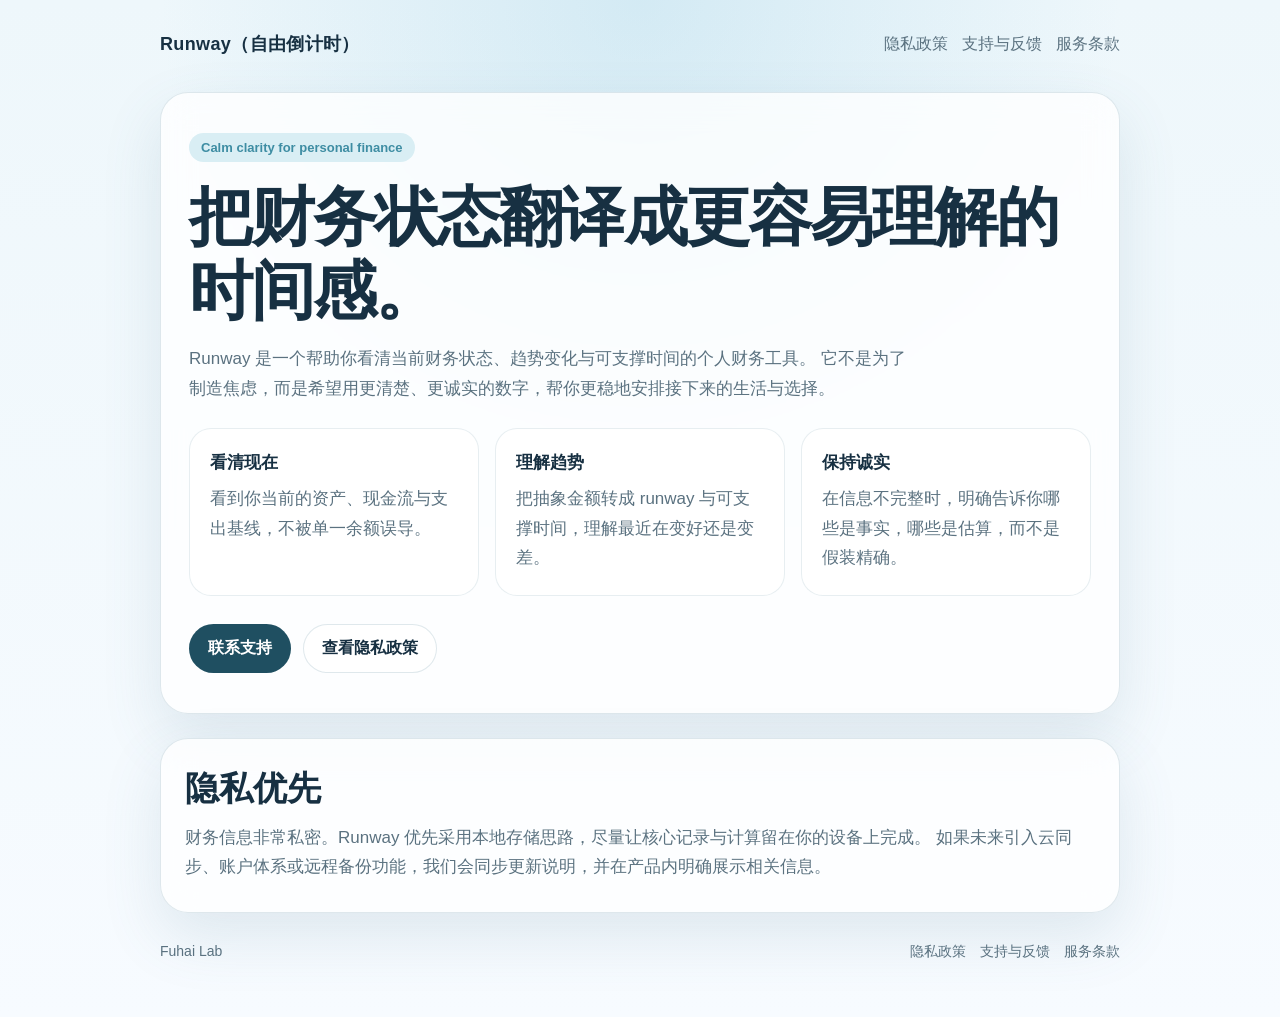
==== index.html @ 2dcd7703 "Add initial site pages" ====
<!DOCTYPE html>
<html lang="zh-CN">
<head>
  <meta charset="UTF-8">
  <meta name="viewport" content="width=device-width, initial-scale=1.0">
  <title>Runway（自由倒计时）</title>
  <meta
    name="description"
    content="Runway（自由倒计时）是一个帮助你看清财务状态、趋势变化与可支撑时间的个人财务工具。"
  >
  <style>
    :root {
      color-scheme: light;
      --bg-top: #eef7fb;
      --bg-bottom: #f7fbff;
      --surface: rgba(255, 255, 255, 0.78);
      --surface-strong: rgba(255, 255, 255, 0.9);
      --text: #173042;
      --muted: #5b7280;
      --accent: #3e8da3;
      --accent-soft: #d9eef4;
      --border: rgba(108, 150, 169, 0.22);
      --shadow: 0 24px 60px rgba(78, 120, 141, 0.14);
    }

    * {
      box-sizing: border-box;
    }

    body {
      margin: 0;
      font-family: -apple-system, BlinkMacSystemFont, "SF Pro Text", "PingFang SC", "Helvetica Neue", sans-serif;
      color: var(--text);
      background:
        radial-gradient(circle at top, rgba(132, 196, 223, 0.25), transparent 40%),
        linear-gradient(180deg, var(--bg-top), var(--bg-bottom));
      min-height: 100vh;
    }

    .wrap {
      width: min(960px, calc(100% - 32px));
      margin: 0 auto;
      padding: 32px 0 56px;
    }

    .nav {
      display: flex;
      justify-content: space-between;
      align-items: center;
      gap: 16px;
      margin-bottom: 36px;
    }

    .brand {
      font-size: 18px;
      font-weight: 700;
      letter-spacing: 0.02em;
    }

    .links {
      display: flex;
      flex-wrap: wrap;
      gap: 14px;
    }

    .links a,
    .footer a {
      color: var(--muted);
      text-decoration: none;
    }

    .hero,
    .section {
      background: var(--surface);
      border: 1px solid var(--border);
      border-radius: 28px;
      box-shadow: var(--shadow);
      backdrop-filter: blur(16px);
    }

    .hero {
      padding: 40px 28px;
      margin-bottom: 24px;
    }

    .eyebrow {
      display: inline-block;
      padding: 7px 12px;
      border-radius: 999px;
      background: var(--accent-soft);
      color: var(--accent);
      font-size: 13px;
      font-weight: 600;
      margin-bottom: 18px;
    }

    h1,
    h2 {
      margin: 0;
      line-height: 1.16;
    }

    h1 {
      font-size: clamp(34px, 6vw, 64px);
      letter-spacing: -0.03em;
      margin-bottom: 16px;
    }

    h2 {
      font-size: clamp(24px, 4vw, 34px);
      margin-bottom: 14px;
    }

    p {
      margin: 0;
      color: var(--muted);
      font-size: 17px;
      line-height: 1.75;
    }

    .hero p {
      max-width: 720px;
    }

    .grid {
      display: grid;
      grid-template-columns: repeat(auto-fit, minmax(220px, 1fr));
      gap: 16px;
      margin: 24px 0 28px;
    }

    .card {
      padding: 22px 20px;
      border-radius: 22px;
      background: var(--surface-strong);
      border: 1px solid rgba(108, 150, 169, 0.16);
    }

    .card strong {
      display: block;
      margin-bottom: 10px;
      font-size: 17px;
    }

    .cta {
      display: flex;
      flex-wrap: wrap;
      gap: 12px;
      margin-top: 28px;
    }

    .button {
      display: inline-flex;
      align-items: center;
      justify-content: center;
      padding: 13px 18px;
      border-radius: 999px;
      font-weight: 600;
      text-decoration: none;
      border: 1px solid transparent;
    }

    .button.primary {
      background: #1f4f61;
      color: #fff;
    }

    .button.secondary {
      background: rgba(255, 255, 255, 0.78);
      color: var(--text);
      border-color: var(--border);
    }

    .section {
      padding: 30px 24px;
      margin-bottom: 18px;
    }

    .footer {
      display: flex;
      flex-wrap: wrap;
      justify-content: space-between;
      gap: 12px;
      padding-top: 12px;
      font-size: 14px;
      color: var(--muted);
    }

    @media (max-width: 640px) {
      .wrap {
        width: min(100% - 24px, 960px);
        padding-top: 20px;
      }

      .nav {
        align-items: flex-start;
        flex-direction: column;
      }

      .hero,
      .section {
        border-radius: 24px;
      }
    }
  </style>
</head>
<body>
  <div class="wrap">
    <header class="nav">
      <div class="brand">Runway（自由倒计时）</div>
      <nav class="links" aria-label="主导航">
        <a href="/privacy/">隐私政策</a>
        <a href="/support/">支持与反馈</a>
        <a href="/terms/">服务条款</a>
      </nav>
    </header>

    <main>
      <section class="hero">
        <div class="eyebrow">Calm clarity for personal finance</div>
        <h1>把财务状态翻译成更容易理解的时间感。</h1>
        <p>
          Runway 是一个帮助你看清当前财务状态、趋势变化与可支撑时间的个人财务工具。
          它不是为了制造焦虑，而是希望用更清楚、更诚实的数字，帮你更稳地安排接下来的生活与选择。
        </p>

        <div class="grid">
          <article class="card">
            <strong>看清现在</strong>
            <p>看到你当前的资产、现金流与支出基线，不被单一余额误导。</p>
          </article>
          <article class="card">
            <strong>理解趋势</strong>
            <p>把抽象金额转成 runway 与可支撑时间，理解最近在变好还是变差。</p>
          </article>
          <article class="card">
            <strong>保持诚实</strong>
            <p>在信息不完整时，明确告诉你哪些是事实，哪些是估算，而不是假装精确。</p>
          </article>
        </div>

        <div class="cta">
          <a class="button primary" href="/support/">联系支持</a>
          <a class="button secondary" href="/privacy/">查看隐私政策</a>
        </div>
      </section>

      <section class="section">
        <h2>隐私优先</h2>
        <p>
          财务信息非常私密。Runway 优先采用本地存储思路，尽量让核心记录与计算留在你的设备上完成。
          如果未来引入云同步、账户体系或远程备份功能，我们会同步更新说明，并在产品内明确展示相关信息。
        </p>
      </section>
    </main>

    <footer class="footer">
      <span>Fuhai Lab</span>
      <div class="links">
        <a href="/privacy/">隐私政策</a>
        <a href="/support/">支持与反馈</a>
        <a href="/terms/">服务条款</a>
      </div>
    </footer>
  </div>
</body>
</html>
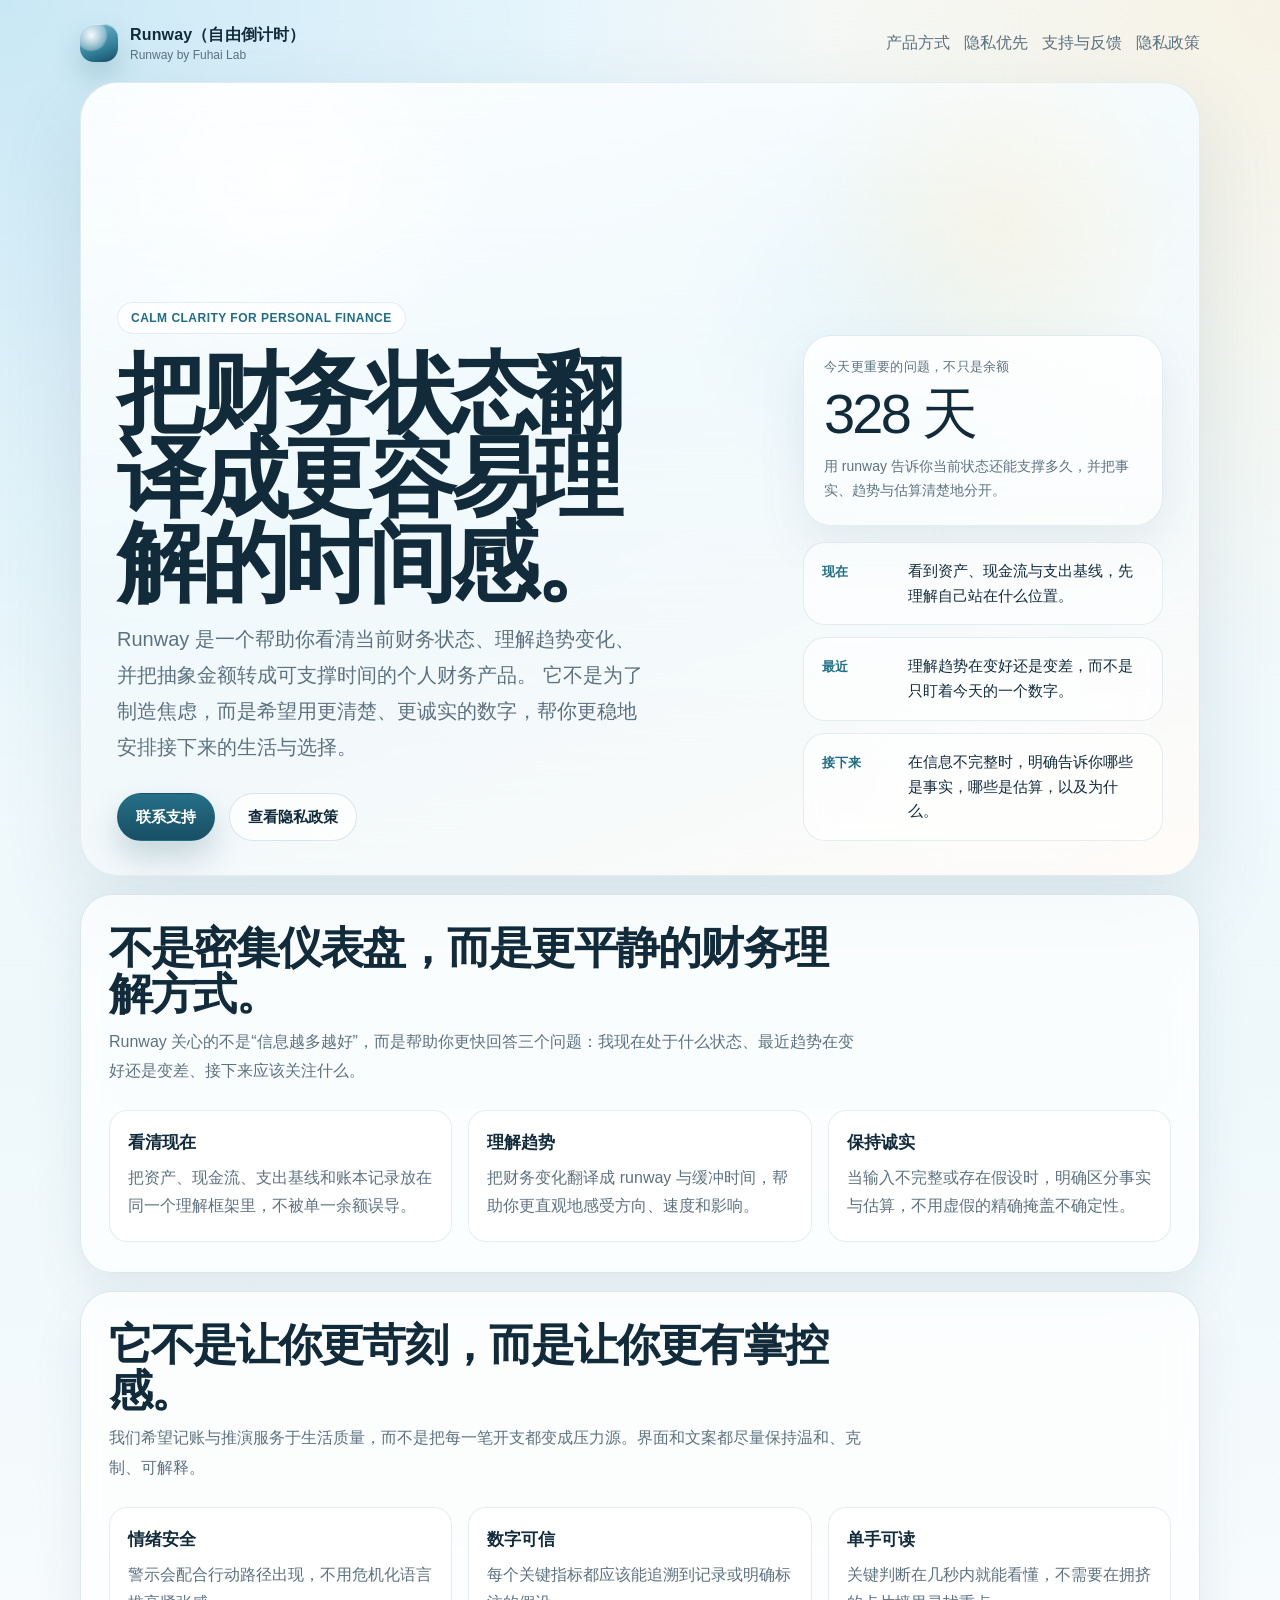
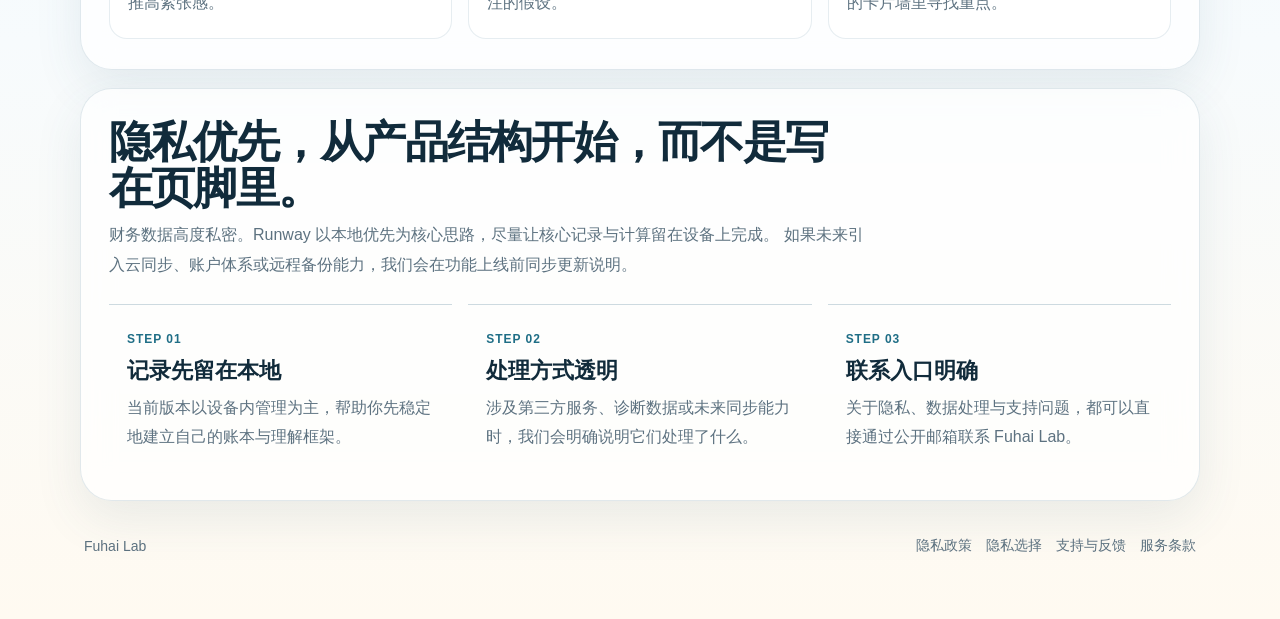
==== commit 2891d049: "Refine Runway marketing and legal pages" ====
--- a/index.html
+++ b/index.html
@@ -6,258 +6,150 @@
   <title>Runway（自由倒计时）</title>
   <meta
     name="description"
-    content="Runway（自由倒计时）是一个帮助你看清财务状态、趋势变化与可支撑时间的个人财务工具。"
+    content="Runway（自由倒计时）是一个把财务状态翻译成时间感的个人财务产品，帮助你看清现在、理解趋势，并更稳地安排接下来的生活。"
   >
-  <style>
-    :root {
-      color-scheme: light;
-      --bg-top: #eef7fb;
-      --bg-bottom: #f7fbff;
-      --surface: rgba(255, 255, 255, 0.78);
-      --surface-strong: rgba(255, 255, 255, 0.9);
-      --text: #173042;
-      --muted: #5b7280;
-      --accent: #3e8da3;
-      --accent-soft: #d9eef4;
-      --border: rgba(108, 150, 169, 0.22);
-      --shadow: 0 24px 60px rgba(78, 120, 141, 0.14);
-    }
-
-    * {
-      box-sizing: border-box;
-    }
-
-    body {
-      margin: 0;
-      font-family: -apple-system, BlinkMacSystemFont, "SF Pro Text", "PingFang SC", "Helvetica Neue", sans-serif;
-      color: var(--text);
-      background:
-        radial-gradient(circle at top, rgba(132, 196, 223, 0.25), transparent 40%),
-        linear-gradient(180deg, var(--bg-top), var(--bg-bottom));
-      min-height: 100vh;
-    }
-
-    .wrap {
-      width: min(960px, calc(100% - 32px));
-      margin: 0 auto;
-      padding: 32px 0 56px;
-    }
-
-    .nav {
-      display: flex;
-      justify-content: space-between;
-      align-items: center;
-      gap: 16px;
-      margin-bottom: 36px;
-    }
-
-    .brand {
-      font-size: 18px;
-      font-weight: 700;
-      letter-spacing: 0.02em;
-    }
-
-    .links {
-      display: flex;
-      flex-wrap: wrap;
-      gap: 14px;
-    }
-
-    .links a,
-    .footer a {
-      color: var(--muted);
-      text-decoration: none;
-    }
-
-    .hero,
-    .section {
-      background: var(--surface);
-      border: 1px solid var(--border);
-      border-radius: 28px;
-      box-shadow: var(--shadow);
-      backdrop-filter: blur(16px);
-    }
-
-    .hero {
-      padding: 40px 28px;
-      margin-bottom: 24px;
-    }
-
-    .eyebrow {
-      display: inline-block;
-      padding: 7px 12px;
-      border-radius: 999px;
-      background: var(--accent-soft);
-      color: var(--accent);
-      font-size: 13px;
-      font-weight: 600;
-      margin-bottom: 18px;
-    }
-
-    h1,
-    h2 {
-      margin: 0;
-      line-height: 1.16;
-    }
-
-    h1 {
-      font-size: clamp(34px, 6vw, 64px);
-      letter-spacing: -0.03em;
-      margin-bottom: 16px;
-    }
-
-    h2 {
-      font-size: clamp(24px, 4vw, 34px);
-      margin-bottom: 14px;
-    }
-
-    p {
-      margin: 0;
-      color: var(--muted);
-      font-size: 17px;
-      line-height: 1.75;
-    }
-
-    .hero p {
-      max-width: 720px;
-    }
-
-    .grid {
-      display: grid;
-      grid-template-columns: repeat(auto-fit, minmax(220px, 1fr));
-      gap: 16px;
-      margin: 24px 0 28px;
-    }
-
-    .card {
-      padding: 22px 20px;
-      border-radius: 22px;
-      background: var(--surface-strong);
-      border: 1px solid rgba(108, 150, 169, 0.16);
-    }
-
-    .card strong {
-      display: block;
-      margin-bottom: 10px;
-      font-size: 17px;
-    }
-
-    .cta {
-      display: flex;
-      flex-wrap: wrap;
-      gap: 12px;
-      margin-top: 28px;
-    }
-
-    .button {
-      display: inline-flex;
-      align-items: center;
-      justify-content: center;
-      padding: 13px 18px;
-      border-radius: 999px;
-      font-weight: 600;
-      text-decoration: none;
-      border: 1px solid transparent;
-    }
-
-    .button.primary {
-      background: #1f4f61;
-      color: #fff;
-    }
-
-    .button.secondary {
-      background: rgba(255, 255, 255, 0.78);
-      color: var(--text);
-      border-color: var(--border);
-    }
-
-    .section {
-      padding: 30px 24px;
-      margin-bottom: 18px;
-    }
-
-    .footer {
-      display: flex;
-      flex-wrap: wrap;
-      justify-content: space-between;
-      gap: 12px;
-      padding-top: 12px;
-      font-size: 14px;
-      color: var(--muted);
-    }
-
-    @media (max-width: 640px) {
-      .wrap {
-        width: min(100% - 24px, 960px);
-        padding-top: 20px;
-      }
-
-      .nav {
-        align-items: flex-start;
-        flex-direction: column;
-      }
-
-      .hero,
-      .section {
-        border-radius: 24px;
-      }
-    }
-  </style>
+  <link rel="stylesheet" href="/styles.css">
 </head>
 <body>
-  <div class="wrap">
-    <header class="nav">
-      <div class="brand">Runway（自由倒计时）</div>
-      <nav class="links" aria-label="主导航">
+  <div class="page-shell">
+    <header class="site-nav">
+      <a class="brand-block" href="/">
+        <span class="brand-mark" aria-hidden="true"></span>
+        <span class="brand-copy">
+          <span class="brand-title">Runway（自由倒计时）</span>
+          <span class="brand-subtitle">Runway by Fuhai Lab</span>
+        </span>
+      </a>
+      <nav class="nav-links" aria-label="主导航">
+        <a href="#product">产品方式</a>
+        <a href="#privacy">隐私优先</a>
+        <a href="/support/">支持与反馈</a>
         <a href="/privacy/">隐私政策</a>
-        <a href="/support/">支持与反馈</a>
-        <a href="/terms/">服务条款</a>
       </nav>
     </header>
 
     <main>
       <section class="hero">
-        <div class="eyebrow">Calm clarity for personal finance</div>
-        <h1>把财务状态翻译成更容易理解的时间感。</h1>
-        <p>
-          Runway 是一个帮助你看清当前财务状态、趋势变化与可支撑时间的个人财务工具。
-          它不是为了制造焦虑，而是希望用更清楚、更诚实的数字，帮你更稳地安排接下来的生活与选择。
-        </p>
+        <div class="hero-grid">
+          <div class="hero-copy">
+            <div class="eyebrow">Calm clarity for personal finance</div>
+            <h1>把财务状态翻译成更容易理解的时间感。</h1>
+            <p>
+              Runway 是一个帮助你看清当前财务状态、理解趋势变化、并把抽象金额转成可支撑时间的个人财务产品。
+              它不是为了制造焦虑，而是希望用更清楚、更诚实的数字，帮你更稳地安排接下来的生活与选择。
+            </p>
+            <div class="hero-actions">
+              <a class="button primary" href="/support/">联系支持</a>
+              <a class="button secondary" href="/privacy/">查看隐私政策</a>
+            </div>
+          </div>
 
-        <div class="grid">
-          <article class="card">
+          <div class="hero-side" aria-label="产品预览">
+            <div class="glass-panel">
+              <p class="panel-label">今天更重要的问题，不只是余额</p>
+              <p class="panel-value">328 天</p>
+              <p class="panel-hint">
+                用 runway 告诉你当前状态还能支撑多久，并把事实、趋势与估算清楚地分开。
+              </p>
+            </div>
+
+            <div class="timeline">
+              <div class="timeline-item">
+                <div class="timeline-time">现在</div>
+                <p class="timeline-text">看到资产、现金流与支出基线，先理解自己站在什么位置。</p>
+              </div>
+              <div class="timeline-item">
+                <div class="timeline-time">最近</div>
+                <p class="timeline-text">理解趋势在变好还是变差，而不是只盯着今天的一个数字。</p>
+              </div>
+              <div class="timeline-item">
+                <div class="timeline-time">接下来</div>
+                <p class="timeline-text">在信息不完整时，明确告诉你哪些是事实，哪些是估算，以及为什么。</p>
+              </div>
+            </div>
+          </div>
+        </div>
+      </section>
+
+      <section class="section" id="product">
+        <div class="section-heading">
+          <h2>不是密集仪表盘，而是更平静的财务理解方式。</h2>
+          <p>
+            Runway 关心的不是“信息越多越好”，而是帮助你更快回答三个问题：我现在处于什么状态、最近趋势在变好还是变差、接下来应该关注什么。
+          </p>
+        </div>
+        <div class="feature-grid">
+          <article class="feature">
             <strong>看清现在</strong>
-            <p>看到你当前的资产、现金流与支出基线，不被单一余额误导。</p>
+            <p>把资产、现金流、支出基线和账本记录放在同一个理解框架里，不被单一余额误导。</p>
           </article>
-          <article class="card">
+          <article class="feature">
             <strong>理解趋势</strong>
-            <p>把抽象金额转成 runway 与可支撑时间，理解最近在变好还是变差。</p>
+            <p>把财务变化翻译成 runway 与缓冲时间，帮助你更直观地感受方向、速度和影响。</p>
           </article>
-          <article class="card">
+          <article class="feature">
             <strong>保持诚实</strong>
-            <p>在信息不完整时，明确告诉你哪些是事实，哪些是估算，而不是假装精确。</p>
+            <p>当输入不完整或存在假设时，明确区分事实与估算，不用虚假的精确掩盖不确定性。</p>
           </article>
-        </div>
-
-        <div class="cta">
-          <a class="button primary" href="/support/">联系支持</a>
-          <a class="button secondary" href="/privacy/">查看隐私政策</a>
         </div>
       </section>
 
       <section class="section">
-        <h2>隐私优先</h2>
-        <p>
-          财务信息非常私密。Runway 优先采用本地存储思路，尽量让核心记录与计算留在你的设备上完成。
-          如果未来引入云同步、账户体系或远程备份功能，我们会同步更新说明，并在产品内明确展示相关信息。
-        </p>
+        <div class="section-heading">
+          <h2>它不是让你更苛刻，而是让你更有掌控感。</h2>
+          <p>
+            我们希望记账与推演服务于生活质量，而不是把每一笔开支都变成压力源。界面和文案都尽量保持温和、克制、可解释。
+          </p>
+        </div>
+        <div class="signal-grid">
+          <article class="signal">
+            <strong>情绪安全</strong>
+            <p>警示会配合行动路径出现，不用危机化语言推高紧张感。</p>
+          </article>
+          <article class="signal">
+            <strong>数字可信</strong>
+            <p>每个关键指标都应该能追溯到记录或明确标注的假设。</p>
+          </article>
+          <article class="signal">
+            <strong>单手可读</strong>
+            <p>关键判断在几秒内就能看懂，不需要在拥挤的卡片墙里寻找重点。</p>
+          </article>
+        </div>
+      </section>
+
+      <section class="section" id="privacy">
+        <div class="section-heading">
+          <h2>隐私优先，从产品结构开始，而不是写在页脚里。</h2>
+          <p>
+            财务数据高度私密。Runway 以本地优先为核心思路，尽量让核心记录与计算留在设备上完成。
+            如果未来引入云同步、账户体系或远程备份能力，我们会在功能上线前同步更新说明。
+          </p>
+        </div>
+        <div class="process">
+          <div class="process-step">
+            <span>STEP 01</span>
+            <h3>记录先留在本地</h3>
+            <p>当前版本以设备内管理为主，帮助你先稳定地建立自己的账本与理解框架。</p>
+          </div>
+          <div class="process-step">
+            <span>STEP 02</span>
+            <h3>处理方式透明</h3>
+            <p>涉及第三方服务、诊断数据或未来同步能力时，我们会明确说明它们处理了什么。</p>
+          </div>
+          <div class="process-step">
+            <span>STEP 03</span>
+            <h3>联系入口明确</h3>
+            <p>关于隐私、数据处理与支持问题，都可以直接通过公开邮箱联系 Fuhai Lab。</p>
+          </div>
+        </div>
       </section>
     </main>
 
     <footer class="footer">
       <span>Fuhai Lab</span>
-      <div class="links">
+      <div class="inline-links">
         <a href="/privacy/">隐私政策</a>
+        <a href="/privacy-choices/">隐私选择</a>
         <a href="/support/">支持与反馈</a>
         <a href="/terms/">服务条款</a>
       </div>
--- a/styles.css
+++ b/styles.css
@@ -0,0 +1,563 @@
+:root {
+  color-scheme: light;
+  --bg-1: #f4fbff;
+  --bg-2: #eef8fb;
+  --bg-3: #fffaf1;
+  --surface: rgba(255, 255, 255, 0.72);
+  --surface-strong: rgba(255, 255, 255, 0.9);
+  --surface-soft: rgba(255, 255, 255, 0.52);
+  --text: #112b3b;
+  --muted: #5d7280;
+  --line: rgba(92, 136, 156, 0.18);
+  --line-strong: rgba(92, 136, 156, 0.3);
+  --accent: #1f6e86;
+  --accent-soft: #dbf0f6;
+  --accent-warm: #f2d8a4;
+  --shadow: 0 30px 80px rgba(62, 100, 122, 0.14);
+  --shadow-soft: 0 18px 48px rgba(62, 100, 122, 0.1);
+  --radius-xl: 32px;
+  --radius-lg: 24px;
+  --radius-md: 18px;
+  --content: min(1120px, calc(100% - 32px));
+  --body-font: -apple-system, BlinkMacSystemFont, "SF Pro Display", "SF Pro Text", "PingFang SC", "Helvetica Neue", sans-serif;
+}
+
+* {
+  box-sizing: border-box;
+}
+
+html {
+  scroll-behavior: smooth;
+}
+
+body {
+  margin: 0;
+  color: var(--text);
+  font-family: var(--body-font);
+  background:
+    radial-gradient(circle at top left, rgba(120, 195, 226, 0.35), transparent 32%),
+    radial-gradient(circle at top right, rgba(253, 216, 150, 0.25), transparent 28%),
+    linear-gradient(180deg, var(--bg-1), var(--bg-2) 48%, #f7fbfd 74%, var(--bg-3));
+  min-height: 100vh;
+}
+
+a {
+  color: inherit;
+}
+
+.page-shell {
+  width: var(--content);
+  margin: 0 auto;
+  padding: 24px 0 64px;
+}
+
+.site-nav {
+  display: flex;
+  align-items: center;
+  justify-content: space-between;
+  gap: 18px;
+  margin-bottom: 20px;
+}
+
+.brand-block {
+  display: inline-flex;
+  align-items: center;
+  gap: 12px;
+  text-decoration: none;
+}
+
+.brand-mark {
+  width: 38px;
+  height: 38px;
+  border-radius: 14px;
+  background:
+    radial-gradient(circle at 30% 30%, rgba(255, 255, 255, 0.95), rgba(255, 255, 255, 0.32) 38%, transparent 44%),
+    linear-gradient(160deg, #78bbd6, #2f7c95 68%, #194b63);
+  box-shadow: inset 0 1px 0 rgba(255, 255, 255, 0.55), 0 14px 28px rgba(52, 103, 129, 0.24);
+}
+
+.brand-copy {
+  display: flex;
+  flex-direction: column;
+  gap: 2px;
+}
+
+.brand-title {
+  font-size: 16px;
+  font-weight: 700;
+  letter-spacing: 0.01em;
+}
+
+.brand-subtitle {
+  font-size: 12px;
+  color: var(--muted);
+}
+
+.nav-links,
+.inline-links {
+  display: flex;
+  flex-wrap: wrap;
+  gap: 14px;
+}
+
+.nav-links a,
+.inline-links a,
+.muted-link {
+  color: var(--muted);
+  text-decoration: none;
+  transition: color 180ms ease;
+}
+
+.nav-links a:hover,
+.inline-links a:hover,
+.muted-link:hover {
+  color: var(--text);
+}
+
+.hero {
+  position: relative;
+  overflow: hidden;
+  min-height: min(88svh, 860px);
+  padding: 44px 36px 34px;
+  border: 1px solid rgba(113, 156, 176, 0.16);
+  border-radius: 38px;
+  background:
+    linear-gradient(180deg, rgba(255, 255, 255, 0.68), rgba(255, 255, 255, 0.5)),
+    radial-gradient(circle at 82% 18%, rgba(255, 210, 128, 0.45), transparent 18%),
+    radial-gradient(circle at 74% 28%, rgba(173, 223, 245, 0.6), transparent 22%),
+    linear-gradient(160deg, #f2fbff 0%, #daf1f8 42%, #e8f3f6 68%, #fff8f1 100%);
+  box-shadow: var(--shadow);
+}
+
+.hero::before {
+  content: "";
+  position: absolute;
+  inset: 0;
+  background:
+    radial-gradient(circle at 18% 12%, rgba(255, 255, 255, 0.85), transparent 18%),
+    radial-gradient(circle at 82% 86%, rgba(255, 255, 255, 0.36), transparent 16%);
+  pointer-events: none;
+}
+
+.hero-grid {
+  position: relative;
+  display: grid;
+  grid-template-columns: minmax(0, 1.05fr) minmax(300px, 0.95fr);
+  gap: 28px;
+  align-items: end;
+  min-height: calc(min(88svh, 860px) - 78px);
+}
+
+.eyebrow {
+  display: inline-flex;
+  align-items: center;
+  gap: 8px;
+  padding: 8px 13px;
+  border-radius: 999px;
+  background: rgba(255, 255, 255, 0.72);
+  border: 1px solid rgba(95, 145, 167, 0.16);
+  backdrop-filter: blur(12px);
+  color: var(--accent);
+  font-size: 12px;
+  font-weight: 700;
+  letter-spacing: 0.04em;
+  text-transform: uppercase;
+}
+
+.hero-copy {
+  max-width: 620px;
+  padding-top: 10px;
+}
+
+.hero-copy h1 {
+  margin: 18px 0 16px;
+  font-size: clamp(40px, 7vw, 88px);
+  line-height: 0.96;
+  letter-spacing: -0.05em;
+}
+
+.hero-copy p {
+  max-width: 560px;
+  margin: 0;
+  color: var(--muted);
+  font-size: clamp(17px, 2vw, 20px);
+  line-height: 1.8;
+}
+
+.hero-actions {
+  display: flex;
+  flex-wrap: wrap;
+  gap: 14px;
+  margin-top: 28px;
+}
+
+.button {
+  display: inline-flex;
+  align-items: center;
+  justify-content: center;
+  min-height: 48px;
+  padding: 0 18px;
+  border-radius: 999px;
+  border: 1px solid transparent;
+  text-decoration: none;
+  font-size: 15px;
+  font-weight: 700;
+  transition:
+    transform 180ms ease,
+    box-shadow 180ms ease,
+    border-color 180ms ease,
+    background-color 180ms ease;
+}
+
+.button:hover {
+  transform: translateY(-1px);
+}
+
+.button.primary {
+  color: #fff;
+  background: linear-gradient(180deg, #266f87, #184f65);
+  box-shadow: 0 16px 32px rgba(31, 90, 115, 0.22);
+}
+
+.button.secondary {
+  border-color: rgba(100, 145, 167, 0.22);
+  background: rgba(255, 255, 255, 0.74);
+  backdrop-filter: blur(12px);
+}
+
+.hero-side {
+  display: grid;
+  gap: 16px;
+  justify-items: end;
+}
+
+.glass-panel {
+  width: min(100%, 360px);
+  padding: 22px 20px;
+  border-radius: 28px;
+  border: 1px solid rgba(93, 141, 163, 0.16);
+  background: linear-gradient(180deg, rgba(255, 255, 255, 0.84), rgba(255, 255, 255, 0.56));
+  box-shadow: var(--shadow-soft);
+  backdrop-filter: blur(20px);
+}
+
+.panel-label {
+  margin: 0 0 10px;
+  color: var(--muted);
+  font-size: 13px;
+  letter-spacing: 0.02em;
+}
+
+.panel-value {
+  margin: 0;
+  font-size: clamp(34px, 5vw, 56px);
+  line-height: 1;
+  letter-spacing: -0.05em;
+  font-variant-numeric: tabular-nums;
+}
+
+.panel-hint {
+  margin: 12px 0 0;
+  color: var(--muted);
+  font-size: 14px;
+  line-height: 1.75;
+}
+
+.timeline {
+  display: grid;
+  gap: 12px;
+  width: min(100%, 360px);
+}
+
+.timeline-item {
+  display: grid;
+  grid-template-columns: 72px 1fr;
+  gap: 14px;
+  align-items: baseline;
+  padding: 16px 18px;
+  border-radius: 22px;
+  border: 1px solid rgba(100, 145, 167, 0.16);
+  background: rgba(255, 255, 255, 0.62);
+  backdrop-filter: blur(12px);
+}
+
+.timeline-time {
+  color: var(--accent);
+  font-size: 13px;
+  font-weight: 700;
+}
+
+.timeline-text {
+  margin: 0;
+  color: var(--text);
+  font-size: 15px;
+  line-height: 1.65;
+}
+
+.section {
+  margin-top: 18px;
+  padding: 30px 28px;
+  border: 1px solid var(--line);
+  border-radius: var(--radius-xl);
+  background: var(--surface);
+  box-shadow: var(--shadow-soft);
+  backdrop-filter: blur(16px);
+}
+
+.section-heading {
+  max-width: 760px;
+  margin-bottom: 24px;
+}
+
+.section-heading h2,
+.legal-header h1 {
+  margin: 0 0 10px;
+  font-size: clamp(28px, 4vw, 44px);
+  line-height: 1.04;
+  letter-spacing: -0.04em;
+}
+
+.section-heading p,
+.legal-header p,
+.support-lead,
+.legal-block p,
+.legal-block li {
+  margin: 0;
+  color: var(--muted);
+  font-size: 16px;
+  line-height: 1.86;
+}
+
+.feature-grid,
+.signal-grid {
+  display: grid;
+  grid-template-columns: repeat(3, minmax(0, 1fr));
+  gap: 16px;
+}
+
+.feature,
+.signal {
+  padding: 20px 18px;
+  border-radius: var(--radius-md);
+  background: var(--surface-strong);
+  border: 1px solid rgba(100, 145, 167, 0.16);
+}
+
+.feature strong,
+.signal strong {
+  display: block;
+  margin-bottom: 10px;
+  font-size: 17px;
+}
+
+.feature p,
+.signal p {
+  margin: 0;
+  color: var(--muted);
+  line-height: 1.78;
+}
+
+.process {
+  display: grid;
+  grid-template-columns: repeat(3, minmax(0, 1fr));
+  gap: 16px;
+}
+
+.process-step {
+  position: relative;
+  padding: 24px 18px 18px;
+  border-top: 1px solid var(--line-strong);
+}
+
+.process-step span {
+  display: inline-block;
+  margin-bottom: 12px;
+  color: var(--accent);
+  font-size: 12px;
+  font-weight: 700;
+  letter-spacing: 0.08em;
+}
+
+.process-step h3,
+.support-card h2,
+.legal-block h2 {
+  margin: 0 0 10px;
+  font-size: 22px;
+  line-height: 1.2;
+}
+
+.process-step p {
+  margin: 0;
+  color: var(--muted);
+  line-height: 1.8;
+}
+
+.legal-page .page-shell {
+  width: min(920px, calc(100% - 32px));
+}
+
+.legal-card {
+  padding: 26px 24px 34px;
+  border: 1px solid var(--line);
+  border-radius: 30px;
+  background: rgba(255, 255, 255, 0.84);
+  box-shadow: var(--shadow);
+  backdrop-filter: blur(18px);
+}
+
+.legal-top {
+  display: flex;
+  justify-content: space-between;
+  align-items: center;
+  gap: 16px;
+  margin-bottom: 18px;
+  color: var(--muted);
+  font-size: 14px;
+}
+
+.back-link {
+  text-decoration: none;
+}
+
+.legal-header {
+  max-width: 760px;
+  margin-bottom: 24px;
+}
+
+.legal-stack {
+  display: grid;
+  gap: 22px;
+}
+
+.legal-block {
+  padding-top: 22px;
+  border-top: 1px solid rgba(100, 145, 167, 0.14);
+}
+
+.legal-block:first-child {
+  padding-top: 0;
+  border-top: 0;
+}
+
+.legal-block ul {
+  margin: 10px 0 0 18px;
+  padding: 0;
+}
+
+.support-grid {
+  display: grid;
+  grid-template-columns: 1.05fr 0.95fr;
+  gap: 18px;
+}
+
+.support-card {
+  padding: 24px 22px;
+  border-radius: 24px;
+  border: 1px solid rgba(100, 145, 167, 0.16);
+  background: rgba(255, 255, 255, 0.86);
+}
+
+.support-card p,
+.support-card li {
+  color: var(--muted);
+  font-size: 16px;
+  line-height: 1.82;
+}
+
+.support-card ul {
+  margin: 10px 0 0 18px;
+  padding: 0;
+}
+
+.email-link {
+  color: var(--accent);
+  font-weight: 700;
+  text-decoration: none;
+}
+
+.meta-list {
+  display: grid;
+  gap: 12px;
+}
+
+.meta-item {
+  padding: 14px 0;
+  border-top: 1px solid rgba(100, 145, 167, 0.14);
+}
+
+.meta-item:first-child {
+  border-top: 0;
+  padding-top: 0;
+}
+
+.meta-item strong {
+  display: block;
+  margin-bottom: 6px;
+  font-size: 14px;
+}
+
+.footer {
+  display: flex;
+  justify-content: space-between;
+  align-items: center;
+  flex-wrap: wrap;
+  gap: 12px;
+  margin-top: 18px;
+  padding: 18px 4px 0;
+  color: var(--muted);
+  font-size: 14px;
+}
+
+@media (max-width: 920px) {
+  .hero-grid,
+  .support-grid,
+  .feature-grid,
+  .signal-grid,
+  .process {
+    grid-template-columns: 1fr;
+  }
+
+  .hero-side {
+    justify-items: stretch;
+  }
+
+  .glass-panel,
+  .timeline {
+    width: 100%;
+  }
+}
+
+@media (max-width: 680px) {
+  .page-shell {
+    width: min(100% - 24px, 1120px);
+    padding-top: 18px;
+  }
+
+  .site-nav,
+  .legal-top,
+  .footer {
+    align-items: flex-start;
+    flex-direction: column;
+  }
+
+  .hero {
+    min-height: auto;
+    padding: 26px 20px 22px;
+    border-radius: 28px;
+  }
+
+  .hero-grid {
+    min-height: auto;
+  }
+
+  .section,
+  .legal-card {
+    padding: 22px 18px;
+    border-radius: 24px;
+  }
+
+  .timeline-item {
+    grid-template-columns: 1fr;
+    gap: 8px;
+  }
+}
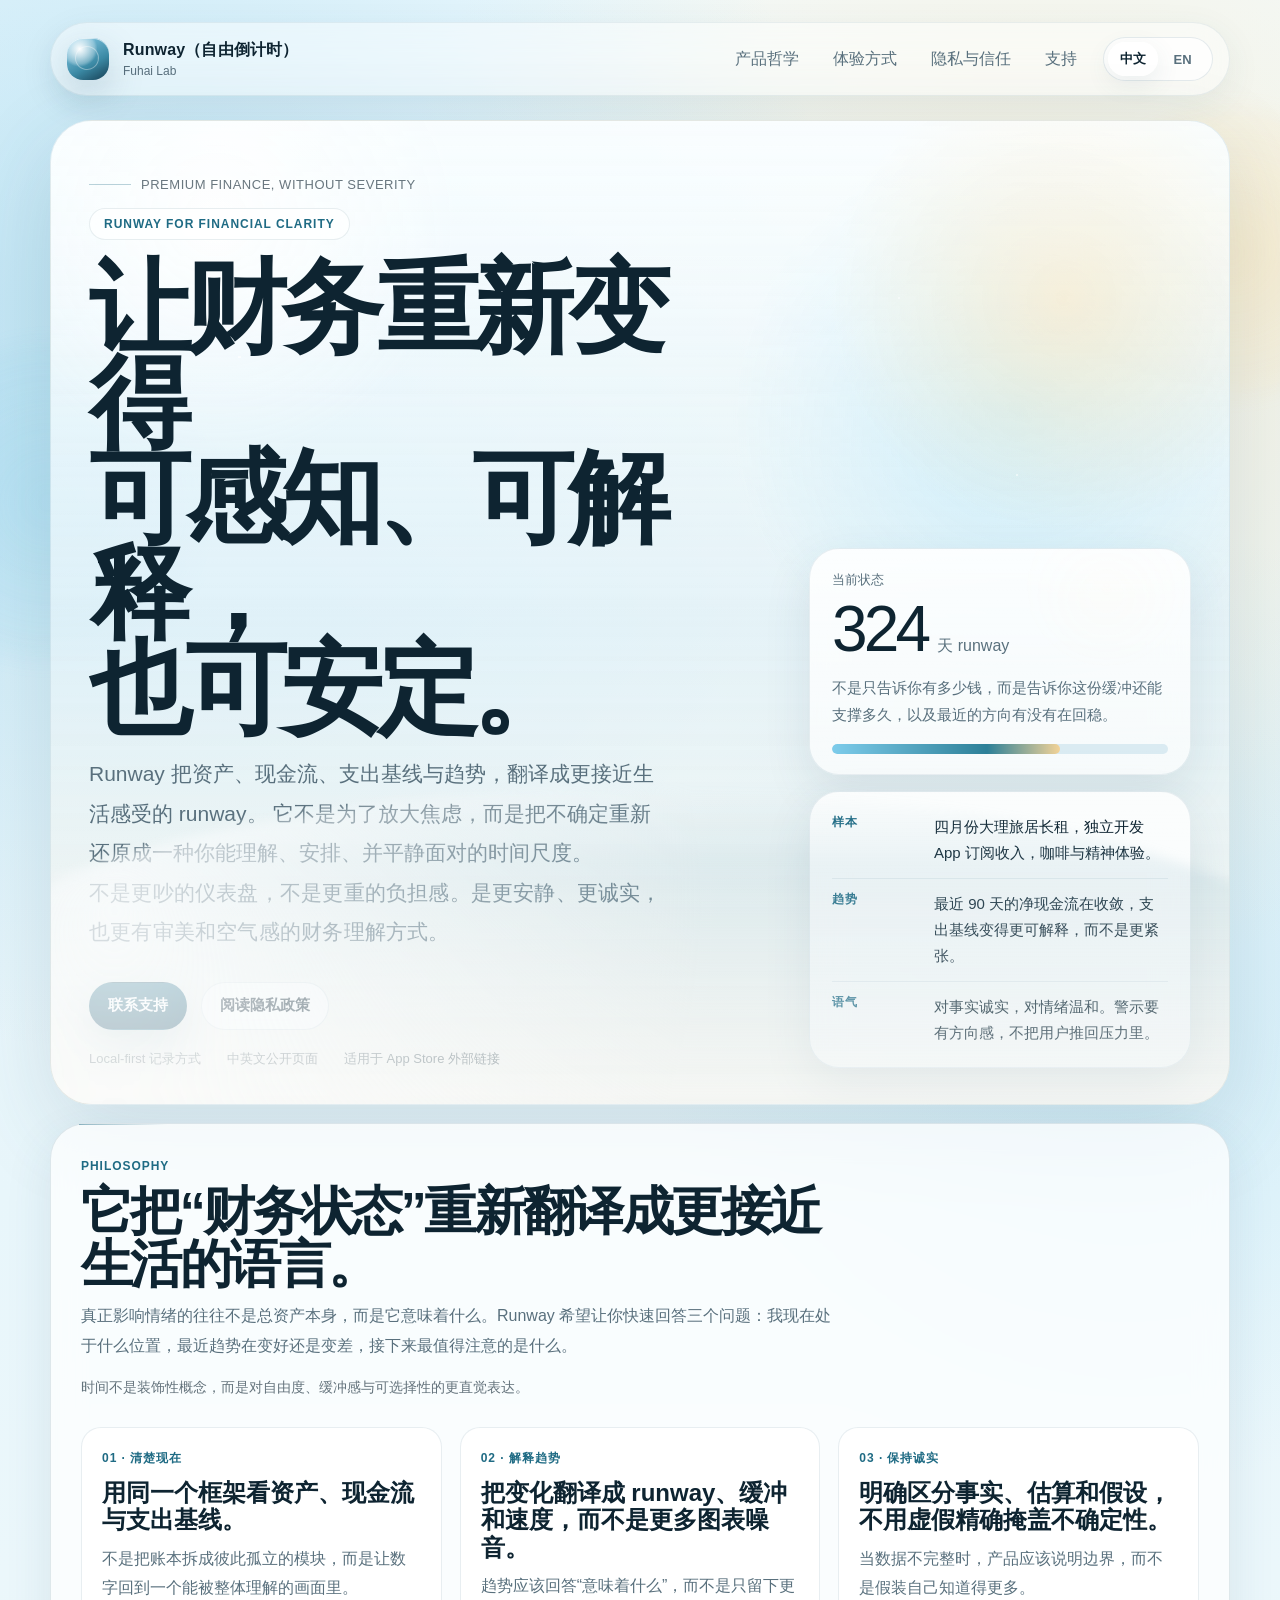
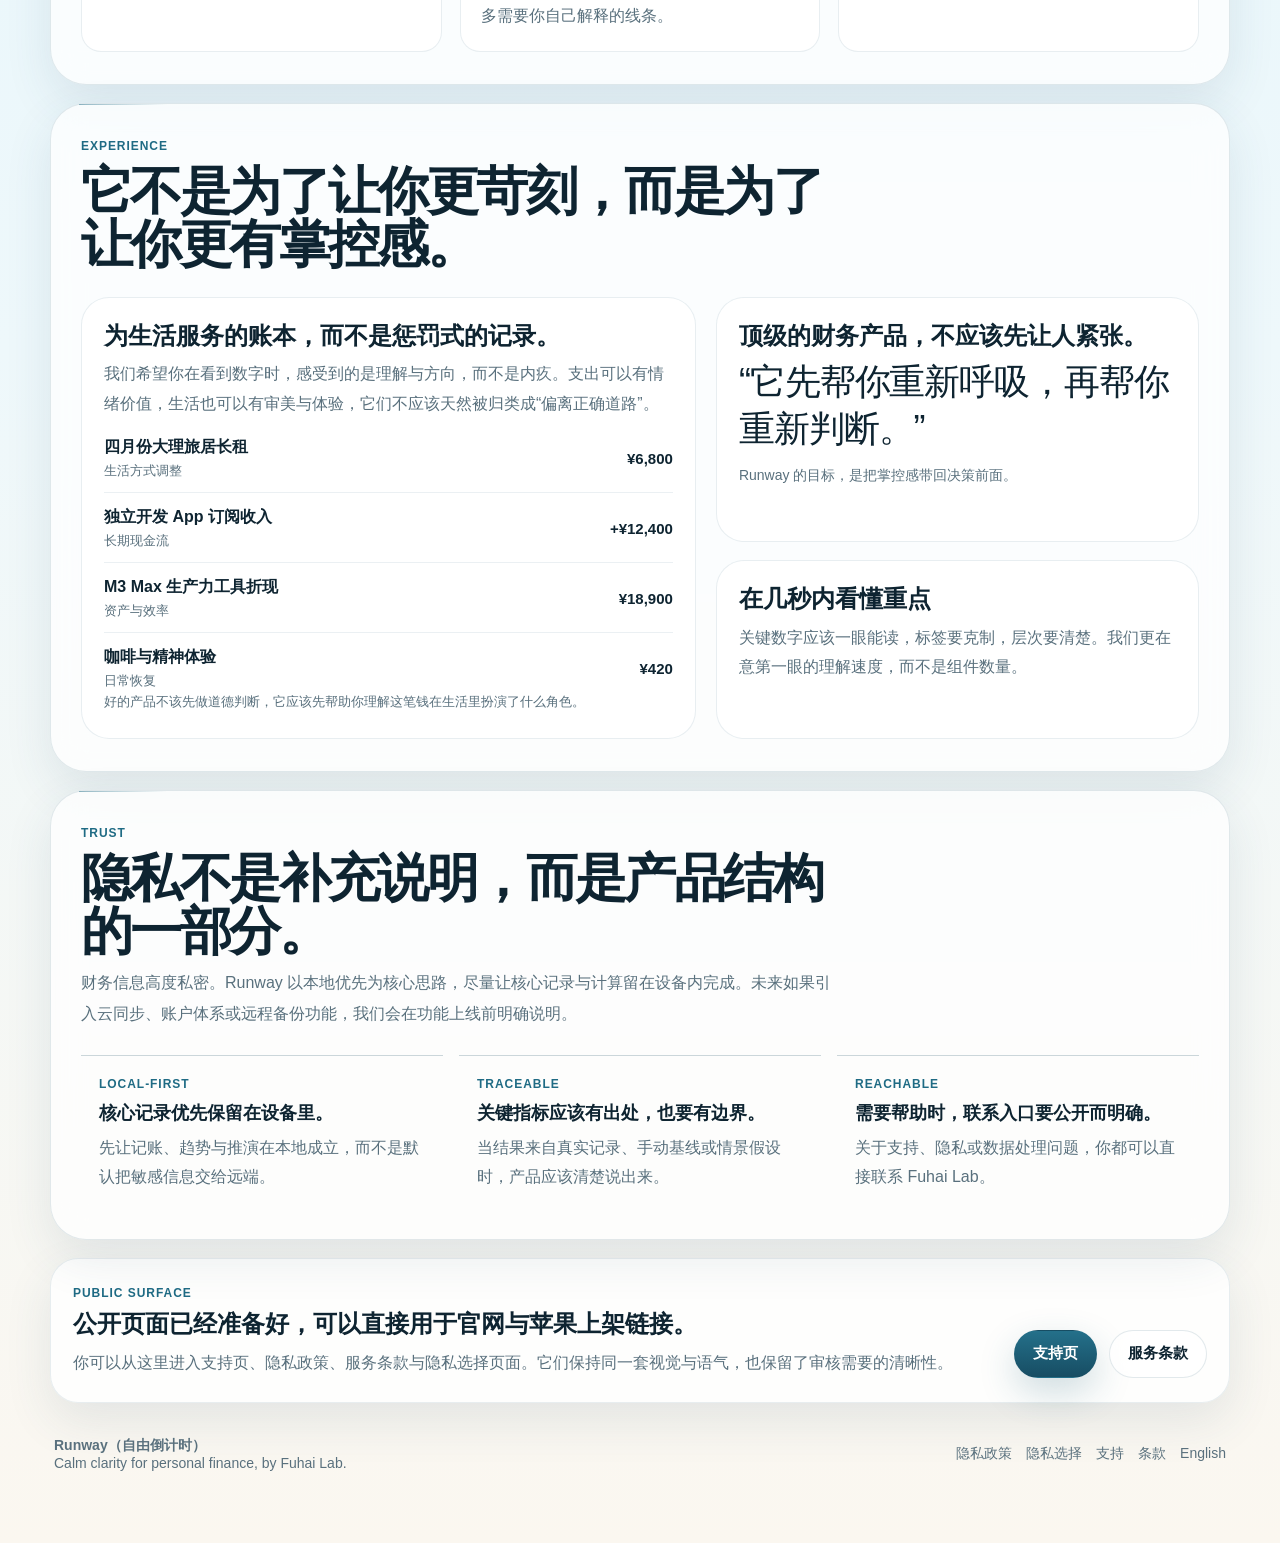
==== commit f637c3c7: "Polish Runway bilingual site art direction" ====
--- a/index.html
+++ b/index.html
@@ -6,7 +6,7 @@
   <title>Runway（自由倒计时）</title>
   <meta
     name="description"
-    content="Runway（自由倒计时）是一个把财务状态翻译成时间感的个人财务产品，帮助你看清现在、理解趋势，并更稳地安排接下来的生活。"
+    content="Runway（自由倒计时）是一个把资产、现金流与支出基线翻译成时间感的个人财务产品，用更克制、更清楚的方式帮助你理解现在与接下来。"
   >
   <link rel="stylesheet" href="/styles.css">
 </head>
@@ -17,141 +17,230 @@
         <span class="brand-mark" aria-hidden="true"></span>
         <span class="brand-copy">
           <span class="brand-title">Runway（自由倒计时）</span>
-          <span class="brand-subtitle">Runway by Fuhai Lab</span>
+          <span class="brand-subtitle">Fuhai Lab</span>
         </span>
       </a>
-      <nav class="nav-links" aria-label="主导航">
-        <a href="#product">产品方式</a>
-        <a href="#privacy">隐私优先</a>
-        <a href="/support/">支持与反馈</a>
-        <a href="/privacy/">隐私政策</a>
-      </nav>
+
+      <div class="nav-cluster">
+        <nav class="nav-links" aria-label="主导航">
+          <a href="#philosophy">产品哲学</a>
+          <a href="#experience">体验方式</a>
+          <a href="#privacy">隐私与信任</a>
+          <a href="/support/">支持</a>
+        </nav>
+        <div class="locale-switch" aria-label="语言切换">
+          <a class="active" href="/">中文</a>
+          <a href="/en/">EN</a>
+        </div>
+      </div>
     </header>
 
     <main>
-      <section class="hero">
-        <div class="hero-grid">
-          <div class="hero-copy">
-            <div class="eyebrow">Calm clarity for personal finance</div>
-            <h1>把财务状态翻译成更容易理解的时间感。</h1>
+      <section class="poster">
+        <div class="starfield" aria-hidden="true"></div>
+        <div class="poster-grid">
+          <div class="poster-copy">
+            <div class="poster-preface">Premium finance, without severity</div>
+            <div class="eyebrow">Runway for Financial Clarity</div>
+            <h1>让财务重新变得<br>可感知、可解释，<br>也可安定。</h1>
             <p>
-              Runway 是一个帮助你看清当前财务状态、理解趋势变化、并把抽象金额转成可支撑时间的个人财务产品。
-              它不是为了制造焦虑，而是希望用更清楚、更诚实的数字，帮你更稳地安排接下来的生活与选择。
+              Runway 把资产、现金流、支出基线与趋势，翻译成更接近生活感受的 runway。
+              它不是为了放大焦虑，而是把不确定重新还原成一种你能理解、安排、并平静面对的时间尺度。
+            </p>
+            <p class="hero-note">
+              不是更吵的仪表盘，不是更重的负担感。是更安静、更诚实，也更有审美和空气感的财务理解方式。
             </p>
             <div class="hero-actions">
               <a class="button primary" href="/support/">联系支持</a>
-              <a class="button secondary" href="/privacy/">查看隐私政策</a>
+              <a class="button secondary" href="/privacy/">阅读隐私政策</a>
+            </div>
+            <div class="hero-after">
+              <span>Local-first 记录方式</span>
+              <span>中英文公开页面</span>
+              <span>适用于 App Store 外部链接</span>
             </div>
           </div>
 
-          <div class="hero-side" aria-label="产品预览">
-            <div class="glass-panel">
-              <p class="panel-label">今天更重要的问题，不只是余额</p>
-              <p class="panel-value">328 天</p>
-              <p class="panel-hint">
-                用 runway 告诉你当前状态还能支撑多久，并把事实、趋势与估算清楚地分开。
+          <div class="poster-scene" aria-label="Runway product atmosphere">
+            <section class="scene-card highlight">
+              <p class="scene-kicker">当前状态</p>
+              <p class="scene-metric">
+                <span class="scene-number">324</span>
+                <span class="scene-unit">天 runway</span>
               </p>
+              <p class="scene-copy">
+                不是只告诉你有多少钱，而是告诉你这份缓冲还能支撑多久，以及最近的方向有没有在回稳。
+              </p>
+              <div class="meter" aria-hidden="true"></div>
+            </section>
+
+            <section class="scene-card secondary">
+              <div class="scene-list">
+                <div class="scene-row">
+                  <span class="label">样本</span>
+                  <p>四月份大理旅居长租，独立开发 App 订阅收入，咖啡与精神体验。</p>
+                </div>
+                <div class="scene-row">
+                  <span class="label">趋势</span>
+                  <p>最近 90 天的净现金流在收敛，支出基线变得更可解释，而不是更紧张。</p>
+                </div>
+                <div class="scene-row">
+                  <span class="label">语气</span>
+                  <p>对事实诚实，对情绪温和。警示要有方向感，不把用户推回压力里。</p>
+                </div>
+              </div>
+            </section>
+          </div>
+        </div>
+      </section>
+
+      <section class="section-panel" id="philosophy">
+        <div class="section-heading">
+          <span class="section-kicker">Philosophy</span>
+          <h2 class="section-title">它把“财务状态”重新翻译成更接近生活的语言。</h2>
+          <p class="section-body">
+            真正影响情绪的往往不是总资产本身，而是它意味着什么。Runway 希望让你快速回答三个问题：我现在处于什么位置，最近趋势在变好还是变差，接下来最值得注意的是什么。
+          </p>
+          <p class="section-tagline">时间不是装饰性概念，而是对自由度、缓冲感与可选择性的更直觉表达。</p>
+        </div>
+
+        <div class="pillar-grid">
+          <article class="pillar">
+            <div class="pillar-index">01 · 清楚现在</div>
+            <h3>用同一个框架看资产、现金流与支出基线。</h3>
+            <p>不是把账本拆成彼此孤立的模块，而是让数字回到一个能被整体理解的画面里。</p>
+          </article>
+          <article class="pillar">
+            <div class="pillar-index">02 · 解释趋势</div>
+            <h3>把变化翻译成 runway、缓冲和速度，而不是更多图表噪音。</h3>
+            <p>趋势应该回答“意味着什么”，而不是只留下更多需要你自己解释的线条。</p>
+          </article>
+          <article class="pillar">
+            <div class="pillar-index">03 · 保持诚实</div>
+            <h3>明确区分事实、估算和假设，不用虚假精确掩盖不确定性。</h3>
+            <p>当数据不完整时，产品应该说明边界，而不是假装自己知道得更多。</p>
+          </article>
+        </div>
+      </section>
+
+      <section class="section-panel" id="experience">
+        <div class="section-heading">
+          <span class="section-kicker">Experience</span>
+          <h2 class="section-title">它不是为了让你更苛刻，而是为了让你更有掌控感。</h2>
+        </div>
+
+        <div class="editorial-grid">
+          <section class="ledger-panel">
+            <h3>为生活服务的账本，而不是惩罚式的记录。</h3>
+            <p>
+              我们希望你在看到数字时，感受到的是理解与方向，而不是内疚。支出可以有情绪价值，生活也可以有审美与体验，它们不应该天然被归类成“偏离正确道路”。
+            </p>
+
+            <div class="ledger-samples">
+              <div class="sample-row">
+                <div class="sample-meta">
+                  <span class="sample-title">四月份大理旅居长租</span>
+                  <span class="sample-note">生活方式调整</span>
+                </div>
+                <span class="sample-value">¥6,800</span>
+              </div>
+              <div class="sample-row">
+                <div class="sample-meta">
+                  <span class="sample-title">独立开发 App 订阅收入</span>
+                  <span class="sample-note">长期现金流</span>
+                </div>
+                <span class="sample-value">+¥12,400</span>
+              </div>
+              <div class="sample-row">
+                <div class="sample-meta">
+                  <span class="sample-title">M3 Max 生产力工具折现</span>
+                  <span class="sample-note">资产与效率</span>
+                </div>
+                <span class="sample-value">¥18,900</span>
+              </div>
+              <div class="sample-row">
+                <div class="sample-meta">
+                  <span class="sample-title">咖啡与精神体验</span>
+                  <span class="sample-note">日常恢复</span>
+                </div>
+                <span class="sample-value">¥420</span>
+              </div>
             </div>
-
-            <div class="timeline">
-              <div class="timeline-item">
-                <div class="timeline-time">现在</div>
-                <p class="timeline-text">看到资产、现金流与支出基线，先理解自己站在什么位置。</p>
-              </div>
-              <div class="timeline-item">
-                <div class="timeline-time">最近</div>
-                <p class="timeline-text">理解趋势在变好还是变差，而不是只盯着今天的一个数字。</p>
-              </div>
-              <div class="timeline-item">
-                <div class="timeline-time">接下来</div>
-                <p class="timeline-text">在信息不完整时，明确告诉你哪些是事实，哪些是估算，以及为什么。</p>
-              </div>
-            </div>
-          </div>
-        </div>
-      </section>
-
-      <section class="section" id="product">
+            <p class="ledger-note">好的产品不该先做道德判断，它应该先帮助你理解这笔钱在生活里扮演了什么角色。</p>
+          </section>
+
+          <aside class="editorial-copy">
+            <section class="editorial-quote">
+              <h3>顶级的财务产品，不应该先让人紧张。</h3>
+              <blockquote>
+                “它先帮你重新呼吸，再帮你重新判断。”
+              </blockquote>
+              <footer>Runway 的目标，是把掌控感带回决策前面。</footer>
+            </section>
+            <section class="editorial-quote">
+              <h3>在几秒内看懂重点</h3>
+              <p>
+                关键数字应该一眼能读，标签要克制，层次要清楚。我们更在意第一眼的理解速度，而不是组件数量。
+              </p>
+            </section>
+          </aside>
+        </div>
+      </section>
+
+      <section class="section-panel" id="privacy">
         <div class="section-heading">
-          <h2>不是密集仪表盘，而是更平静的财务理解方式。</h2>
+          <span class="section-kicker">Trust</span>
+          <h2 class="section-title">隐私不是补充说明，而是产品结构的一部分。</h2>
+          <p class="section-body">
+            财务信息高度私密。Runway 以本地优先为核心思路，尽量让核心记录与计算留在设备内完成。未来如果引入云同步、账户体系或远程备份功能，我们会在功能上线前明确说明。
+          </p>
+        </div>
+
+        <div class="assurance-grid">
+          <article class="assurance">
+            <span>Local-first</span>
+            <strong>核心记录优先保留在设备里。</strong>
+            <p>先让记账、趋势与推演在本地成立，而不是默认把敏感信息交给远端。</p>
+          </article>
+          <article class="assurance">
+            <span>Traceable</span>
+            <strong>关键指标应该有出处，也要有边界。</strong>
+            <p>当结果来自真实记录、手动基线或情景假设时，产品应该清楚说出来。</p>
+          </article>
+          <article class="assurance">
+            <span>Reachable</span>
+            <strong>需要帮助时，联系入口要公开而明确。</strong>
+            <p>关于支持、隐私或数据处理问题，你都可以直接联系 Fuhai Lab。</p>
+          </article>
+        </div>
+      </section>
+
+      <section class="cta-banner">
+        <div>
+          <span class="section-kicker">Public Surface</span>
+          <h2>公开页面已经准备好，可以直接用于官网与苹果上架链接。</h2>
           <p>
-            Runway 关心的不是“信息越多越好”，而是帮助你更快回答三个问题：我现在处于什么状态、最近趋势在变好还是变差、接下来应该关注什么。
+            你可以从这里进入支持页、隐私政策、服务条款与隐私选择页面。它们保持同一套视觉与语气，也保留了审核需要的清晰性。
           </p>
         </div>
-        <div class="feature-grid">
-          <article class="feature">
-            <strong>看清现在</strong>
-            <p>把资产、现金流、支出基线和账本记录放在同一个理解框架里，不被单一余额误导。</p>
-          </article>
-          <article class="feature">
-            <strong>理解趋势</strong>
-            <p>把财务变化翻译成 runway 与缓冲时间，帮助你更直观地感受方向、速度和影响。</p>
-          </article>
-          <article class="feature">
-            <strong>保持诚实</strong>
-            <p>当输入不完整或存在假设时，明确区分事实与估算，不用虚假的精确掩盖不确定性。</p>
-          </article>
-        </div>
-      </section>
-
-      <section class="section">
-        <div class="section-heading">
-          <h2>它不是让你更苛刻，而是让你更有掌控感。</h2>
-          <p>
-            我们希望记账与推演服务于生活质量，而不是把每一笔开支都变成压力源。界面和文案都尽量保持温和、克制、可解释。
-          </p>
-        </div>
-        <div class="signal-grid">
-          <article class="signal">
-            <strong>情绪安全</strong>
-            <p>警示会配合行动路径出现，不用危机化语言推高紧张感。</p>
-          </article>
-          <article class="signal">
-            <strong>数字可信</strong>
-            <p>每个关键指标都应该能追溯到记录或明确标注的假设。</p>
-          </article>
-          <article class="signal">
-            <strong>单手可读</strong>
-            <p>关键判断在几秒内就能看懂，不需要在拥挤的卡片墙里寻找重点。</p>
-          </article>
-        </div>
-      </section>
-
-      <section class="section" id="privacy">
-        <div class="section-heading">
-          <h2>隐私优先，从产品结构开始，而不是写在页脚里。</h2>
-          <p>
-            财务数据高度私密。Runway 以本地优先为核心思路，尽量让核心记录与计算留在设备上完成。
-            如果未来引入云同步、账户体系或远程备份能力，我们会在功能上线前同步更新说明。
-          </p>
-        </div>
-        <div class="process">
-          <div class="process-step">
-            <span>STEP 01</span>
-            <h3>记录先留在本地</h3>
-            <p>当前版本以设备内管理为主，帮助你先稳定地建立自己的账本与理解框架。</p>
-          </div>
-          <div class="process-step">
-            <span>STEP 02</span>
-            <h3>处理方式透明</h3>
-            <p>涉及第三方服务、诊断数据或未来同步能力时，我们会明确说明它们处理了什么。</p>
-          </div>
-          <div class="process-step">
-            <span>STEP 03</span>
-            <h3>联系入口明确</h3>
-            <p>关于隐私、数据处理与支持问题，都可以直接通过公开邮箱联系 Fuhai Lab。</p>
-          </div>
+        <div class="cta-actions">
+          <a class="button primary" href="/support/">支持页</a>
+          <a class="button secondary" href="/terms/">服务条款</a>
         </div>
       </section>
     </main>
 
     <footer class="footer">
-      <span>Fuhai Lab</span>
+      <div class="footer-note">
+        <strong>Runway（自由倒计时）</strong>
+        <div>Calm clarity for personal finance, by Fuhai Lab.</div>
+      </div>
       <div class="inline-links">
         <a href="/privacy/">隐私政策</a>
         <a href="/privacy-choices/">隐私选择</a>
-        <a href="/support/">支持与反馈</a>
-        <a href="/terms/">服务条款</a>
+        <a href="/support/">支持</a>
+        <a href="/terms/">条款</a>
+        <a href="/en/">English</a>
       </div>
     </footer>
   </div>
--- a/styles.css
+++ b/styles.css
@@ -1,24 +1,23 @@
 :root {
   color-scheme: light;
-  --bg-1: #f4fbff;
-  --bg-2: #eef8fb;
-  --bg-3: #fffaf1;
-  --surface: rgba(255, 255, 255, 0.72);
-  --surface-strong: rgba(255, 255, 255, 0.9);
-  --surface-soft: rgba(255, 255, 255, 0.52);
-  --text: #112b3b;
-  --muted: #5d7280;
-  --line: rgba(92, 136, 156, 0.18);
-  --line-strong: rgba(92, 136, 156, 0.3);
-  --accent: #1f6e86;
-  --accent-soft: #dbf0f6;
-  --accent-warm: #f2d8a4;
-  --shadow: 0 30px 80px rgba(62, 100, 122, 0.14);
-  --shadow-soft: 0 18px 48px rgba(62, 100, 122, 0.1);
-  --radius-xl: 32px;
-  --radius-lg: 24px;
-  --radius-md: 18px;
-  --content: min(1120px, calc(100% - 32px));
+  --bg: #edf7fb;
+  --bg-deep: #dceef5;
+  --paper: rgba(255, 255, 255, 0.74);
+  --paper-strong: rgba(255, 255, 255, 0.9);
+  --paper-soft: rgba(255, 255, 255, 0.58);
+  --text: #0e2431;
+  --muted: #59707d;
+  --line: rgba(86, 123, 141, 0.17);
+  --line-strong: rgba(86, 123, 141, 0.3);
+  --sky: #6bc0e5;
+  --sea: #1f6b84;
+  --gold: #efc98b;
+  --shadow: 0 28px 90px rgba(44, 85, 105, 0.15);
+  --shadow-soft: 0 18px 48px rgba(44, 85, 105, 0.11);
+  --radius-xl: 36px;
+  --radius-lg: 26px;
+  --radius-md: 20px;
+  --content: min(1180px, calc(100% - 40px));
   --body-font: -apple-system, BlinkMacSystemFont, "SF Pro Display", "SF Pro Text", "PingFang SC", "Helvetica Neue", sans-serif;
 }
 
@@ -31,14 +30,51 @@
 }
 
 body {
+  position: relative;
   margin: 0;
+  min-height: 100vh;
   color: var(--text);
   font-family: var(--body-font);
   background:
-    radial-gradient(circle at top left, rgba(120, 195, 226, 0.35), transparent 32%),
-    radial-gradient(circle at top right, rgba(253, 216, 150, 0.25), transparent 28%),
-    linear-gradient(180deg, var(--bg-1), var(--bg-2) 48%, #f7fbfd 74%, var(--bg-3));
-  min-height: 100vh;
+    radial-gradient(circle at 8% 10%, rgba(122, 198, 229, 0.42), transparent 24%),
+    radial-gradient(circle at 82% 10%, rgba(255, 221, 161, 0.34), transparent 22%),
+    radial-gradient(circle at 88% 32%, rgba(155, 217, 243, 0.28), transparent 20%),
+    linear-gradient(180deg, #f2fbff 0%, #e8f6fb 38%, #eef8fb 62%, #fbf7f0 100%);
+  overflow-x: hidden;
+}
+
+body > * {
+  position: relative;
+  z-index: 1;
+}
+
+body::before,
+body::after {
+  content: "";
+  position: fixed;
+  inset: auto;
+  border-radius: 999px;
+  pointer-events: none;
+  filter: blur(10px);
+  opacity: 0.58;
+}
+
+body::before {
+  top: 12vh;
+  right: -6rem;
+  width: 18rem;
+  height: 18rem;
+  background: radial-gradient(circle, rgba(255, 220, 152, 0.55), rgba(255, 220, 152, 0));
+  animation: drift 14s ease-in-out infinite;
+}
+
+body::after {
+  top: 38vh;
+  left: -7rem;
+  width: 20rem;
+  height: 20rem;
+  background: radial-gradient(circle, rgba(120, 203, 236, 0.44), rgba(120, 203, 236, 0));
+  animation: drift 18s ease-in-out infinite reverse;
 }
 
 a {
@@ -48,38 +84,56 @@
 .page-shell {
   width: var(--content);
   margin: 0 auto;
-  padding: 24px 0 64px;
+  padding: 22px 0 72px;
 }
 
 .site-nav {
   display: flex;
   align-items: center;
   justify-content: space-between;
-  gap: 18px;
-  margin-bottom: 20px;
+  gap: 24px;
+  margin-bottom: 24px;
+  padding: 14px 16px;
+  border: 1px solid rgba(98, 137, 156, 0.12);
+  border-radius: 999px;
+  background: rgba(255, 255, 255, 0.46);
+  box-shadow: 0 10px 34px rgba(45, 85, 104, 0.08);
+  backdrop-filter: blur(18px);
 }
 
 .brand-block {
   display: inline-flex;
   align-items: center;
-  gap: 12px;
+  gap: 14px;
   text-decoration: none;
 }
 
 .brand-mark {
-  width: 38px;
-  height: 38px;
-  border-radius: 14px;
+  position: relative;
+  width: 42px;
+  height: 42px;
+  border-radius: 16px;
   background:
-    radial-gradient(circle at 30% 30%, rgba(255, 255, 255, 0.95), rgba(255, 255, 255, 0.32) 38%, transparent 44%),
-    linear-gradient(160deg, #78bbd6, #2f7c95 68%, #194b63);
-  box-shadow: inset 0 1px 0 rgba(255, 255, 255, 0.55), 0 14px 28px rgba(52, 103, 129, 0.24);
+    radial-gradient(circle at 30% 26%, rgba(255, 255, 255, 0.98), rgba(255, 255, 255, 0.28) 35%, transparent 42%),
+    linear-gradient(150deg, #8fd2ef 0%, #3b89a4 62%, #173f54 100%);
+  box-shadow:
+    inset 0 1px 0 rgba(255, 255, 255, 0.62),
+    0 14px 36px rgba(46, 93, 117, 0.22);
+}
+
+.brand-mark::after {
+  content: "";
+  position: absolute;
+  inset: 8px 10px 10px 8px;
+  border-radius: 12px;
+  border: 1px solid rgba(255, 255, 255, 0.36);
+  transform: rotate(12deg);
 }
 
 .brand-copy {
   display: flex;
   flex-direction: column;
-  gap: 2px;
+  gap: 3px;
 }
 
 .brand-title {
@@ -89,8 +143,16 @@
 }
 
 .brand-subtitle {
+  color: var(--muted);
   font-size: 12px;
-  color: var(--muted);
+}
+
+.nav-cluster {
+  display: flex;
+  flex-wrap: wrap;
+  align-items: center;
+  justify-content: flex-end;
+  gap: 12px 16px;
 }
 
 .nav-links,
@@ -102,93 +164,192 @@
 
 .nav-links a,
 .inline-links a,
-.muted-link {
+.back-link {
   color: var(--muted);
   text-decoration: none;
-  transition: color 180ms ease;
+  transition: color 180ms ease, transform 180ms ease;
+}
+
+.nav-links a {
+  position: relative;
+  padding: 8px 10px;
+  border-radius: 999px;
+}
+
+.nav-links a:hover {
+  background: rgba(255, 255, 255, 0.52);
 }
 
 .nav-links a:hover,
 .inline-links a:hover,
-.muted-link:hover {
+.back-link:hover {
   color: var(--text);
 }
 
-.hero {
+.locale-switch {
+  display: inline-flex;
+  align-items: center;
+  padding: 4px;
+  border: 1px solid rgba(94, 132, 150, 0.16);
+  border-radius: 999px;
+  background: rgba(255, 255, 255, 0.66);
+  backdrop-filter: blur(12px);
+}
+
+.locale-switch a {
+  min-width: 50px;
+  padding: 8px 12px;
+  border-radius: 999px;
+  color: var(--muted);
+  text-decoration: none;
+  font-size: 13px;
+  font-weight: 700;
+  text-align: center;
+}
+
+.locale-switch a.active {
+  color: var(--text);
+  background: rgba(255, 255, 255, 0.86);
+  box-shadow: 0 8px 24px rgba(69, 104, 121, 0.1);
+}
+
+.poster {
   position: relative;
   overflow: hidden;
-  min-height: min(88svh, 860px);
-  padding: 44px 36px 34px;
-  border: 1px solid rgba(113, 156, 176, 0.16);
-  border-radius: 38px;
+  padding: 44px 38px 36px;
+  min-height: min(90svh, 920px);
+  border: 1px solid rgba(103, 145, 164, 0.14);
+  border-radius: 42px;
   background:
-    linear-gradient(180deg, rgba(255, 255, 255, 0.68), rgba(255, 255, 255, 0.5)),
-    radial-gradient(circle at 82% 18%, rgba(255, 210, 128, 0.45), transparent 18%),
-    radial-gradient(circle at 74% 28%, rgba(173, 223, 245, 0.6), transparent 22%),
-    linear-gradient(160deg, #f2fbff 0%, #daf1f8 42%, #e8f3f6 68%, #fff8f1 100%);
+    linear-gradient(180deg, rgba(255, 255, 255, 0.46), rgba(255, 255, 255, 0.14)),
+    radial-gradient(circle at 86% 18%, rgba(255, 216, 146, 0.62), transparent 18%),
+    radial-gradient(circle at 82% 30%, rgba(145, 220, 251, 0.54), transparent 24%),
+    linear-gradient(180deg, rgba(240, 251, 255, 0.92) 0%, rgba(210, 234, 244, 0.72) 52%, rgba(251, 245, 234, 0.84) 100%);
   box-shadow: var(--shadow);
 }
 
-.hero::before {
+.poster::before,
+.poster::after {
   content: "";
   position: absolute;
+  pointer-events: none;
+}
+
+.poster .starfield {
+  position: absolute;
+  inset: 0;
+  pointer-events: none;
+  background-image:
+    radial-gradient(circle at 16% 24%, rgba(255, 255, 255, 0.9) 0 1.2px, transparent 1.4px),
+    radial-gradient(circle at 72% 18%, rgba(255, 255, 255, 0.62) 0 1px, transparent 1.2px),
+    radial-gradient(circle at 82% 36%, rgba(255, 255, 255, 0.72) 0 1.2px, transparent 1.4px),
+    radial-gradient(circle at 58% 10%, rgba(255, 255, 255, 0.5) 0 0.8px, transparent 1px);
+  opacity: 0.68;
+}
+
+.poster::before {
   inset: 0;
   background:
-    radial-gradient(circle at 18% 12%, rgba(255, 255, 255, 0.85), transparent 18%),
-    radial-gradient(circle at 82% 86%, rgba(255, 255, 255, 0.36), transparent 16%);
-  pointer-events: none;
-}
-
-.hero-grid {
+    linear-gradient(180deg, rgba(255, 255, 255, 0.26), transparent 30%),
+    radial-gradient(circle at 14% 10%, rgba(255, 255, 255, 0.9), transparent 18%);
+}
+
+.poster::after {
+  left: -12%;
+  right: -12%;
+  bottom: -14%;
+  height: 46%;
+  background:
+    radial-gradient(circle at 14% 26%, rgba(255, 255, 255, 0.75), rgba(255, 255, 255, 0) 45%),
+    linear-gradient(180deg, rgba(141, 184, 201, 0), rgba(141, 184, 201, 0.16) 18%, rgba(255, 255, 255, 0.66));
+  border-radius: 50%;
+  filter: blur(6px);
+}
+
+.poster-grid {
   position: relative;
   display: grid;
-  grid-template-columns: minmax(0, 1.05fr) minmax(300px, 0.95fr);
-  gap: 28px;
+  grid-template-columns: minmax(0, 1.08fr) minmax(360px, 0.92fr);
+  gap: 34px;
   align-items: end;
-  min-height: calc(min(88svh, 860px) - 78px);
+  min-height: calc(min(90svh, 920px) - 88px);
+}
+
+.poster-copy {
+  max-width: 650px;
+  padding-top: 6px;
+}
+
+.poster-preface {
+  display: inline-flex;
+  align-items: center;
+  gap: 10px;
+  margin-bottom: 16px;
+  color: rgba(14, 36, 49, 0.62);
+  font-size: 13px;
+  letter-spacing: 0.04em;
+  text-transform: uppercase;
+}
+
+.poster-preface::before {
+  content: "";
+  width: 42px;
+  height: 1px;
+  background: rgba(31, 107, 132, 0.3);
 }
 
 .eyebrow {
   display: inline-flex;
   align-items: center;
   gap: 8px;
-  padding: 8px 13px;
+  padding: 8px 14px;
   border-radius: 999px;
-  background: rgba(255, 255, 255, 0.72);
-  border: 1px solid rgba(95, 145, 167, 0.16);
-  backdrop-filter: blur(12px);
-  color: var(--accent);
+  border: 1px solid rgba(94, 132, 150, 0.14);
+  background: rgba(255, 255, 255, 0.7);
+  color: var(--sea);
   font-size: 12px;
   font-weight: 700;
-  letter-spacing: 0.04em;
+  letter-spacing: 0.08em;
   text-transform: uppercase;
-}
-
-.hero-copy {
-  max-width: 620px;
-  padding-top: 10px;
-}
-
-.hero-copy h1 {
-  margin: 18px 0 16px;
-  font-size: clamp(40px, 7vw, 88px);
-  line-height: 0.96;
-  letter-spacing: -0.05em;
-}
-
-.hero-copy p {
-  max-width: 560px;
+  backdrop-filter: blur(12px);
+}
+
+.poster-copy h1 {
+  margin: 20px 0 18px;
+  font-size: clamp(46px, 8vw, 106px);
+  line-height: 0.93;
+  letter-spacing: -0.06em;
+}
+
+.poster-copy p {
+  max-width: 590px;
   margin: 0;
   color: var(--muted);
-  font-size: clamp(17px, 2vw, 20px);
-  line-height: 1.8;
+  font-size: clamp(17px, 2vw, 21px);
+  line-height: 1.88;
+}
+
+.hero-note {
+  margin-top: 20px;
+  color: rgba(14, 36, 49, 0.7);
+  font-size: 14px;
+  letter-spacing: 0.01em;
 }
 
 .hero-actions {
   display: flex;
   flex-wrap: wrap;
   gap: 14px;
-  margin-top: 28px;
+  margin-top: 30px;
+}
+
+.hero-after {
+  display: flex;
+  flex-wrap: wrap;
+  gap: 18px 26px;
+  margin-top: 20px;
+  color: rgba(14, 36, 49, 0.58);
+  font-size: 13px;
 }
 
 .button {
@@ -197,16 +358,16 @@
   justify-content: center;
   min-height: 48px;
   padding: 0 18px;
+  border: 1px solid transparent;
   border-radius: 999px;
-  border: 1px solid transparent;
   text-decoration: none;
   font-size: 15px;
   font-weight: 700;
   transition:
     transform 180ms ease,
     box-shadow 180ms ease,
-    border-color 180ms ease,
-    background-color 180ms ease;
+    background-color 180ms ease,
+    border-color 180ms ease;
 }
 
 .button:hover {
@@ -215,194 +376,423 @@
 
 .button.primary {
   color: #fff;
-  background: linear-gradient(180deg, #266f87, #184f65);
-  box-shadow: 0 16px 32px rgba(31, 90, 115, 0.22);
+  background: linear-gradient(180deg, #24708a, #174d63);
+  box-shadow: 0 14px 36px rgba(35, 99, 123, 0.22);
 }
 
 .button.secondary {
-  border-color: rgba(100, 145, 167, 0.22);
-  background: rgba(255, 255, 255, 0.74);
+  border-color: rgba(94, 132, 150, 0.18);
+  background: rgba(255, 255, 255, 0.72);
   backdrop-filter: blur(12px);
 }
 
-.hero-side {
+.poster-scene {
   display: grid;
   gap: 16px;
   justify-items: end;
 }
 
-.glass-panel {
-  width: min(100%, 360px);
-  padding: 22px 20px;
-  border-radius: 28px;
-  border: 1px solid rgba(93, 141, 163, 0.16);
-  background: linear-gradient(180deg, rgba(255, 255, 255, 0.84), rgba(255, 255, 255, 0.56));
+.scene-card {
+  width: min(100%, 382px);
+  padding: 22px 22px 20px;
+  border: 1px solid rgba(103, 145, 164, 0.14);
+  border-radius: 30px;
+  background:
+    linear-gradient(180deg, rgba(255, 255, 255, 0.86), rgba(255, 255, 255, 0.56));
   box-shadow: var(--shadow-soft);
-  backdrop-filter: blur(20px);
-}
-
-.panel-label {
+  backdrop-filter: blur(18px);
+  animation: lift 8s ease-in-out infinite;
+}
+
+.scene-card.highlight {
+  background:
+    linear-gradient(180deg, rgba(255, 255, 255, 0.9), rgba(255, 255, 255, 0.64)),
+    radial-gradient(circle at 78% 16%, rgba(255, 216, 146, 0.22), transparent 24%);
+}
+
+.scene-card.secondary {
+  animation-delay: -2s;
+}
+
+.scene-kicker {
   margin: 0 0 10px;
   color: var(--muted);
   font-size: 13px;
-  letter-spacing: 0.02em;
-}
-
-.panel-value {
+}
+
+.scene-metric {
+  display: flex;
+  align-items: baseline;
+  gap: 10px;
   margin: 0;
-  font-size: clamp(34px, 5vw, 56px);
-  line-height: 1;
-  letter-spacing: -0.05em;
+}
+
+.scene-number {
+  font-size: clamp(42px, 5vw, 64px);
+  line-height: 0.95;
+  letter-spacing: -0.06em;
   font-variant-numeric: tabular-nums;
 }
 
-.panel-hint {
-  margin: 12px 0 0;
-  color: var(--muted);
-  font-size: 14px;
-  line-height: 1.75;
-}
-
-.timeline {
+.scene-unit {
+  color: var(--muted);
+  font-size: 16px;
+}
+
+.scene-copy {
+  margin: 14px 0 0;
+  color: var(--muted);
+  font-size: 15px;
+  line-height: 1.8;
+}
+
+.meter {
+  position: relative;
+  height: 10px;
+  margin-top: 16px;
+  overflow: hidden;
+  border-radius: 999px;
+  background: rgba(156, 200, 220, 0.32);
+}
+
+.meter::after {
+  content: "";
+  position: absolute;
+  inset: 0 auto 0 0;
+  width: 68%;
+  border-radius: inherit;
+  background: linear-gradient(90deg, #7dcceb, #2d8098 68%, #f3d397);
+}
+
+.scene-list {
   display: grid;
   gap: 12px;
-  width: min(100%, 360px);
-}
-
-.timeline-item {
-  display: grid;
-  grid-template-columns: 72px 1fr;
+}
+
+.scene-row {
+  display: grid;
+  grid-template-columns: 88px 1fr;
   gap: 14px;
-  align-items: baseline;
-  padding: 16px 18px;
-  border-radius: 22px;
-  border: 1px solid rgba(100, 145, 167, 0.16);
-  background: rgba(255, 255, 255, 0.62);
-  backdrop-filter: blur(12px);
-}
-
-.timeline-time {
-  color: var(--accent);
-  font-size: 13px;
+  align-items: start;
+  padding-top: 12px;
+  border-top: 1px solid rgba(95, 134, 153, 0.12);
+}
+
+.scene-row:first-child {
+  padding-top: 0;
+  border-top: 0;
+}
+
+.scene-row .label {
+  color: var(--sea);
+  font-size: 12px;
   font-weight: 700;
-}
-
-.timeline-text {
+  letter-spacing: 0.06em;
+  text-transform: uppercase;
+}
+
+.scene-row p {
   margin: 0;
   color: var(--text);
   font-size: 15px;
-  line-height: 1.65;
-}
-
-.section {
+  line-height: 1.74;
+}
+
+.section-panel {
+  position: relative;
   margin-top: 18px;
-  padding: 30px 28px;
+  padding: 32px 30px;
   border: 1px solid var(--line);
   border-radius: var(--radius-xl);
-  background: var(--surface);
+  background: var(--paper);
   box-shadow: var(--shadow-soft);
   backdrop-filter: blur(16px);
 }
 
+.section-panel::before {
+  content: "";
+  position: absolute;
+  top: 0;
+  left: 28px;
+  width: 88px;
+  height: 1px;
+  background: linear-gradient(90deg, rgba(31, 107, 132, 0.48), rgba(31, 107, 132, 0));
+}
+
 .section-heading {
   max-width: 760px;
-  margin-bottom: 24px;
-}
-
-.section-heading h2,
-.legal-header h1 {
-  margin: 0 0 10px;
-  font-size: clamp(28px, 4vw, 44px);
-  line-height: 1.04;
-  letter-spacing: -0.04em;
-}
-
-.section-heading p,
-.legal-header p,
-.support-lead,
-.legal-block p,
-.legal-block li {
-  margin: 0;
-  color: var(--muted);
-  font-size: 16px;
-  line-height: 1.86;
-}
-
-.feature-grid,
-.signal-grid {
-  display: grid;
-  grid-template-columns: repeat(3, minmax(0, 1fr));
-  gap: 16px;
-}
-
-.feature,
-.signal {
-  padding: 20px 18px;
-  border-radius: var(--radius-md);
-  background: var(--surface-strong);
-  border: 1px solid rgba(100, 145, 167, 0.16);
-}
-
-.feature strong,
-.signal strong {
-  display: block;
-  margin-bottom: 10px;
-  font-size: 17px;
-}
-
-.feature p,
-.signal p {
-  margin: 0;
-  color: var(--muted);
-  line-height: 1.78;
-}
-
-.process {
-  display: grid;
-  grid-template-columns: repeat(3, minmax(0, 1fr));
-  gap: 16px;
-}
-
-.process-step {
-  position: relative;
-  padding: 24px 18px 18px;
-  border-top: 1px solid var(--line-strong);
-}
-
-.process-step span {
+  margin-bottom: 26px;
+}
+
+.section-tagline {
+  max-width: 540px;
+  margin-top: 14px;
+  color: rgba(14, 36, 49, 0.64);
+  font-size: 14px;
+  line-height: 1.8;
+}
+
+.section-kicker {
   display: inline-block;
   margin-bottom: 12px;
-  color: var(--accent);
+  color: var(--sea);
   font-size: 12px;
   font-weight: 700;
   letter-spacing: 0.08em;
-}
-
-.process-step h3,
+  text-transform: uppercase;
+}
+
+.section-title,
+.legal-hero h1 {
+  margin: 0 0 10px;
+  font-size: clamp(30px, 4.6vw, 52px);
+  line-height: 1.02;
+  letter-spacing: -0.05em;
+}
+
+.section-body,
+.legal-hero p,
+.legal-section p,
+.legal-section li,
+.support-card p,
+.support-card li {
+  margin: 0;
+  color: var(--muted);
+  font-size: 16px;
+  line-height: 1.9;
+}
+
+.pillar-grid {
+  display: grid;
+  grid-template-columns: repeat(3, minmax(0, 1fr));
+  gap: 18px;
+}
+
+.pillar {
+  padding: 22px 20px 20px;
+  border-radius: var(--radius-md);
+  background: var(--paper-strong);
+  border: 1px solid rgba(95, 134, 153, 0.14);
+}
+
+.pillar-index {
+  margin-bottom: 12px;
+  color: var(--sea);
+  font-size: 12px;
+  font-weight: 700;
+  letter-spacing: 0.08em;
+  text-transform: uppercase;
+}
+
+.pillar h3,
+.ledger-panel h3,
+.editorial-quote h3,
 .support-card h2,
-.legal-block h2 {
+.legal-section h2,
+.cta-banner h2 {
   margin: 0 0 10px;
-  font-size: 22px;
-  line-height: 1.2;
-}
-
-.process-step p {
+  font-size: 24px;
+  line-height: 1.15;
+}
+
+.pillar p,
+.ledger-panel p,
+.editorial-copy p,
+.editorial-quote p,
+.cta-banner p {
   margin: 0;
   color: var(--muted);
+  line-height: 1.86;
+}
+
+.editorial-grid {
+  display: grid;
+  grid-template-columns: minmax(0, 1.12fr) minmax(300px, 0.88fr);
+  gap: 20px;
+  align-items: stretch;
+}
+
+.editorial-copy {
+  display: grid;
+  gap: 20px;
+}
+
+.ledger-panel,
+.editorial-quote,
+.support-card,
+.legal-section,
+.cta-banner {
+  padding: 24px 22px;
+  border-radius: 28px;
+  border: 1px solid rgba(95, 134, 153, 0.14);
+  background: rgba(255, 255, 255, 0.82);
+}
+
+.ledger-samples {
+  display: grid;
+  gap: 14px;
+  margin-top: 18px;
+}
+
+.ledger-note {
+  margin-top: 16px;
+  color: rgba(14, 36, 49, 0.58);
+  font-size: 13px;
   line-height: 1.8;
 }
 
+.sample-row {
+  display: grid;
+  grid-template-columns: 1fr auto;
+  gap: 14px;
+  padding-bottom: 12px;
+  border-bottom: 1px solid rgba(95, 134, 153, 0.12);
+}
+
+.sample-row:last-child {
+  padding-bottom: 0;
+  border-bottom: 0;
+}
+
+.sample-meta {
+  display: flex;
+  flex-direction: column;
+  gap: 4px;
+}
+
+.sample-title {
+  font-size: 16px;
+  font-weight: 600;
+}
+
+.sample-note {
+  color: var(--muted);
+  font-size: 13px;
+}
+
+.sample-value {
+  align-self: center;
+  font-variant-numeric: tabular-nums;
+  font-size: 15px;
+  font-weight: 700;
+}
+
+.editorial-copy {
+  display: grid;
+  gap: 18px;
+}
+
+.editorial-quote blockquote {
+  margin: 0;
+  font-size: clamp(24px, 3vw, 36px);
+  line-height: 1.3;
+  letter-spacing: -0.03em;
+}
+
+.editorial-quote footer {
+  margin-top: 14px;
+  color: var(--muted);
+  font-size: 14px;
+}
+
+.assurance-grid {
+  display: grid;
+  grid-template-columns: repeat(3, minmax(0, 1fr));
+  gap: 16px;
+}
+
+.assurance {
+  padding: 18px 18px 16px;
+  border-top: 1px solid var(--line-strong);
+}
+
+.assurance span {
+  display: inline-block;
+  margin-bottom: 10px;
+  color: var(--sea);
+  font-size: 12px;
+  font-weight: 700;
+  letter-spacing: 0.08em;
+  text-transform: uppercase;
+}
+
+.assurance strong {
+  display: block;
+  margin-bottom: 8px;
+  font-size: 18px;
+}
+
+.assurance p {
+  margin: 0;
+  color: var(--muted);
+  line-height: 1.82;
+}
+
+.cta-banner {
+  display: grid;
+  grid-template-columns: minmax(0, 1fr) auto;
+  gap: 24px;
+  align-items: end;
+  margin-top: 18px;
+  box-shadow: var(--shadow-soft);
+}
+
+.cta-banner .section-kicker {
+  margin-bottom: 10px;
+}
+
+.cta-actions {
+  display: flex;
+  flex-wrap: wrap;
+  gap: 12px;
+  justify-content: flex-end;
+}
+
+.footer {
+  display: flex;
+  justify-content: space-between;
+  align-items: center;
+  flex-wrap: wrap;
+  gap: 14px;
+  margin-top: 20px;
+  padding: 14px 4px 0;
+  color: var(--muted);
+  font-size: 14px;
+}
+
+.footer-note {
+  max-width: 460px;
+}
+
 .legal-page .page-shell {
-  width: min(920px, calc(100% - 32px));
-}
-
-.legal-card {
-  padding: 26px 24px 34px;
-  border: 1px solid var(--line);
-  border-radius: 30px;
+  width: min(980px, calc(100% - 32px));
+}
+
+.legal-frame {
+  padding: 28px 26px 34px;
+  border: 1px solid rgba(95, 134, 153, 0.15);
+  border-radius: 34px;
   background: rgba(255, 255, 255, 0.84);
   box-shadow: var(--shadow);
   backdrop-filter: blur(18px);
+}
+
+.legal-summary {
+  display: flex;
+  flex-wrap: wrap;
+  gap: 10px;
+  margin-top: 18px;
+}
+
+.summary-pill {
+  display: inline-flex;
+  align-items: center;
+  padding: 9px 12px;
+  border: 1px solid rgba(95, 134, 153, 0.14);
+  border-radius: 999px;
+  background: rgba(255, 255, 255, 0.62);
+  color: rgba(14, 36, 49, 0.66);
+  font-size: 13px;
 }
 
 .legal-top {
@@ -415,79 +805,46 @@
   font-size: 14px;
 }
 
-.back-link {
-  text-decoration: none;
-}
-
-.legal-header {
-  max-width: 760px;
+.legal-hero {
+  max-width: 780px;
   margin-bottom: 24px;
 }
 
-.legal-stack {
-  display: grid;
-  gap: 22px;
-}
-
-.legal-block {
-  padding-top: 22px;
-  border-top: 1px solid rgba(100, 145, 167, 0.14);
-}
-
-.legal-block:first-child {
-  padding-top: 0;
-  border-top: 0;
-}
-
-.legal-block ul {
-  margin: 10px 0 0 18px;
-  padding: 0;
-}
-
+.legal-stack,
 .support-grid {
   display: grid;
-  grid-template-columns: 1.05fr 0.95fr;
   gap: 18px;
 }
 
-.support-card {
-  padding: 24px 22px;
-  border-radius: 24px;
-  border: 1px solid rgba(100, 145, 167, 0.16);
-  background: rgba(255, 255, 255, 0.86);
-}
-
-.support-card p,
-.support-card li {
-  color: var(--muted);
-  font-size: 16px;
-  line-height: 1.82;
-}
-
+.support-grid {
+  grid-template-columns: minmax(0, 1.04fr) minmax(280px, 0.96fr);
+}
+
+.legal-section ul,
 .support-card ul {
   margin: 10px 0 0 18px;
   padding: 0;
 }
 
 .email-link {
-  color: var(--accent);
+  color: var(--sea);
   font-weight: 700;
   text-decoration: none;
 }
 
 .meta-list {
   display: grid;
-  gap: 12px;
+  gap: 14px;
 }
 
 .meta-item {
-  padding: 14px 0;
-  border-top: 1px solid rgba(100, 145, 167, 0.14);
+  padding-top: 14px;
+  border-top: 1px solid rgba(95, 134, 153, 0.12);
 }
 
 .meta-item:first-child {
+  padding-top: 0;
   border-top: 0;
-  padding-top: 0;
 }
 
 .meta-item strong {
@@ -496,68 +853,95 @@
   font-size: 14px;
 }
 
-.footer {
-  display: flex;
-  justify-content: space-between;
-  align-items: center;
-  flex-wrap: wrap;
-  gap: 12px;
-  margin-top: 18px;
-  padding: 18px 4px 0;
-  color: var(--muted);
-  font-size: 14px;
-}
-
-@media (max-width: 920px) {
-  .hero-grid,
-  .support-grid,
-  .feature-grid,
-  .signal-grid,
-  .process {
+@keyframes drift {
+  0%,
+  100% {
+    transform: translate3d(0, 0, 0);
+  }
+
+  50% {
+    transform: translate3d(0, 18px, 0);
+  }
+}
+
+@keyframes lift {
+  0%,
+  100% {
+    transform: translate3d(0, 0, 0);
+  }
+
+  50% {
+    transform: translate3d(0, -5px, 0);
+  }
+}
+
+@media (max-width: 980px) {
+  .poster-grid,
+  .pillar-grid,
+  .editorial-grid,
+  .assurance-grid,
+  .cta-banner,
+  .support-grid {
     grid-template-columns: 1fr;
   }
 
-  .hero-side {
+  .poster-scene {
     justify-items: stretch;
   }
 
-  .glass-panel,
-  .timeline {
+  .scene-card {
     width: 100%;
   }
-}
-
-@media (max-width: 680px) {
+
+  .cta-actions {
+    justify-content: flex-start;
+  }
+}
+
+@media (max-width: 720px) {
   .page-shell {
-    width: min(100% - 24px, 1120px);
+    width: min(100% - 24px, 1180px);
     padding-top: 18px;
   }
 
   .site-nav,
+  .nav-cluster,
   .legal-top,
   .footer {
     align-items: flex-start;
     flex-direction: column;
   }
 
-  .hero {
+  .site-nav {
+    border-radius: 28px;
+  }
+
+  .poster,
+  .section-panel,
+  .legal-frame {
+    padding: 24px 18px;
+    border-radius: 28px;
+  }
+
+  .poster {
     min-height: auto;
-    padding: 26px 20px 22px;
-    border-radius: 28px;
-  }
-
-  .hero-grid {
+  }
+
+  .poster-grid {
     min-height: auto;
   }
 
-  .section,
-  .legal-card {
-    padding: 22px 18px;
-    border-radius: 24px;
-  }
-
-  .timeline-item {
+  .scene-row,
+  .sample-row {
     grid-template-columns: 1fr;
-    gap: 8px;
-  }
-}
+  }
+
+  .button {
+    width: 100%;
+  }
+
+  .hero-after {
+    flex-direction: column;
+    gap: 10px;
+  }
+}
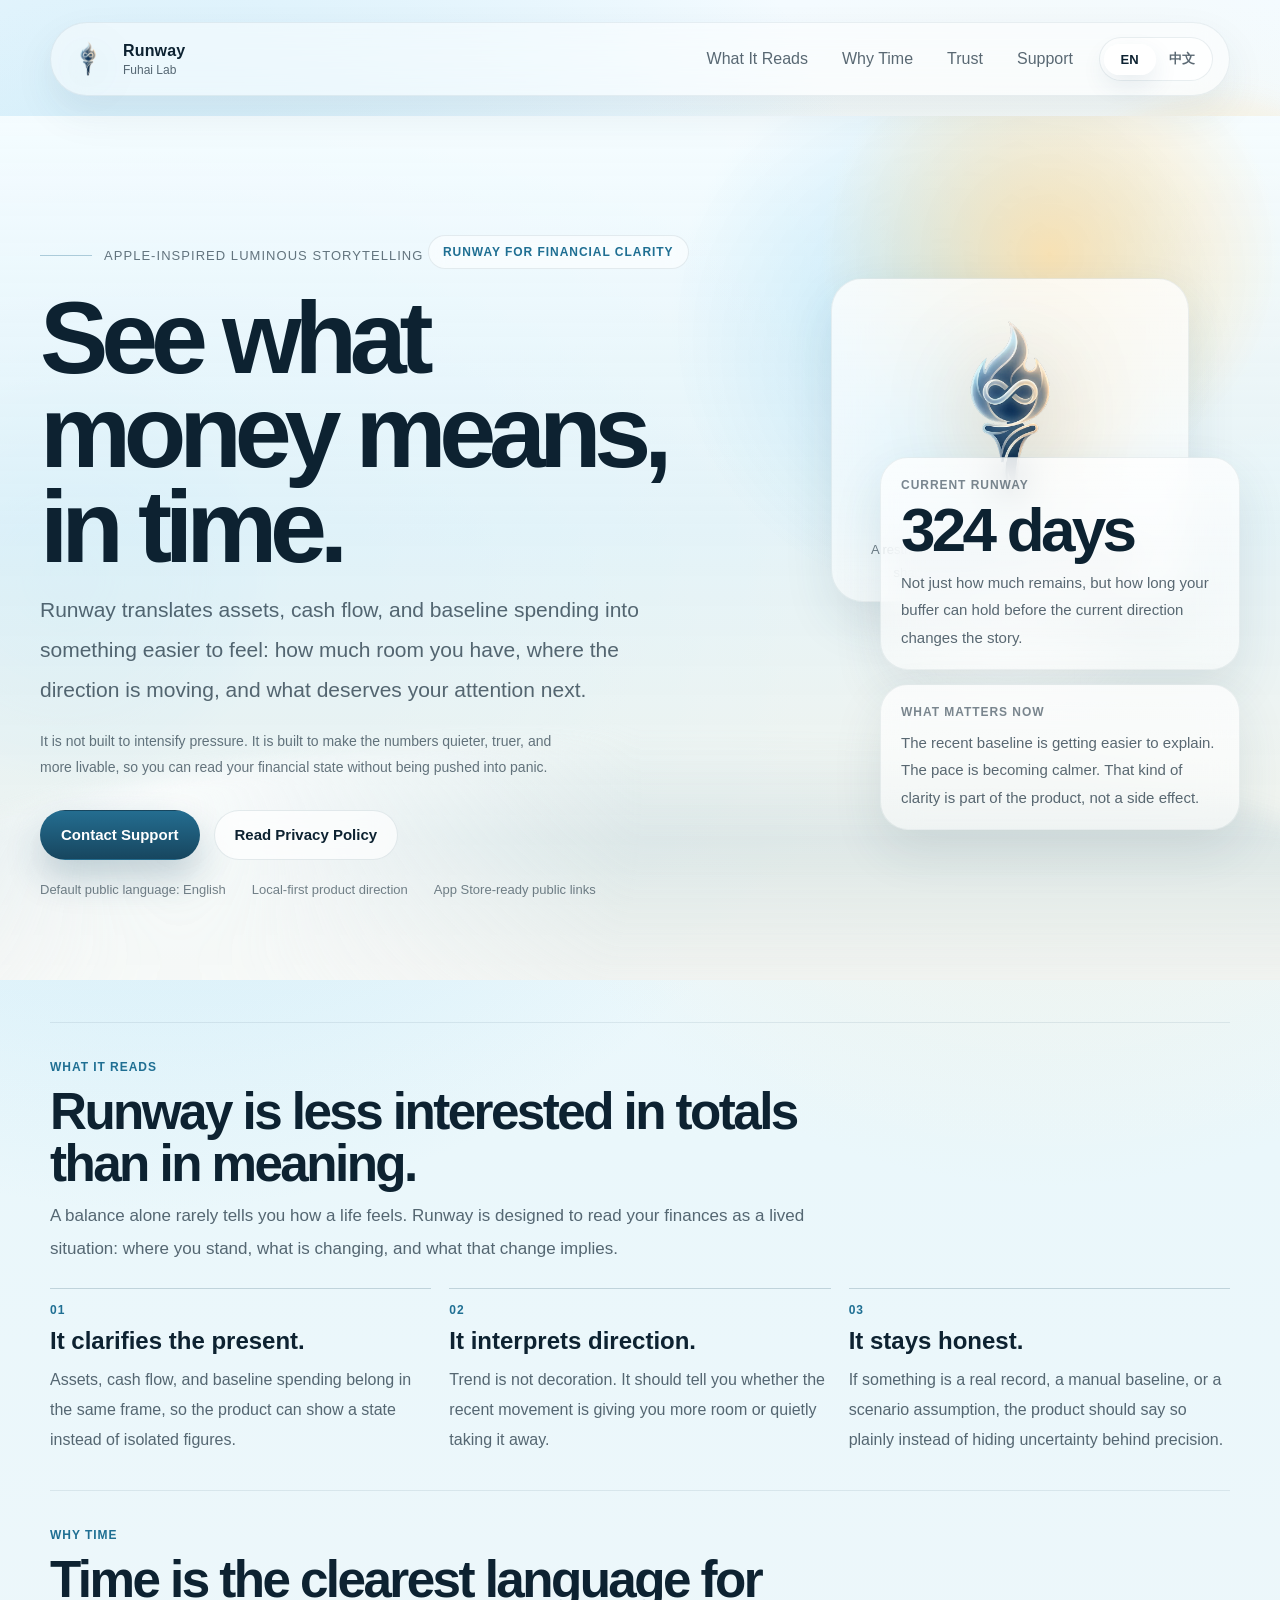
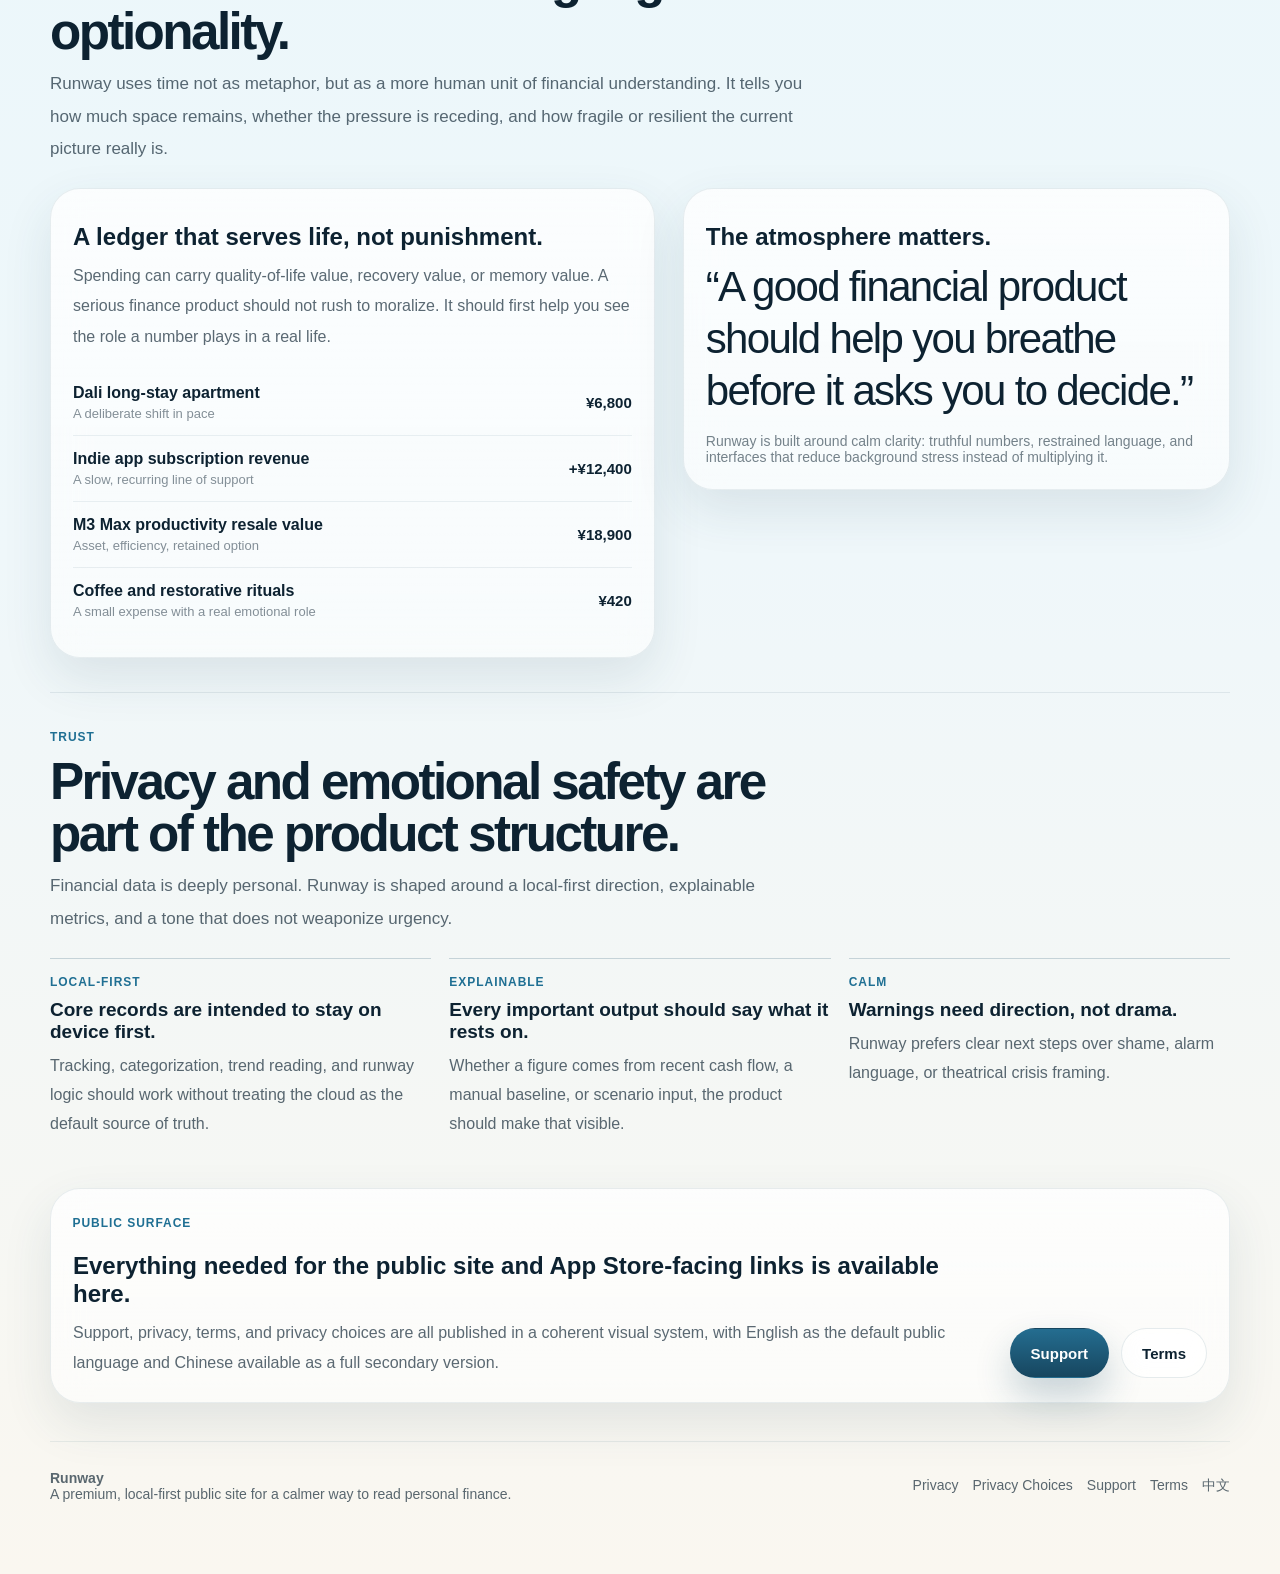
==== commit c6e29f94: "Redesign site with English root and Chinese secondary locale" ====
--- a/index.html
+++ b/index.html
@@ -1,246 +1,235 @@
 <!DOCTYPE html>
-<html lang="zh-CN">
+<html lang="en">
 <head>
   <meta charset="UTF-8">
   <meta name="viewport" content="width=device-width, initial-scale=1.0">
-  <title>Runway（自由倒计时）</title>
+  <title>Runway</title>
   <meta
     name="description"
-    content="Runway（自由倒计时）是一个把资产、现金流与支出基线翻译成时间感的个人财务产品，用更克制、更清楚的方式帮助你理解现在与接下来。"
+    content="Runway is a luminous, local-first personal finance product that turns assets, cash flow, and baseline spending into a clearer sense of time."
   >
   <link rel="stylesheet" href="/styles.css">
 </head>
 <body>
-  <div class="page-shell">
+  <div class="site-shell">
     <header class="site-nav">
-      <a class="brand-block" href="/">
-        <span class="brand-mark" aria-hidden="true"></span>
+      <a class="brand-link" href="/">
+        <img class="brand-logo" src="/assets/logo77.png" alt="Runway logo">
         <span class="brand-copy">
-          <span class="brand-title">Runway（自由倒计时）</span>
-          <span class="brand-subtitle">Fuhai Lab</span>
+          <span class="brand-name">Runway</span>
+          <span class="brand-meta">Fuhai Lab</span>
         </span>
       </a>
 
       <div class="nav-cluster">
-        <nav class="nav-links" aria-label="主导航">
-          <a href="#philosophy">产品哲学</a>
-          <a href="#experience">体验方式</a>
-          <a href="#privacy">隐私与信任</a>
-          <a href="/support/">支持</a>
+        <nav class="nav-links" aria-label="Main navigation">
+          <a href="#what-it-reads">What It Reads</a>
+          <a href="#why-time">Why Time</a>
+          <a href="#trust">Trust</a>
+          <a href="/support/">Support</a>
         </nav>
-        <div class="locale-switch" aria-label="语言切换">
-          <a class="active" href="/">中文</a>
-          <a href="/en/">EN</a>
+        <div class="locale-switch" aria-label="Language switch">
+          <a class="active" href="/">EN</a>
+          <a href="/zh/">中文</a>
         </div>
       </div>
     </header>
 
     <main>
-      <section class="poster">
-        <div class="starfield" aria-hidden="true"></div>
-        <div class="poster-grid">
-          <div class="poster-copy">
-            <div class="poster-preface">Premium finance, without severity</div>
-            <div class="eyebrow">Runway for Financial Clarity</div>
-            <h1>让财务重新变得<br>可感知、可解释，<br>也可安定。</h1>
-            <p>
-              Runway 把资产、现金流、支出基线与趋势，翻译成更接近生活感受的 runway。
-              它不是为了放大焦虑，而是把不确定重新还原成一种你能理解、安排、并平静面对的时间尺度。
+      <section class="hero">
+        <div class="hero-inner">
+          <div class="hero-copy">
+            <div class="hero-preface">Apple-inspired luminous storytelling</div>
+            <div class="eyebrow">Runway for financial clarity</div>
+            <h1 class="hero-title">See what money means,<br>in time.</h1>
+            <p class="hero-lead">
+              Runway translates assets, cash flow, and baseline spending into something easier to feel:
+              how much room you have, where the direction is moving, and what deserves your attention next.
             </p>
             <p class="hero-note">
-              不是更吵的仪表盘，不是更重的负担感。是更安静、更诚实，也更有审美和空气感的财务理解方式。
+              It is not built to intensify pressure. It is built to make the numbers quieter, truer, and more livable,
+              so you can read your financial state without being pushed into panic.
             </p>
             <div class="hero-actions">
-              <a class="button primary" href="/support/">联系支持</a>
-              <a class="button secondary" href="/privacy/">阅读隐私政策</a>
+              <a class="button primary" href="/support/">Contact Support</a>
+              <a class="button secondary" href="/privacy/">Read Privacy Policy</a>
             </div>
-            <div class="hero-after">
-              <span>Local-first 记录方式</span>
-              <span>中英文公开页面</span>
-              <span>适用于 App Store 外部链接</span>
+            <div class="hero-foot">
+              <span>Default public language: English</span>
+              <span>Local-first product direction</span>
+              <span>App Store-ready public links</span>
             </div>
           </div>
 
-          <div class="poster-scene" aria-label="Runway product atmosphere">
-            <section class="scene-card highlight">
-              <p class="scene-kicker">当前状态</p>
-              <p class="scene-metric">
-                <span class="scene-number">324</span>
-                <span class="scene-unit">天 runway</span>
+          <div class="hero-stage" aria-label="Runway atmosphere">
+            <div class="hero-glow"></div>
+
+            <section class="logo-anchor">
+              <img src="/assets/logo77.png" alt="Runway logo mark">
+              <p class="logo-caption">
+                A restrained symbol for room, continuity, and the shape of time you still have to work with.
               </p>
-              <p class="scene-copy">
-                不是只告诉你有多少钱，而是告诉你这份缓冲还能支撑多久，以及最近的方向有没有在回稳。
+            </section>
+
+            <div class="hero-aside">
+              <section class="aside-metric">
+                <div class="aside-kicker">Current runway</div>
+                <strong>324 days</strong>
+                <p>Not just how much remains, but how long your buffer can hold before the current direction changes the story.</p>
+              </section>
+              <section class="aside-note">
+                <div class="aside-kicker">What matters now</div>
+                <p>The recent baseline is getting easier to explain. The pace is becoming calmer. That kind of clarity is part of the product, not a side effect.</p>
+              </section>
+            </div>
+          </div>
+        </div>
+      </section>
+
+      <div class="content">
+        <section class="section" id="what-it-reads">
+          <div class="section-head">
+            <span class="section-overline">What it reads</span>
+            <h2 class="section-title">Runway is less interested in totals than in meaning.</h2>
+            <p class="section-copy">
+              A balance alone rarely tells you how a life feels. Runway is designed to read your finances as a lived situation:
+              where you stand, what is changing, and what that change implies.
+            </p>
+          </div>
+
+          <div class="three-up">
+            <article class="feature">
+              <div class="feature-index">01</div>
+              <h3>It clarifies the present.</h3>
+              <p>Assets, cash flow, and baseline spending belong in the same frame, so the product can show a state instead of isolated figures.</p>
+            </article>
+            <article class="feature">
+              <div class="feature-index">02</div>
+              <h3>It interprets direction.</h3>
+              <p>Trend is not decoration. It should tell you whether the recent movement is giving you more room or quietly taking it away.</p>
+            </article>
+            <article class="feature">
+              <div class="feature-index">03</div>
+              <h3>It stays honest.</h3>
+              <p>If something is a real record, a manual baseline, or a scenario assumption, the product should say so plainly instead of hiding uncertainty behind precision.</p>
+            </article>
+          </div>
+        </section>
+
+        <section class="section" id="why-time">
+          <div class="section-head">
+            <span class="section-overline">Why time</span>
+            <h2 class="section-title">Time is the clearest language for optionality.</h2>
+            <p class="section-copy">
+              Runway uses time not as metaphor, but as a more human unit of financial understanding. It tells you how much space remains, whether the pressure is receding, and how fragile or resilient the current picture really is.
+            </p>
+          </div>
+
+          <div class="story-grid">
+            <section class="story-panel">
+              <h3>A ledger that serves life, not punishment.</h3>
+              <p>
+                Spending can carry quality-of-life value, recovery value, or memory value. A serious finance product should not rush to moralize. It should first help you see the role a number plays in a real life.
               </p>
-              <div class="meter" aria-hidden="true"></div>
-            </section>
-
-            <section class="scene-card secondary">
-              <div class="scene-list">
-                <div class="scene-row">
-                  <span class="label">样本</span>
-                  <p>四月份大理旅居长租，独立开发 App 订阅收入，咖啡与精神体验。</p>
-                </div>
-                <div class="scene-row">
-                  <span class="label">趋势</span>
-                  <p>最近 90 天的净现金流在收敛，支出基线变得更可解释，而不是更紧张。</p>
-                </div>
-                <div class="scene-row">
-                  <span class="label">语气</span>
-                  <p>对事实诚实，对情绪温和。警示要有方向感，不把用户推回压力里。</p>
+              <div class="ledger-lines">
+                <div class="ledger-row">
+                  <div>
+                    <span class="ledger-title">Dali long-stay apartment</span>
+                    <span class="ledger-note">A deliberate shift in pace</span>
+                  </div>
+                  <span class="ledger-value">¥6,800</span>
+                </div>
+                <div class="ledger-row">
+                  <div>
+                    <span class="ledger-title">Indie app subscription revenue</span>
+                    <span class="ledger-note">A slow, recurring line of support</span>
+                  </div>
+                  <span class="ledger-value">+¥12,400</span>
+                </div>
+                <div class="ledger-row">
+                  <div>
+                    <span class="ledger-title">M3 Max productivity resale value</span>
+                    <span class="ledger-note">Asset, efficiency, retained option</span>
+                  </div>
+                  <span class="ledger-value">¥18,900</span>
+                </div>
+                <div class="ledger-row">
+                  <div>
+                    <span class="ledger-title">Coffee and restorative rituals</span>
+                    <span class="ledger-note">A small expense with a real emotional role</span>
+                  </div>
+                  <span class="ledger-value">¥420</span>
                 </div>
               </div>
             </section>
-          </div>
-        </div>
-      </section>
-
-      <section class="section-panel" id="philosophy">
-        <div class="section-heading">
-          <span class="section-kicker">Philosophy</span>
-          <h2 class="section-title">它把“财务状态”重新翻译成更接近生活的语言。</h2>
-          <p class="section-body">
-            真正影响情绪的往往不是总资产本身，而是它意味着什么。Runway 希望让你快速回答三个问题：我现在处于什么位置，最近趋势在变好还是变差，接下来最值得注意的是什么。
-          </p>
-          <p class="section-tagline">时间不是装饰性概念，而是对自由度、缓冲感与可选择性的更直觉表达。</p>
-        </div>
-
-        <div class="pillar-grid">
-          <article class="pillar">
-            <div class="pillar-index">01 · 清楚现在</div>
-            <h3>用同一个框架看资产、现金流与支出基线。</h3>
-            <p>不是把账本拆成彼此孤立的模块，而是让数字回到一个能被整体理解的画面里。</p>
-          </article>
-          <article class="pillar">
-            <div class="pillar-index">02 · 解释趋势</div>
-            <h3>把变化翻译成 runway、缓冲和速度，而不是更多图表噪音。</h3>
-            <p>趋势应该回答“意味着什么”，而不是只留下更多需要你自己解释的线条。</p>
-          </article>
-          <article class="pillar">
-            <div class="pillar-index">03 · 保持诚实</div>
-            <h3>明确区分事实、估算和假设，不用虚假精确掩盖不确定性。</h3>
-            <p>当数据不完整时，产品应该说明边界，而不是假装自己知道得更多。</p>
-          </article>
-        </div>
-      </section>
-
-      <section class="section-panel" id="experience">
-        <div class="section-heading">
-          <span class="section-kicker">Experience</span>
-          <h2 class="section-title">它不是为了让你更苛刻，而是为了让你更有掌控感。</h2>
-        </div>
-
-        <div class="editorial-grid">
-          <section class="ledger-panel">
-            <h3>为生活服务的账本，而不是惩罚式的记录。</h3>
+
+            <aside class="quote-panel">
+              <h3>The atmosphere matters.</h3>
+              <blockquote>
+                “A good financial product should help you breathe before it asks you to decide.”
+              </blockquote>
+              <footer>
+                Runway is built around calm clarity: truthful numbers, restrained language, and interfaces that reduce background stress instead of multiplying it.
+              </footer>
+            </aside>
+          </div>
+        </section>
+
+        <section class="section" id="trust">
+          <div class="section-head">
+            <span class="section-overline">Trust</span>
+            <h2 class="section-title">Privacy and emotional safety are part of the product structure.</h2>
+            <p class="section-copy">
+              Financial data is deeply personal. Runway is shaped around a local-first direction, explainable metrics, and a tone that does not weaponize urgency.
+            </p>
+          </div>
+
+          <div class="trust-grid">
+            <article class="trust-item">
+              <div class="feature-index">Local-first</div>
+              <strong>Core records are intended to stay on device first.</strong>
+              <p>Tracking, categorization, trend reading, and runway logic should work without treating the cloud as the default source of truth.</p>
+            </article>
+            <article class="trust-item">
+              <div class="feature-index">Explainable</div>
+              <strong>Every important output should say what it rests on.</strong>
+              <p>Whether a figure comes from recent cash flow, a manual baseline, or scenario input, the product should make that visible.</p>
+            </article>
+            <article class="trust-item">
+              <div class="feature-index">Calm</div>
+              <strong>Warnings need direction, not drama.</strong>
+              <p>Runway prefers clear next steps over shame, alarm language, or theatrical crisis framing.</p>
+            </article>
+          </div>
+        </section>
+
+        <section class="cta-panel">
+          <div>
+            <span class="section-overline">Public surface</span>
+            <h2>Everything needed for the public site and App Store-facing links is available here.</h2>
             <p>
-              我们希望你在看到数字时，感受到的是理解与方向，而不是内疚。支出可以有情绪价值，生活也可以有审美与体验，它们不应该天然被归类成“偏离正确道路”。
-            </p>
-
-            <div class="ledger-samples">
-              <div class="sample-row">
-                <div class="sample-meta">
-                  <span class="sample-title">四月份大理旅居长租</span>
-                  <span class="sample-note">生活方式调整</span>
-                </div>
-                <span class="sample-value">¥6,800</span>
-              </div>
-              <div class="sample-row">
-                <div class="sample-meta">
-                  <span class="sample-title">独立开发 App 订阅收入</span>
-                  <span class="sample-note">长期现金流</span>
-                </div>
-                <span class="sample-value">+¥12,400</span>
-              </div>
-              <div class="sample-row">
-                <div class="sample-meta">
-                  <span class="sample-title">M3 Max 生产力工具折现</span>
-                  <span class="sample-note">资产与效率</span>
-                </div>
-                <span class="sample-value">¥18,900</span>
-              </div>
-              <div class="sample-row">
-                <div class="sample-meta">
-                  <span class="sample-title">咖啡与精神体验</span>
-                  <span class="sample-note">日常恢复</span>
-                </div>
-                <span class="sample-value">¥420</span>
-              </div>
-            </div>
-            <p class="ledger-note">好的产品不该先做道德判断，它应该先帮助你理解这笔钱在生活里扮演了什么角色。</p>
-          </section>
-
-          <aside class="editorial-copy">
-            <section class="editorial-quote">
-              <h3>顶级的财务产品，不应该先让人紧张。</h3>
-              <blockquote>
-                “它先帮你重新呼吸，再帮你重新判断。”
-              </blockquote>
-              <footer>Runway 的目标，是把掌控感带回决策前面。</footer>
-            </section>
-            <section class="editorial-quote">
-              <h3>在几秒内看懂重点</h3>
-              <p>
-                关键数字应该一眼能读，标签要克制，层次要清楚。我们更在意第一眼的理解速度，而不是组件数量。
-              </p>
-            </section>
-          </aside>
-        </div>
-      </section>
-
-      <section class="section-panel" id="privacy">
-        <div class="section-heading">
-          <span class="section-kicker">Trust</span>
-          <h2 class="section-title">隐私不是补充说明，而是产品结构的一部分。</h2>
-          <p class="section-body">
-            财务信息高度私密。Runway 以本地优先为核心思路，尽量让核心记录与计算留在设备内完成。未来如果引入云同步、账户体系或远程备份功能，我们会在功能上线前明确说明。
-          </p>
-        </div>
-
-        <div class="assurance-grid">
-          <article class="assurance">
-            <span>Local-first</span>
-            <strong>核心记录优先保留在设备里。</strong>
-            <p>先让记账、趋势与推演在本地成立，而不是默认把敏感信息交给远端。</p>
-          </article>
-          <article class="assurance">
-            <span>Traceable</span>
-            <strong>关键指标应该有出处，也要有边界。</strong>
-            <p>当结果来自真实记录、手动基线或情景假设时，产品应该清楚说出来。</p>
-          </article>
-          <article class="assurance">
-            <span>Reachable</span>
-            <strong>需要帮助时，联系入口要公开而明确。</strong>
-            <p>关于支持、隐私或数据处理问题，你都可以直接联系 Fuhai Lab。</p>
-          </article>
-        </div>
-      </section>
-
-      <section class="cta-banner">
-        <div>
-          <span class="section-kicker">Public Surface</span>
-          <h2>公开页面已经准备好，可以直接用于官网与苹果上架链接。</h2>
-          <p>
-            你可以从这里进入支持页、隐私政策、服务条款与隐私选择页面。它们保持同一套视觉与语气，也保留了审核需要的清晰性。
-          </p>
-        </div>
-        <div class="cta-actions">
-          <a class="button primary" href="/support/">支持页</a>
-          <a class="button secondary" href="/terms/">服务条款</a>
-        </div>
-      </section>
+              Support, privacy, terms, and privacy choices are all published in a coherent visual system, with English as the default public language and Chinese available as a full secondary version.
+            </p>
+          </div>
+          <div class="cta-actions">
+            <a class="button primary" href="/support/">Support</a>
+            <a class="button secondary" href="/terms/">Terms</a>
+          </div>
+        </section>
+      </div>
     </main>
 
-    <footer class="footer">
-      <div class="footer-note">
-        <strong>Runway（自由倒计时）</strong>
-        <div>Calm clarity for personal finance, by Fuhai Lab.</div>
-      </div>
-      <div class="inline-links">
-        <a href="/privacy/">隐私政策</a>
-        <a href="/privacy-choices/">隐私选择</a>
-        <a href="/support/">支持</a>
-        <a href="/terms/">条款</a>
-        <a href="/en/">English</a>
+    <footer class="site-footer">
+      <div class="footer-brand">
+        <strong>Runway</strong>
+        <div>A premium, local-first public site for a calmer way to read personal finance.</div>
+      </div>
+      <div class="footer-links">
+        <a href="/privacy/">Privacy</a>
+        <a href="/privacy-choices/">Privacy Choices</a>
+        <a href="/support/">Support</a>
+        <a href="/terms/">Terms</a>
+        <a href="/zh/">中文</a>
       </div>
     </footer>
   </div>
--- a/styles.css
+++ b/styles.css
@@ -1,24 +1,25 @@
 :root {
   color-scheme: light;
-  --bg: #edf7fb;
-  --bg-deep: #dceef5;
-  --paper: rgba(255, 255, 255, 0.74);
-  --paper-strong: rgba(255, 255, 255, 0.9);
-  --paper-soft: rgba(255, 255, 255, 0.58);
-  --text: #0e2431;
-  --muted: #59707d;
-  --line: rgba(86, 123, 141, 0.17);
-  --line-strong: rgba(86, 123, 141, 0.3);
-  --sky: #6bc0e5;
-  --sea: #1f6b84;
-  --gold: #efc98b;
-  --shadow: 0 28px 90px rgba(44, 85, 105, 0.15);
-  --shadow-soft: 0 18px 48px rgba(44, 85, 105, 0.11);
-  --radius-xl: 36px;
-  --radius-lg: 26px;
-  --radius-md: 20px;
+  --bg: #edf7fc;
+  --bg-soft: #f7fbfd;
+  --text: #0d2231;
+  --muted: rgba(13, 34, 49, 0.68);
+  --muted-strong: rgba(13, 34, 49, 0.82);
+  --line: rgba(92, 128, 145, 0.18);
+  --line-strong: rgba(92, 128, 145, 0.3);
+  --glass: rgba(255, 255, 255, 0.58);
+  --glass-strong: rgba(255, 255, 255, 0.76);
+  --white: #ffffff;
+  --blue: #1f6f93;
+  --blue-deep: #123c55;
+  --gold: #e8c892;
+  --shadow: 0 36px 100px rgba(35, 69, 88, 0.16);
+  --shadow-soft: 0 20px 50px rgba(35, 69, 88, 0.11);
+  --radius-xl: 34px;
+  --radius-lg: 24px;
+  --radius-md: 18px;
   --content: min(1180px, calc(100% - 40px));
-  --body-font: -apple-system, BlinkMacSystemFont, "SF Pro Display", "SF Pro Text", "PingFang SC", "Helvetica Neue", sans-serif;
+  --body-font: -apple-system, BlinkMacSystemFont, "SF Pro Display", "SF Pro Text", "Helvetica Neue", "PingFang SC", sans-serif;
 }
 
 * {
@@ -30,22 +31,15 @@
 }
 
 body {
-  position: relative;
   margin: 0;
   min-height: 100vh;
   color: var(--text);
   font-family: var(--body-font);
   background:
-    radial-gradient(circle at 8% 10%, rgba(122, 198, 229, 0.42), transparent 24%),
-    radial-gradient(circle at 82% 10%, rgba(255, 221, 161, 0.34), transparent 22%),
-    radial-gradient(circle at 88% 32%, rgba(155, 217, 243, 0.28), transparent 20%),
-    linear-gradient(180deg, #f2fbff 0%, #e8f6fb 38%, #eef8fb 62%, #fbf7f0 100%);
+    radial-gradient(circle at 12% 14%, rgba(153, 214, 241, 0.54), transparent 26%),
+    radial-gradient(circle at 82% 18%, rgba(255, 224, 172, 0.34), transparent 22%),
+    linear-gradient(180deg, #f4fbff 0%, #eaf7fb 36%, #eff7fa 68%, #faf7f0 100%);
   overflow-x: hidden;
-}
-
-body > * {
-  position: relative;
-  z-index: 1;
 }
 
 body::before,
@@ -53,96 +47,91 @@
   content: "";
   position: fixed;
   inset: auto;
+  pointer-events: none;
   border-radius: 999px;
-  pointer-events: none;
-  filter: blur(10px);
-  opacity: 0.58;
+  filter: blur(12px);
+  opacity: 0.72;
 }
 
 body::before {
-  top: 12vh;
-  right: -6rem;
-  width: 18rem;
-  height: 18rem;
-  background: radial-gradient(circle, rgba(255, 220, 152, 0.55), rgba(255, 220, 152, 0));
-  animation: drift 14s ease-in-out infinite;
+  top: 6rem;
+  right: -7rem;
+  width: 22rem;
+  height: 22rem;
+  background: radial-gradient(circle, rgba(255, 218, 154, 0.7), rgba(255, 218, 154, 0));
 }
 
 body::after {
-  top: 38vh;
-  left: -7rem;
-  width: 20rem;
-  height: 20rem;
-  background: radial-gradient(circle, rgba(120, 203, 236, 0.44), rgba(120, 203, 236, 0));
-  animation: drift 18s ease-in-out infinite reverse;
+  top: 24rem;
+  left: -8rem;
+  width: 24rem;
+  height: 24rem;
+  background: radial-gradient(circle, rgba(126, 202, 236, 0.62), rgba(126, 202, 236, 0));
+}
+
+img {
+  max-width: 100%;
+  display: block;
 }
 
 a {
   color: inherit;
 }
 
-.page-shell {
+.site-shell {
+  position: relative;
+  z-index: 1;
   width: var(--content);
   margin: 0 auto;
   padding: 22px 0 72px;
 }
 
 .site-nav {
+  position: sticky;
+  top: 18px;
+  z-index: 10;
   display: flex;
   align-items: center;
   justify-content: space-between;
-  gap: 24px;
-  margin-bottom: 24px;
+  gap: 20px;
+  margin-bottom: 20px;
   padding: 14px 16px;
-  border: 1px solid rgba(98, 137, 156, 0.12);
+  border: 1px solid rgba(103, 135, 150, 0.12);
   border-radius: 999px;
-  background: rgba(255, 255, 255, 0.46);
-  box-shadow: 0 10px 34px rgba(45, 85, 104, 0.08);
+  background: rgba(255, 255, 255, 0.48);
   backdrop-filter: blur(18px);
-}
-
-.brand-block {
+  box-shadow: 0 18px 40px rgba(41, 74, 93, 0.08);
+}
+
+.brand-link {
   display: inline-flex;
   align-items: center;
   gap: 14px;
+  min-width: 0;
   text-decoration: none;
 }
 
-.brand-mark {
-  position: relative;
+.brand-logo {
   width: 42px;
   height: 42px;
-  border-radius: 16px;
-  background:
-    radial-gradient(circle at 30% 26%, rgba(255, 255, 255, 0.98), rgba(255, 255, 255, 0.28) 35%, transparent 42%),
-    linear-gradient(150deg, #8fd2ef 0%, #3b89a4 62%, #173f54 100%);
-  box-shadow:
-    inset 0 1px 0 rgba(255, 255, 255, 0.62),
-    0 14px 36px rgba(46, 93, 117, 0.22);
-}
-
-.brand-mark::after {
-  content: "";
-  position: absolute;
-  inset: 8px 10px 10px 8px;
-  border-radius: 12px;
-  border: 1px solid rgba(255, 255, 255, 0.36);
-  transform: rotate(12deg);
+  object-fit: contain;
+  filter: drop-shadow(0 10px 22px rgba(24, 72, 101, 0.18));
 }
 
 .brand-copy {
   display: flex;
   flex-direction: column;
   gap: 3px;
-}
-
-.brand-title {
+  min-width: 0;
+}
+
+.brand-name {
   font-size: 16px;
   font-weight: 700;
   letter-spacing: 0.01em;
 }
 
-.brand-subtitle {
+.brand-meta {
   color: var(--muted);
   font-size: 12px;
 }
@@ -156,6 +145,7 @@
 }
 
 .nav-links,
+.footer-links,
 .inline-links {
   display: flex;
   flex-wrap: wrap;
@@ -163,177 +153,155 @@
 }
 
 .nav-links a,
+.footer-links a,
 .inline-links a,
 .back-link {
   color: var(--muted);
   text-decoration: none;
-  transition: color 180ms ease, transform 180ms ease;
+  transition: color 180ms ease, background-color 180ms ease;
 }
 
 .nav-links a {
-  position: relative;
   padding: 8px 10px;
   border-radius: 999px;
 }
 
-.nav-links a:hover {
-  background: rgba(255, 255, 255, 0.52);
-}
-
 .nav-links a:hover,
-.inline-links a:hover,
-.back-link:hover {
+.nav-links a:focus-visible {
   color: var(--text);
+  background: rgba(255, 255, 255, 0.62);
 }
 
 .locale-switch {
   display: inline-flex;
   align-items: center;
   padding: 4px;
-  border: 1px solid rgba(94, 132, 150, 0.16);
+  border: 1px solid rgba(103, 135, 150, 0.14);
   border-radius: 999px;
   background: rgba(255, 255, 255, 0.66);
-  backdrop-filter: blur(12px);
+  backdrop-filter: blur(16px);
 }
 
 .locale-switch a {
-  min-width: 50px;
+  min-width: 52px;
   padding: 8px 12px;
   border-radius: 999px;
   color: var(--muted);
+  text-align: center;
   text-decoration: none;
   font-size: 13px;
   font-weight: 700;
-  text-align: center;
 }
 
 .locale-switch a.active {
   color: var(--text);
-  background: rgba(255, 255, 255, 0.86);
-  box-shadow: 0 8px 24px rgba(69, 104, 121, 0.1);
-}
-
-.poster {
+  background: rgba(255, 255, 255, 0.92);
+  box-shadow: 0 10px 24px rgba(43, 82, 103, 0.1);
+}
+
+.hero {
   position: relative;
+  margin-inline: calc(50% - 50vw);
+  padding: 0 clamp(20px, 4vw, 40px);
   overflow: hidden;
-  padding: 44px 38px 36px;
-  min-height: min(90svh, 920px);
-  border: 1px solid rgba(103, 145, 164, 0.14);
-  border-radius: 42px;
-  background:
-    linear-gradient(180deg, rgba(255, 255, 255, 0.46), rgba(255, 255, 255, 0.14)),
-    radial-gradient(circle at 86% 18%, rgba(255, 216, 146, 0.62), transparent 18%),
-    radial-gradient(circle at 82% 30%, rgba(145, 220, 251, 0.54), transparent 24%),
-    linear-gradient(180deg, rgba(240, 251, 255, 0.92) 0%, rgba(210, 234, 244, 0.72) 52%, rgba(251, 245, 234, 0.84) 100%);
-  box-shadow: var(--shadow);
-}
-
-.poster::before,
-.poster::after {
+}
+
+.hero::before {
   content: "";
   position: absolute;
-  pointer-events: none;
-}
-
-.poster .starfield {
-  position: absolute;
-  inset: 0;
-  pointer-events: none;
-  background-image:
-    radial-gradient(circle at 16% 24%, rgba(255, 255, 255, 0.9) 0 1.2px, transparent 1.4px),
-    radial-gradient(circle at 72% 18%, rgba(255, 255, 255, 0.62) 0 1px, transparent 1.2px),
-    radial-gradient(circle at 82% 36%, rgba(255, 255, 255, 0.72) 0 1.2px, transparent 1.4px),
-    radial-gradient(circle at 58% 10%, rgba(255, 255, 255, 0.5) 0 0.8px, transparent 1px);
-  opacity: 0.68;
-}
-
-.poster::before {
   inset: 0;
   background:
-    linear-gradient(180deg, rgba(255, 255, 255, 0.26), transparent 30%),
-    radial-gradient(circle at 14% 10%, rgba(255, 255, 255, 0.9), transparent 18%);
-}
-
-.poster::after {
-  left: -12%;
-  right: -12%;
+    radial-gradient(circle at 82% 16%, rgba(255, 221, 162, 0.8), rgba(255, 221, 162, 0) 18%),
+    radial-gradient(circle at 74% 24%, rgba(173, 223, 246, 0.72), rgba(173, 223, 246, 0) 24%),
+    linear-gradient(180deg, rgba(245, 252, 255, 0.96) 0%, rgba(227, 243, 249, 0.84) 48%, rgba(249, 244, 233, 0.78) 100%);
+}
+
+.hero::after {
+  content: "";
+  position: absolute;
+  left: -10%;
+  right: -10%;
   bottom: -14%;
-  height: 46%;
+  height: 42%;
+  border-radius: 50%;
   background:
-    radial-gradient(circle at 14% 26%, rgba(255, 255, 255, 0.75), rgba(255, 255, 255, 0) 45%),
-    linear-gradient(180deg, rgba(141, 184, 201, 0), rgba(141, 184, 201, 0.16) 18%, rgba(255, 255, 255, 0.66));
-  border-radius: 50%;
-  filter: blur(6px);
-}
-
-.poster-grid {
+    radial-gradient(circle at 20% 18%, rgba(255, 255, 255, 0.8), rgba(255, 255, 255, 0) 36%),
+    linear-gradient(180deg, rgba(129, 173, 193, 0), rgba(129, 173, 193, 0.18) 28%, rgba(255, 255, 255, 0.7));
+  filter: blur(10px);
+}
+
+.hero-inner {
   position: relative;
+  z-index: 1;
+  width: min(1280px, 100%);
+  min-height: min(96vh, 980px);
+  margin: 0 auto;
+  padding: 92px 0 74px;
   display: grid;
-  grid-template-columns: minmax(0, 1.08fr) minmax(360px, 0.92fr);
-  gap: 34px;
-  align-items: end;
-  min-height: calc(min(90svh, 920px) - 88px);
-}
-
-.poster-copy {
-  max-width: 650px;
-  padding-top: 6px;
-}
-
-.poster-preface {
+  grid-template-columns: minmax(0, 1.12fr) minmax(300px, 0.88fr);
+  gap: 38px;
+  align-items: center;
+}
+
+.hero-copy {
+  max-width: 720px;
+}
+
+.hero-preface {
   display: inline-flex;
   align-items: center;
-  gap: 10px;
-  margin-bottom: 16px;
-  color: rgba(14, 36, 49, 0.62);
+  gap: 12px;
+  color: rgba(13, 34, 49, 0.62);
   font-size: 13px;
-  letter-spacing: 0.04em;
+  letter-spacing: 0.08em;
   text-transform: uppercase;
 }
 
-.poster-preface::before {
+.hero-preface::before {
   content: "";
-  width: 42px;
+  width: 52px;
   height: 1px;
-  background: rgba(31, 107, 132, 0.3);
+  background: rgba(31, 111, 147, 0.32);
 }
 
 .eyebrow {
   display: inline-flex;
   align-items: center;
   gap: 8px;
-  padding: 8px 14px;
+  margin-top: 18px;
+  padding: 9px 14px;
+  border: 1px solid rgba(97, 129, 144, 0.14);
   border-radius: 999px;
-  border: 1px solid rgba(94, 132, 150, 0.14);
-  background: rgba(255, 255, 255, 0.7);
-  color: var(--sea);
+  background: rgba(255, 255, 255, 0.52);
+  color: var(--blue);
+  backdrop-filter: blur(10px);
   font-size: 12px;
   font-weight: 700;
   letter-spacing: 0.08em;
   text-transform: uppercase;
-  backdrop-filter: blur(12px);
-}
-
-.poster-copy h1 {
-  margin: 20px 0 18px;
-  font-size: clamp(46px, 8vw, 106px);
-  line-height: 0.93;
-  letter-spacing: -0.06em;
-}
-
-.poster-copy p {
-  max-width: 590px;
+}
+
+.hero-title {
+  margin: 22px 0 16px;
+  font-size: clamp(48px, 8vw, 108px);
+  line-height: 0.92;
+  letter-spacing: -0.07em;
+}
+
+.hero-lead {
+  max-width: 610px;
   margin: 0;
   color: var(--muted);
-  font-size: clamp(17px, 2vw, 21px);
-  line-height: 1.88;
+  font-size: clamp(18px, 2vw, 21px);
+  line-height: 1.9;
 }
 
 .hero-note {
+  max-width: 520px;
   margin-top: 20px;
-  color: rgba(14, 36, 49, 0.7);
+  color: rgba(13, 34, 49, 0.62);
   font-size: 14px;
-  letter-spacing: 0.01em;
+  line-height: 1.8;
 }
 
 .hero-actions {
@@ -343,21 +311,12 @@
   margin-top: 30px;
 }
 
-.hero-after {
-  display: flex;
-  flex-wrap: wrap;
-  gap: 18px 26px;
-  margin-top: 20px;
-  color: rgba(14, 36, 49, 0.58);
-  font-size: 13px;
-}
-
 .button {
   display: inline-flex;
   align-items: center;
   justify-content: center;
-  min-height: 48px;
-  padding: 0 18px;
+  min-height: 50px;
+  padding: 0 20px;
   border: 1px solid transparent;
   border-radius: 999px;
   text-decoration: none;
@@ -366,415 +325,354 @@
   transition:
     transform 180ms ease,
     box-shadow 180ms ease,
-    background-color 180ms ease,
-    border-color 180ms ease;
-}
-
-.button:hover {
+    border-color 180ms ease,
+    background-color 180ms ease;
+}
+
+.button:hover,
+.button:focus-visible {
   transform: translateY(-1px);
 }
 
 .button.primary {
   color: #fff;
-  background: linear-gradient(180deg, #24708a, #174d63);
-  box-shadow: 0 14px 36px rgba(35, 99, 123, 0.22);
+  background: linear-gradient(180deg, #246d90 0%, #17465f 100%);
+  box-shadow: 0 18px 36px rgba(24, 74, 99, 0.24);
 }
 
 .button.secondary {
-  border-color: rgba(94, 132, 150, 0.18);
-  background: rgba(255, 255, 255, 0.72);
+  color: var(--text);
+  border-color: rgba(95, 129, 144, 0.16);
+  background: rgba(255, 255, 255, 0.68);
   backdrop-filter: blur(12px);
 }
 
-.poster-scene {
-  display: grid;
-  gap: 16px;
-  justify-items: end;
-}
-
-.scene-card {
-  width: min(100%, 382px);
-  padding: 22px 22px 20px;
-  border: 1px solid rgba(103, 145, 164, 0.14);
-  border-radius: 30px;
+.hero-foot {
+  display: flex;
+  flex-wrap: wrap;
+  gap: 16px 26px;
+  margin-top: 22px;
+  color: rgba(13, 34, 49, 0.56);
+  font-size: 13px;
+}
+
+.hero-stage {
+  position: relative;
+  min-height: 620px;
+}
+
+.hero-glow {
+  position: absolute;
+  inset: auto auto 8% 12%;
+  width: min(520px, 82%);
+  aspect-ratio: 1 / 1.2;
+  border-radius: 999px;
   background:
-    linear-gradient(180deg, rgba(255, 255, 255, 0.86), rgba(255, 255, 255, 0.56));
+    radial-gradient(circle at 58% 22%, rgba(255, 222, 171, 0.78), rgba(255, 222, 171, 0) 26%),
+    radial-gradient(circle at 44% 32%, rgba(155, 218, 243, 0.64), rgba(155, 218, 243, 0) 34%),
+    radial-gradient(circle at 52% 56%, rgba(255, 255, 255, 0.8), rgba(255, 255, 255, 0) 44%);
+  filter: blur(3px);
+}
+
+.logo-anchor {
+  position: absolute;
+  top: 5%;
+  right: 10%;
+  width: min(380px, 70%);
+  padding: 24px 22px 16px;
+  border: 1px solid rgba(104, 136, 150, 0.12);
+  border-radius: 32px;
+  background: linear-gradient(180deg, rgba(255, 255, 255, 0.78), rgba(255, 255, 255, 0.44));
   box-shadow: var(--shadow-soft);
   backdrop-filter: blur(18px);
-  animation: lift 8s ease-in-out infinite;
-}
-
-.scene-card.highlight {
-  background:
-    linear-gradient(180deg, rgba(255, 255, 255, 0.9), rgba(255, 255, 255, 0.64)),
-    radial-gradient(circle at 78% 16%, rgba(255, 216, 146, 0.22), transparent 24%);
-}
-
-.scene-card.secondary {
-  animation-delay: -2s;
-}
-
-.scene-kicker {
-  margin: 0 0 10px;
-  color: var(--muted);
+}
+
+.logo-anchor img {
+  width: 100%;
+  max-width: 220px;
+  margin-inline: auto;
+  filter: drop-shadow(0 18px 44px rgba(22, 57, 74, 0.18));
+}
+
+.logo-caption {
+  margin: 16px 0 0;
+  color: rgba(13, 34, 49, 0.58);
   font-size: 13px;
-}
-
-.scene-metric {
-  display: flex;
-  align-items: baseline;
-  gap: 10px;
-  margin: 0;
-}
-
-.scene-number {
-  font-size: clamp(42px, 5vw, 64px);
-  line-height: 0.95;
-  letter-spacing: -0.06em;
-  font-variant-numeric: tabular-nums;
-}
-
-.scene-unit {
-  color: var(--muted);
-  font-size: 16px;
-}
-
-.scene-copy {
-  margin: 14px 0 0;
-  color: var(--muted);
-  font-size: 15px;
-  line-height: 1.8;
-}
-
-.meter {
-  position: relative;
-  height: 10px;
-  margin-top: 16px;
-  overflow: hidden;
-  border-radius: 999px;
-  background: rgba(156, 200, 220, 0.32);
-}
-
-.meter::after {
-  content: "";
+  line-height: 1.75;
+  text-align: center;
+}
+
+.hero-aside {
   position: absolute;
-  inset: 0 auto 0 0;
-  width: 68%;
-  border-radius: inherit;
-  background: linear-gradient(90deg, #7dcceb, #2d8098 68%, #f3d397);
-}
-
-.scene-list {
+  right: 0;
+  bottom: 6%;
   display: grid;
-  gap: 12px;
-}
-
-.scene-row {
-  display: grid;
-  grid-template-columns: 88px 1fr;
   gap: 14px;
-  align-items: start;
-  padding-top: 12px;
-  border-top: 1px solid rgba(95, 134, 153, 0.12);
-}
-
-.scene-row:first-child {
-  padding-top: 0;
-  border-top: 0;
-}
-
-.scene-row .label {
-  color: var(--sea);
-  font-size: 12px;
-  font-weight: 700;
-  letter-spacing: 0.06em;
-  text-transform: uppercase;
-}
-
-.scene-row p {
-  margin: 0;
-  color: var(--text);
-  font-size: 15px;
-  line-height: 1.74;
-}
-
-.section-panel {
-  position: relative;
-  margin-top: 18px;
-  padding: 32px 30px;
-  border: 1px solid var(--line);
-  border-radius: var(--radius-xl);
-  background: var(--paper);
+  width: min(360px, 82%);
+}
+
+.aside-note,
+.aside-metric {
+  padding: 20px 20px 18px;
+  border: 1px solid rgba(104, 136, 150, 0.12);
+  border-radius: 28px;
+  background: linear-gradient(180deg, rgba(255, 255, 255, 0.78), rgba(255, 255, 255, 0.48));
   box-shadow: var(--shadow-soft);
-  backdrop-filter: blur(16px);
-}
-
-.section-panel::before {
-  content: "";
-  position: absolute;
-  top: 0;
-  left: 28px;
-  width: 88px;
-  height: 1px;
-  background: linear-gradient(90deg, rgba(31, 107, 132, 0.48), rgba(31, 107, 132, 0));
-}
-
-.section-heading {
-  max-width: 760px;
-  margin-bottom: 26px;
-}
-
-.section-tagline {
-  max-width: 540px;
-  margin-top: 14px;
-  color: rgba(14, 36, 49, 0.64);
-  font-size: 14px;
-  line-height: 1.8;
-}
-
-.section-kicker {
-  display: inline-block;
-  margin-bottom: 12px;
-  color: var(--sea);
+  backdrop-filter: blur(18px);
+}
+
+.aside-kicker {
+  color: rgba(13, 34, 49, 0.54);
   font-size: 12px;
   font-weight: 700;
   letter-spacing: 0.08em;
   text-transform: uppercase;
 }
 
-.section-title,
-.legal-hero h1 {
+.aside-metric strong {
+  display: block;
+  margin-top: 8px;
+  font-size: clamp(42px, 5vw, 62px);
+  line-height: 0.96;
+  letter-spacing: -0.06em;
+  font-variant-numeric: tabular-nums;
+}
+
+.aside-metric p,
+.aside-note p {
+  margin: 10px 0 0;
+  color: var(--muted);
+  line-height: 1.82;
+  font-size: 15px;
+}
+
+.content {
+  margin-top: 42px;
+}
+
+.section {
+  padding: 34px 0;
+  border-top: 1px solid rgba(99, 131, 146, 0.14);
+}
+
+.section-head {
+  max-width: 760px;
+  margin-bottom: 22px;
+}
+
+.section-overline {
+  display: inline-block;
+  margin-bottom: 12px;
+  color: var(--blue);
+  font-size: 12px;
+  font-weight: 700;
+  letter-spacing: 0.08em;
+  text-transform: uppercase;
+}
+
+.section-title {
   margin: 0 0 10px;
-  font-size: clamp(30px, 4.6vw, 52px);
+  font-size: clamp(30px, 4vw, 54px);
   line-height: 1.02;
   letter-spacing: -0.05em;
 }
 
-.section-body,
-.legal-hero p,
+.section-copy {
+  margin: 0;
+  color: var(--muted);
+  font-size: 17px;
+  line-height: 1.92;
+}
+
+.three-up {
+  display: grid;
+  grid-template-columns: repeat(3, minmax(0, 1fr));
+  gap: 18px;
+}
+
+.feature {
+  padding-top: 14px;
+  border-top: 1px solid var(--line-strong);
+}
+
+.feature-index {
+  color: var(--blue);
+  font-size: 12px;
+  font-weight: 700;
+  letter-spacing: 0.08em;
+  text-transform: uppercase;
+}
+
+.feature h3,
+.story-panel h3,
+.quote-panel h3,
+.cta-panel h2,
+.legal-intro h1,
+.legal-section h2,
+.support-card h2 {
+  margin: 10px 0 10px;
+  font-size: 24px;
+  line-height: 1.16;
+}
+
+.feature p,
+.story-panel p,
+.quote-panel p,
+.cta-panel p,
+.legal-intro p,
 .legal-section p,
 .legal-section li,
 .support-card p,
 .support-card li {
   margin: 0;
   color: var(--muted);
+  line-height: 1.9;
+}
+
+.story-grid {
+  display: grid;
+  grid-template-columns: minmax(0, 1.05fr) minmax(280px, 0.95fr);
+  gap: 28px;
+  align-items: start;
+}
+
+.story-panel,
+.quote-panel,
+.support-card,
+.legal-shell,
+.cta-panel {
+  padding: 24px 22px;
+  border: 1px solid rgba(101, 133, 148, 0.14);
+  border-radius: 30px;
+  background: linear-gradient(180deg, rgba(255, 255, 255, 0.78), rgba(255, 255, 255, 0.56));
+  box-shadow: var(--shadow-soft);
+  backdrop-filter: blur(18px);
+}
+
+.ledger-lines {
+  margin-top: 18px;
+}
+
+.ledger-row {
+  display: grid;
+  grid-template-columns: minmax(0, 1fr) auto;
+  gap: 14px;
+  padding: 14px 0;
+  border-bottom: 1px solid rgba(99, 131, 146, 0.12);
+}
+
+.ledger-row:last-child {
+  border-bottom: 0;
+}
+
+.ledger-title {
+  display: block;
   font-size: 16px;
-  line-height: 1.9;
-}
-
-.pillar-grid {
+  font-weight: 600;
+}
+
+.ledger-note {
+  display: block;
+  margin-top: 4px;
+  color: rgba(13, 34, 49, 0.5);
+  font-size: 13px;
+}
+
+.ledger-value {
+  align-self: center;
+  font-size: 15px;
+  font-weight: 700;
+  font-variant-numeric: tabular-nums;
+}
+
+.quote-panel blockquote {
+  margin: 0;
+  font-size: clamp(28px, 4vw, 42px);
+  line-height: 1.24;
+  letter-spacing: -0.04em;
+}
+
+.quote-panel footer {
+  margin-top: 16px;
+  color: rgba(13, 34, 49, 0.56);
+  font-size: 14px;
+}
+
+.trust-grid {
   display: grid;
   grid-template-columns: repeat(3, minmax(0, 1fr));
   gap: 18px;
 }
 
-.pillar {
-  padding: 22px 20px 20px;
-  border-radius: var(--radius-md);
-  background: var(--paper-strong);
-  border: 1px solid rgba(95, 134, 153, 0.14);
-}
-
-.pillar-index {
-  margin-bottom: 12px;
-  color: var(--sea);
-  font-size: 12px;
-  font-weight: 700;
-  letter-spacing: 0.08em;
-  text-transform: uppercase;
-}
-
-.pillar h3,
-.ledger-panel h3,
-.editorial-quote h3,
-.support-card h2,
-.legal-section h2,
-.cta-banner h2 {
-  margin: 0 0 10px;
-  font-size: 24px;
-  line-height: 1.15;
-}
-
-.pillar p,
-.ledger-panel p,
-.editorial-copy p,
-.editorial-quote p,
-.cta-banner p {
-  margin: 0;
-  color: var(--muted);
-  line-height: 1.86;
-}
-
-.editorial-grid {
-  display: grid;
-  grid-template-columns: minmax(0, 1.12fr) minmax(300px, 0.88fr);
-  gap: 20px;
-  align-items: stretch;
-}
-
-.editorial-copy {
-  display: grid;
-  gap: 20px;
-}
-
-.ledger-panel,
-.editorial-quote,
-.support-card,
-.legal-section,
-.cta-banner {
-  padding: 24px 22px;
-  border-radius: 28px;
-  border: 1px solid rgba(95, 134, 153, 0.14);
-  background: rgba(255, 255, 255, 0.82);
-}
-
-.ledger-samples {
-  display: grid;
-  gap: 14px;
-  margin-top: 18px;
-}
-
-.ledger-note {
-  margin-top: 16px;
-  color: rgba(14, 36, 49, 0.58);
-  font-size: 13px;
-  line-height: 1.8;
-}
-
-.sample-row {
-  display: grid;
-  grid-template-columns: 1fr auto;
-  gap: 14px;
-  padding-bottom: 12px;
-  border-bottom: 1px solid rgba(95, 134, 153, 0.12);
-}
-
-.sample-row:last-child {
-  padding-bottom: 0;
-  border-bottom: 0;
-}
-
-.sample-meta {
-  display: flex;
-  flex-direction: column;
-  gap: 4px;
-}
-
-.sample-title {
-  font-size: 16px;
-  font-weight: 600;
-}
-
-.sample-note {
-  color: var(--muted);
-  font-size: 13px;
-}
-
-.sample-value {
-  align-self: center;
-  font-variant-numeric: tabular-nums;
-  font-size: 15px;
-  font-weight: 700;
-}
-
-.editorial-copy {
-  display: grid;
-  gap: 18px;
-}
-
-.editorial-quote blockquote {
-  margin: 0;
-  font-size: clamp(24px, 3vw, 36px);
-  line-height: 1.3;
-  letter-spacing: -0.03em;
-}
-
-.editorial-quote footer {
-  margin-top: 14px;
-  color: var(--muted);
-  font-size: 14px;
-}
-
-.assurance-grid {
-  display: grid;
-  grid-template-columns: repeat(3, minmax(0, 1fr));
-  gap: 16px;
-}
-
-.assurance {
-  padding: 18px 18px 16px;
+.trust-item {
+  padding-top: 16px;
   border-top: 1px solid var(--line-strong);
 }
 
-.assurance span {
-  display: inline-block;
-  margin-bottom: 10px;
-  color: var(--sea);
-  font-size: 12px;
-  font-weight: 700;
-  letter-spacing: 0.08em;
-  text-transform: uppercase;
-}
-
-.assurance strong {
+.trust-item strong {
   display: block;
-  margin-bottom: 8px;
-  font-size: 18px;
-}
-
-.assurance p {
+  margin: 10px 0 8px;
+  font-size: 19px;
+}
+
+.trust-item p {
   margin: 0;
   color: var(--muted);
   line-height: 1.82;
 }
 
-.cta-banner {
+.cta-panel {
   display: grid;
   grid-template-columns: minmax(0, 1fr) auto;
   gap: 24px;
   align-items: end;
-  margin-top: 18px;
-  box-shadow: var(--shadow-soft);
-}
-
-.cta-banner .section-kicker {
-  margin-bottom: 10px;
+  margin-top: 16px;
 }
 
 .cta-actions {
   display: flex;
   flex-wrap: wrap;
+  justify-content: flex-end;
   gap: 12px;
-  justify-content: flex-end;
-}
-
-.footer {
+}
+
+.site-footer {
   display: flex;
   justify-content: space-between;
   align-items: center;
   flex-wrap: wrap;
-  gap: 14px;
-  margin-top: 20px;
-  padding: 14px 4px 0;
+  gap: 16px;
+  padding-top: 28px;
+  border-top: 1px solid rgba(99, 131, 146, 0.12);
+  margin-top: 38px;
   color: var(--muted);
   font-size: 14px;
 }
 
-.footer-note {
-  max-width: 460px;
-}
-
-.legal-page .page-shell {
+.footer-brand {
+  max-width: 480px;
+}
+
+.legal-page .site-shell {
   width: min(980px, calc(100% - 32px));
 }
 
-.legal-frame {
-  padding: 28px 26px 34px;
-  border: 1px solid rgba(95, 134, 153, 0.15);
-  border-radius: 34px;
-  background: rgba(255, 255, 255, 0.84);
-  box-shadow: var(--shadow);
-  backdrop-filter: blur(18px);
+.legal-shell {
+  padding: 28px 24px 34px;
+}
+
+.legal-top {
+  display: flex;
+  justify-content: space-between;
+  align-items: center;
+  gap: 14px;
+  margin-bottom: 16px;
+  color: rgba(13, 34, 49, 0.54);
+  font-size: 14px;
+}
+
+.legal-intro {
+  max-width: 760px;
 }
 
 .legal-summary {
@@ -784,40 +682,26 @@
   margin-top: 18px;
 }
 
-.summary-pill {
+.summary-chip {
   display: inline-flex;
   align-items: center;
   padding: 9px 12px;
-  border: 1px solid rgba(95, 134, 153, 0.14);
+  border: 1px solid rgba(101, 133, 148, 0.14);
   border-radius: 999px;
-  background: rgba(255, 255, 255, 0.62);
-  color: rgba(14, 36, 49, 0.66);
+  background: rgba(255, 255, 255, 0.58);
+  color: rgba(13, 34, 49, 0.66);
   font-size: 13px;
-}
-
-.legal-top {
-  display: flex;
-  justify-content: space-between;
-  align-items: center;
-  gap: 16px;
-  margin-bottom: 18px;
-  color: var(--muted);
-  font-size: 14px;
-}
-
-.legal-hero {
-  max-width: 780px;
-  margin-bottom: 24px;
 }
 
 .legal-stack,
 .support-grid {
   display: grid;
   gap: 18px;
+  margin-top: 22px;
 }
 
 .support-grid {
-  grid-template-columns: minmax(0, 1.04fr) minmax(280px, 0.96fr);
+  grid-template-columns: minmax(0, 1.02fr) minmax(280px, 0.98fr);
 }
 
 .legal-section ul,
@@ -827,19 +711,19 @@
 }
 
 .email-link {
-  color: var(--sea);
+  color: var(--blue);
   font-weight: 700;
   text-decoration: none;
 }
 
 .meta-list {
   display: grid;
-  gap: 14px;
+  gap: 12px;
 }
 
 .meta-item {
-  padding-top: 14px;
-  border-top: 1px solid rgba(95, 134, 153, 0.12);
+  padding-top: 12px;
+  border-top: 1px solid rgba(99, 131, 146, 0.12);
 }
 
 .meta-item:first-child {
@@ -847,50 +731,18 @@
   border-top: 0;
 }
 
-.meta-item strong {
-  display: block;
-  margin-bottom: 6px;
-  font-size: 14px;
-}
-
-@keyframes drift {
-  0%,
-  100% {
-    transform: translate3d(0, 0, 0);
-  }
-
-  50% {
-    transform: translate3d(0, 18px, 0);
-  }
-}
-
-@keyframes lift {
-  0%,
-  100% {
-    transform: translate3d(0, 0, 0);
-  }
-
-  50% {
-    transform: translate3d(0, -5px, 0);
-  }
-}
-
 @media (max-width: 980px) {
-  .poster-grid,
-  .pillar-grid,
-  .editorial-grid,
-  .assurance-grid,
-  .cta-banner,
+  .hero-inner,
+  .three-up,
+  .story-grid,
+  .trust-grid,
+  .cta-panel,
   .support-grid {
     grid-template-columns: 1fr;
   }
 
-  .poster-scene {
-    justify-items: stretch;
-  }
-
-  .scene-card {
-    width: 100%;
+  .hero-stage {
+    min-height: 520px;
   }
 
   .cta-actions {
@@ -899,7 +751,7 @@
 }
 
 @media (max-width: 720px) {
-  .page-shell {
+  .site-shell {
     width: min(100% - 24px, 1180px);
     padding-top: 18px;
   }
@@ -907,41 +759,47 @@
   .site-nav,
   .nav-cluster,
   .legal-top,
-  .footer {
+  .site-footer {
     align-items: flex-start;
     flex-direction: column;
   }
 
-  .site-nav {
-    border-radius: 28px;
-  }
-
-  .poster,
-  .section-panel,
-  .legal-frame {
-    padding: 24px 18px;
-    border-radius: 28px;
-  }
-
-  .poster {
+  .hero-inner {
     min-height: auto;
-  }
-
-  .poster-grid {
-    min-height: auto;
-  }
-
-  .scene-row,
-  .sample-row {
-    grid-template-columns: 1fr;
+    padding-top: 74px;
+    padding-bottom: 54px;
+  }
+
+  .hero-stage {
+    min-height: 480px;
+  }
+
+  .logo-anchor {
+    position: relative;
+    top: auto;
+    right: auto;
+    width: 100%;
+  }
+
+  .hero-aside {
+    position: relative;
+    right: auto;
+    bottom: auto;
+    width: 100%;
+    margin-top: 16px;
   }
 
   .button {
     width: 100%;
   }
 
-  .hero-after {
+  .hero-actions,
+  .hero-foot {
     flex-direction: column;
-    gap: 10px;
-  }
-}
+    align-items: stretch;
+  }
+
+  .ledger-row {
+    grid-template-columns: 1fr;
+  }
+}
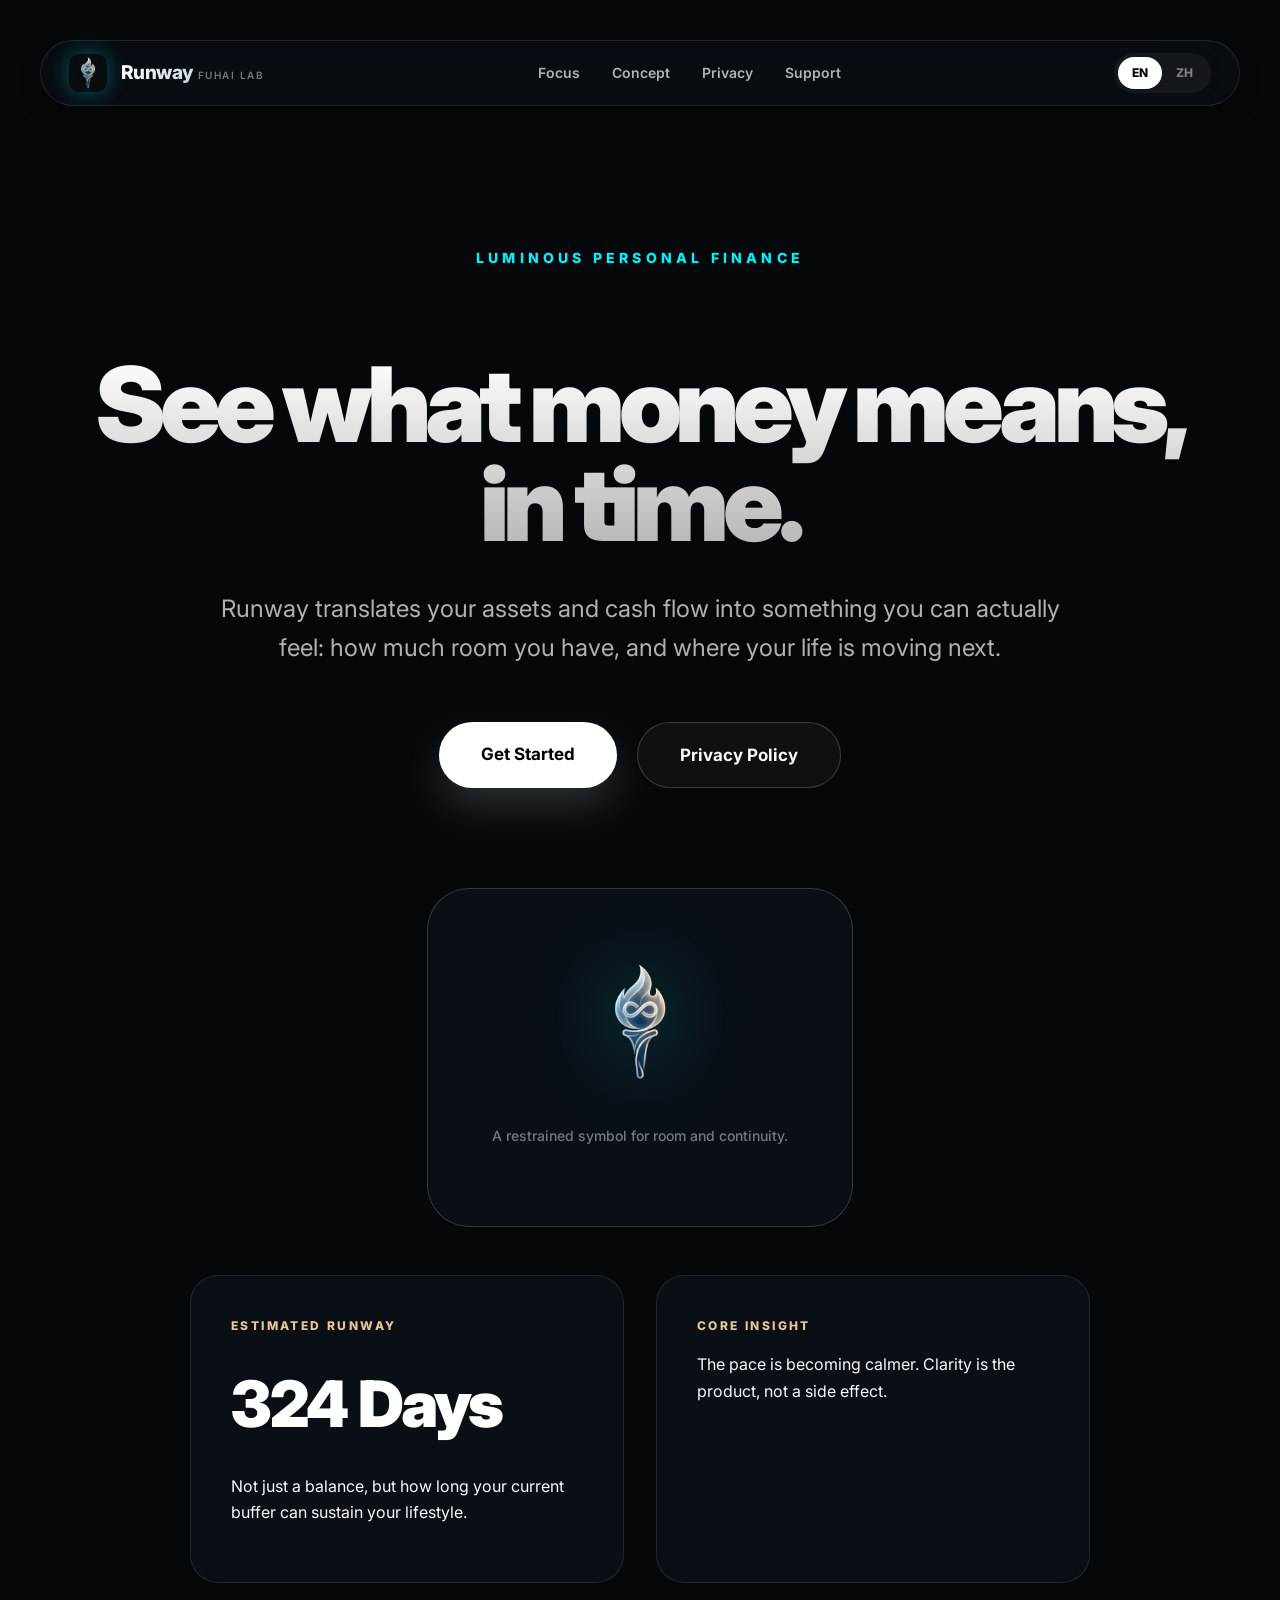
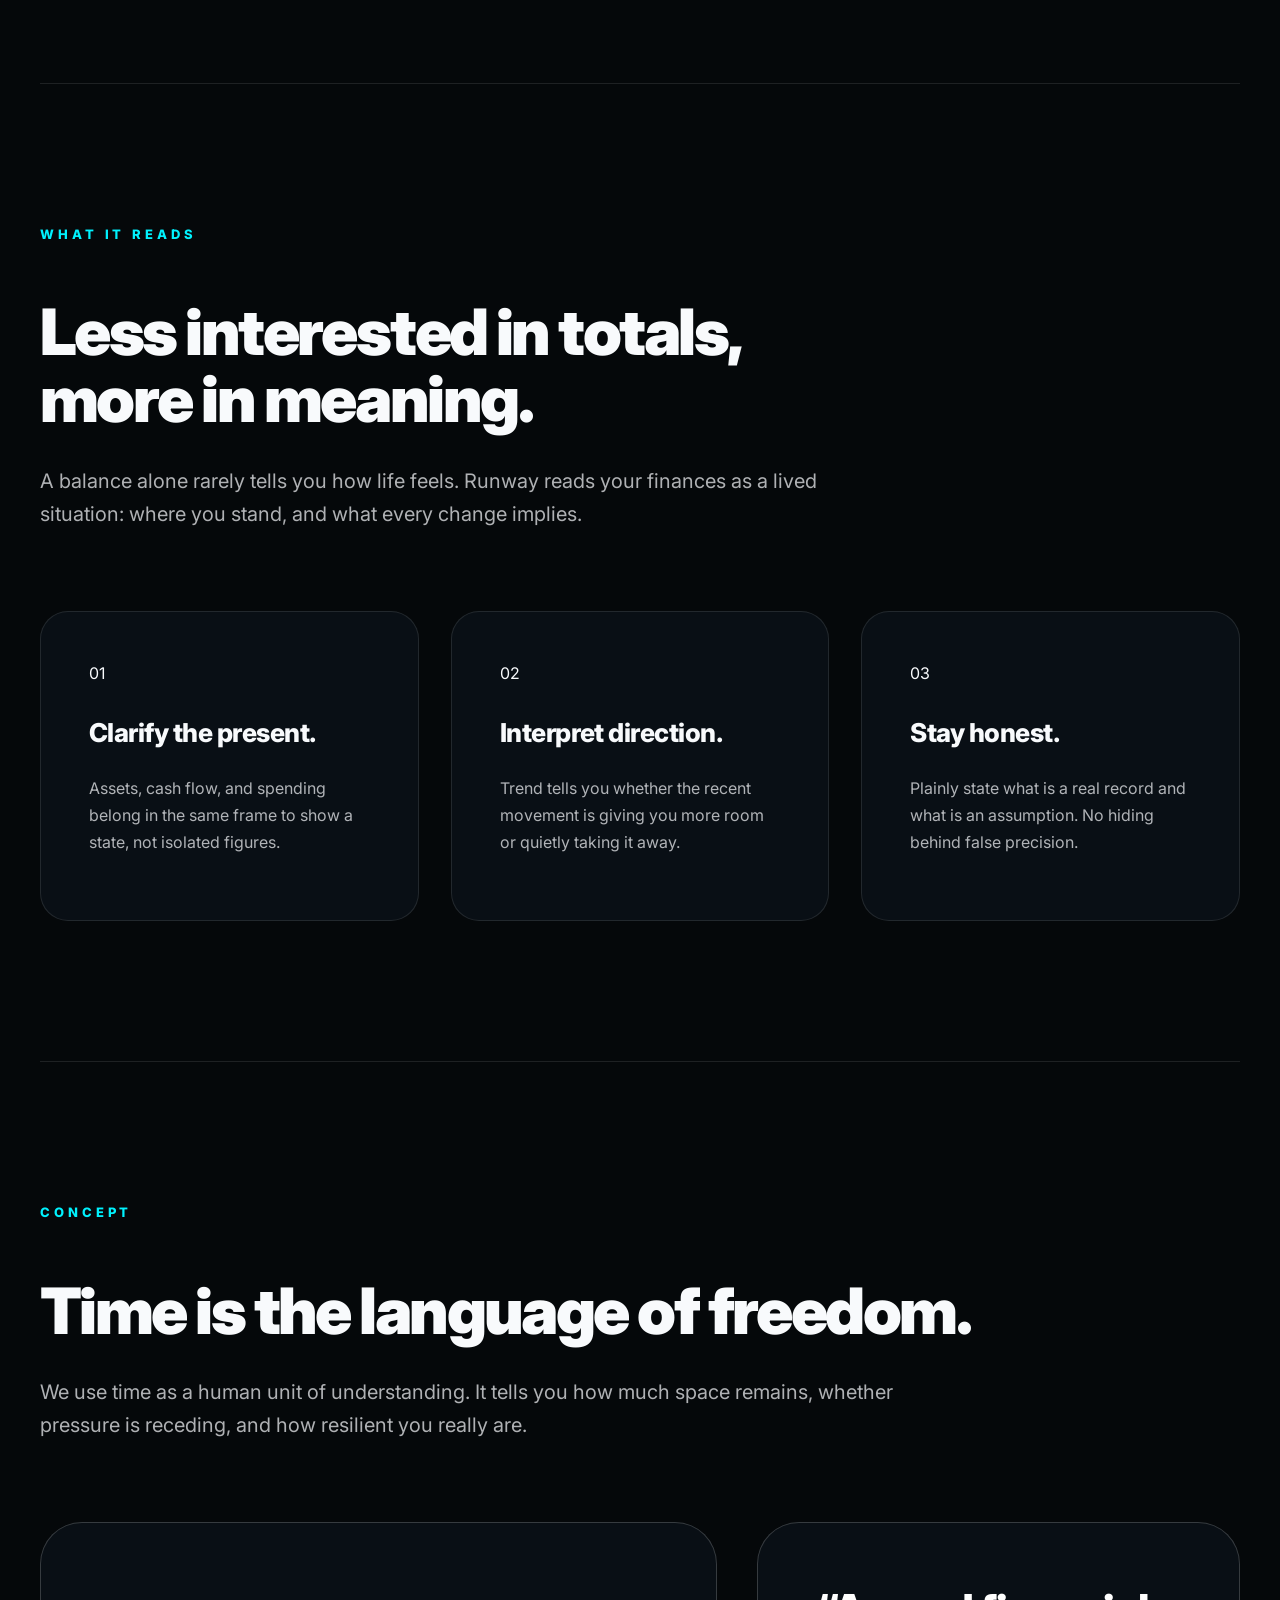
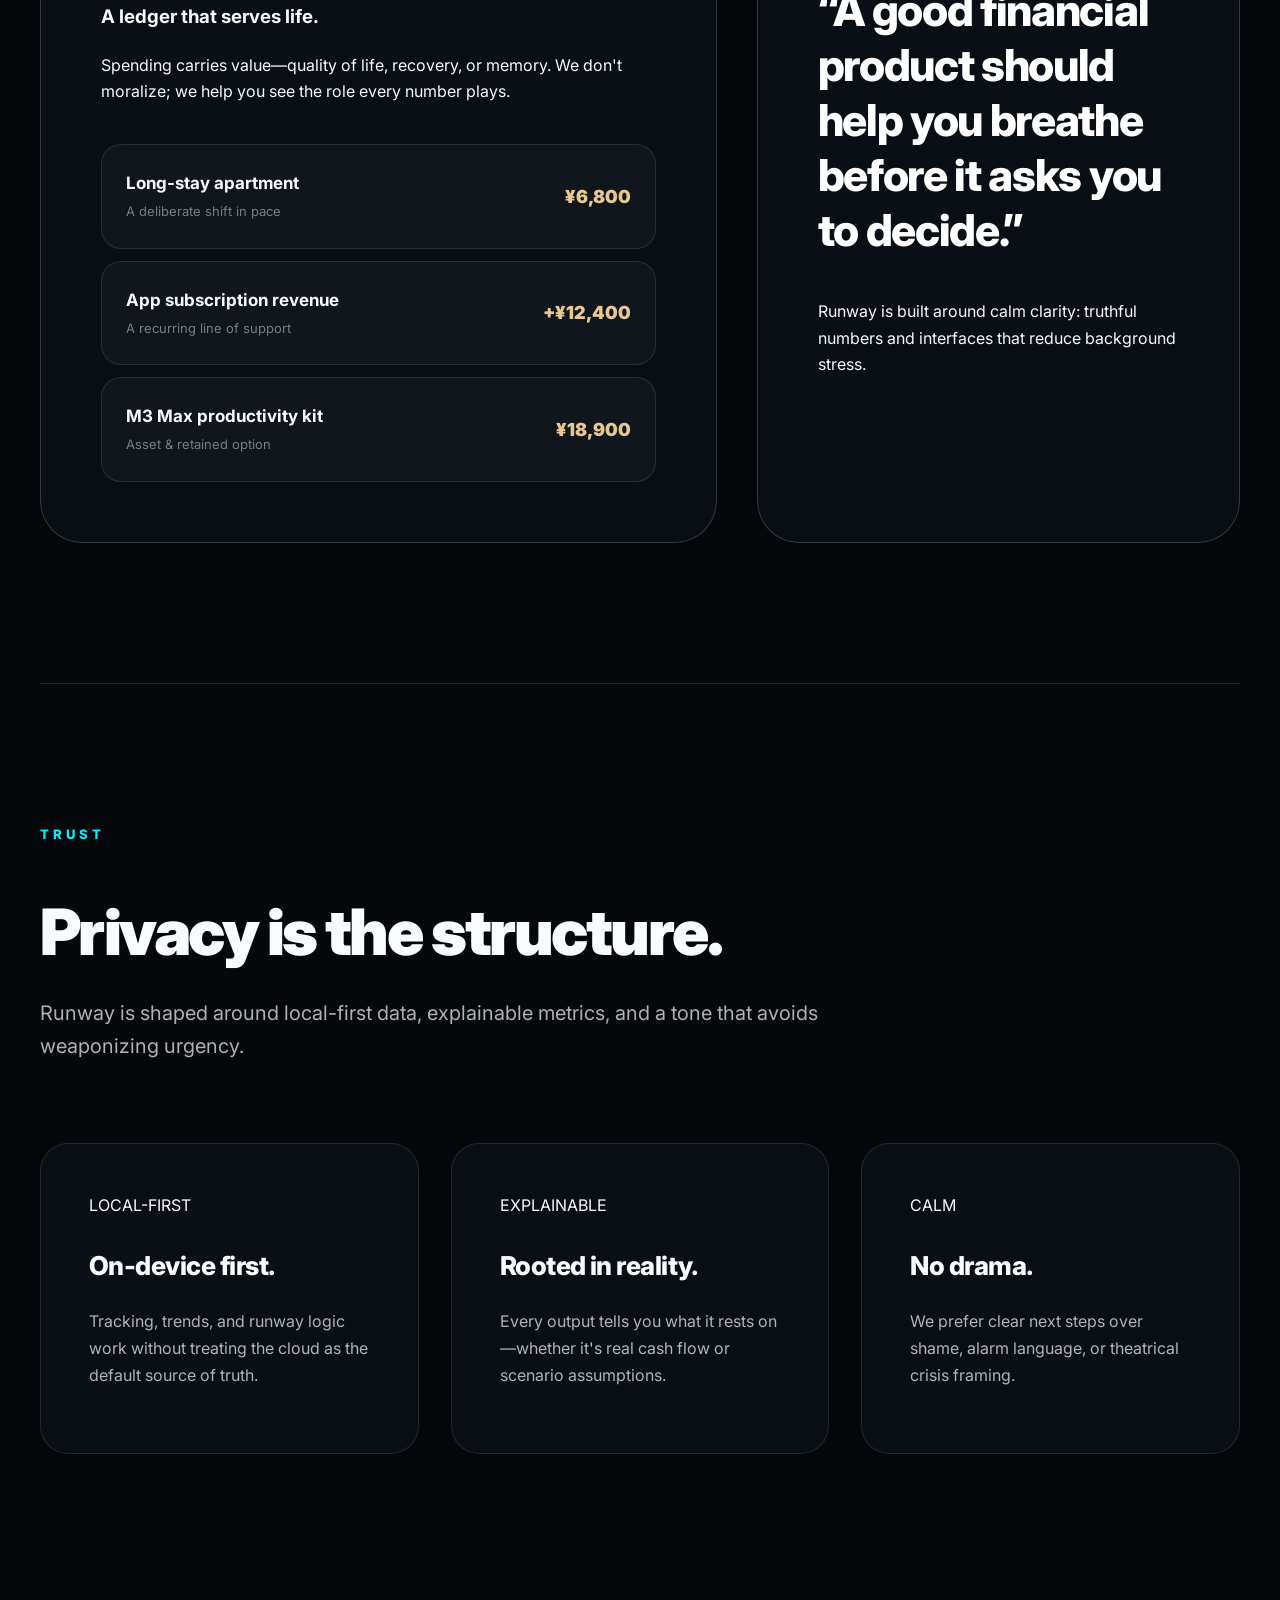
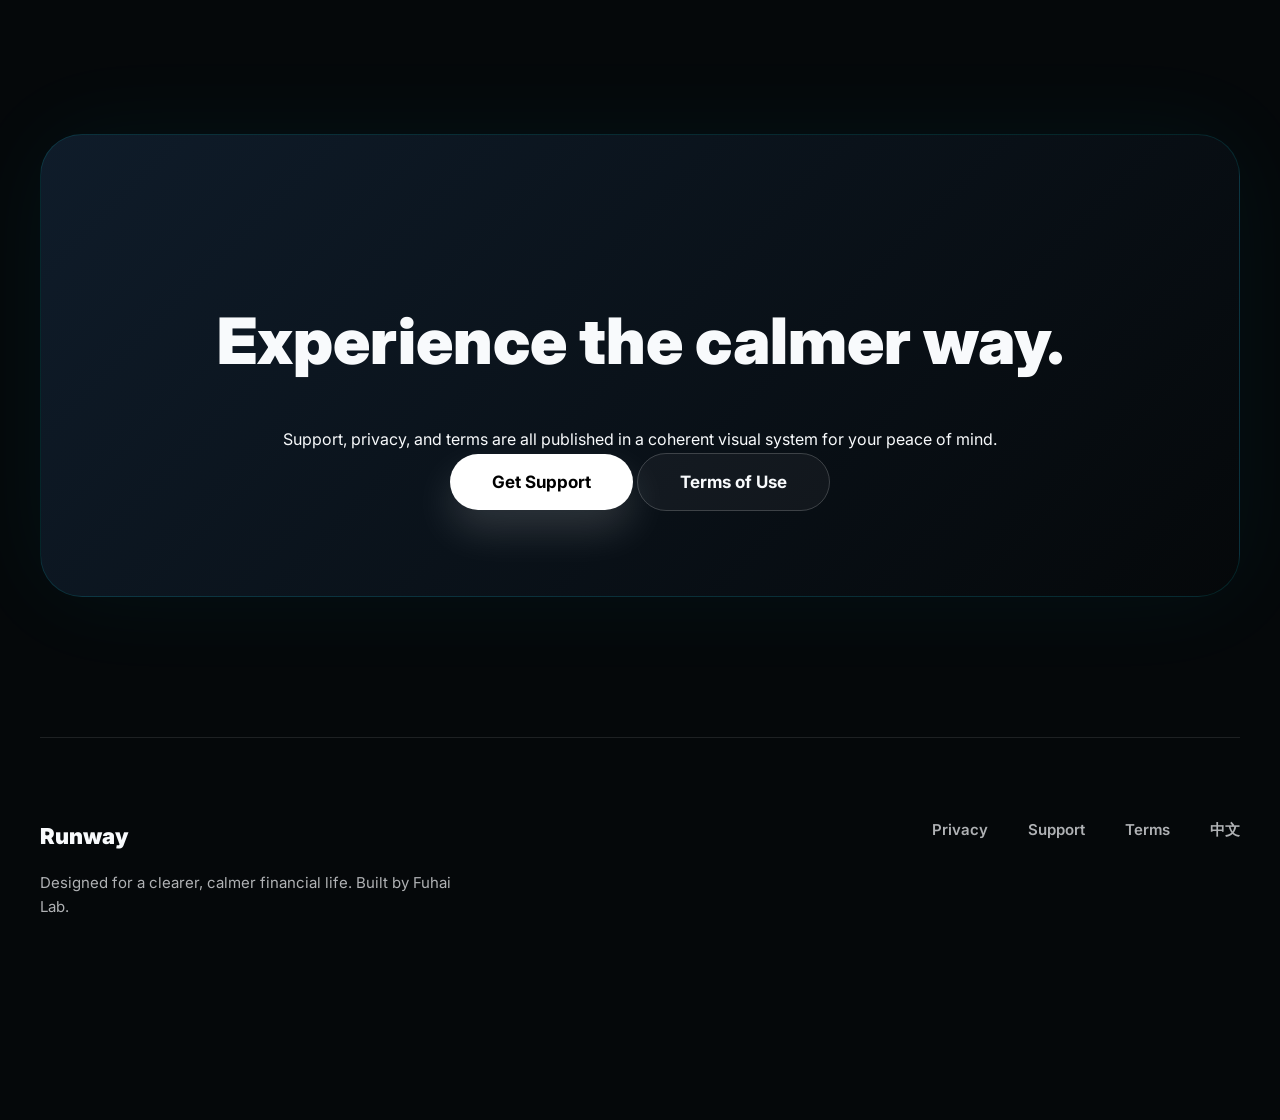
==== commit 7153953a: "Redesign site with English root and Chinese secondary locale" ====
--- a/index.html
+++ b/index.html
@@ -3,84 +3,70 @@
 <head>
   <meta charset="UTF-8">
   <meta name="viewport" content="width=device-width, initial-scale=1.0">
-  <title>Runway</title>
-  <meta
-    name="description"
-    content="Runway is a luminous, local-first personal finance product that turns assets, cash flow, and baseline spending into a clearer sense of time."
-  >
+  <title>Runway — Clear your financial state in time.</title>
+  <meta name="description" content="Runway translates assets, cash flow, and baseline spending into a clearer sense of time. Calm, private, and local-first personal finance.">
+  <link rel="preconnect" href="https://fonts.googleapis.com">
+  <link rel="preconnect" href="https://fonts.gstatic.com" crossorigin>
+  <link href="https://fonts.googleapis.com/css2?family=Inter:wght@400;500;600;700;800;900&display=swap" rel="stylesheet">
   <link rel="stylesheet" href="/styles.css">
+  <link rel="icon" type="image/png" href="/assets/logo77.png">
 </head>
 <body>
+  <div class="bg-glow-1"></div>
+  <div class="bg-glow-2"></div>
+
   <div class="site-shell">
     <header class="site-nav">
       <a class="brand-link" href="/">
-        <img class="brand-logo" src="/assets/logo77.png" alt="Runway logo">
-        <span class="brand-copy">
+        <img class="brand-logo" src="/assets/logo77.png" alt="Runway">
+        <div class="brand-copy">
           <span class="brand-name">Runway</span>
           <span class="brand-meta">Fuhai Lab</span>
-        </span>
+        </div>
       </a>
 
-      <div class="nav-cluster">
-        <nav class="nav-links" aria-label="Main navigation">
-          <a href="#what-it-reads">What It Reads</a>
-          <a href="#why-time">Why Time</a>
-          <a href="#trust">Trust</a>
-          <a href="/support/">Support</a>
-        </nav>
-        <div class="locale-switch" aria-label="Language switch">
-          <a class="active" href="/">EN</a>
-          <a href="/zh/">中文</a>
-        </div>
+      <nav class="nav-links" aria-label="Main navigation">
+        <a href="#what-it-reads">Focus</a>
+        <a href="#why-time">Concept</a>
+        <a href="#trust">Privacy</a>
+        <a href="/support/">Support</a>
+      </nav>
+
+      <div class="locale-switch">
+        <a class="active" href="/">EN</a>
+        <a href="/zh/">ZH</a>
       </div>
     </header>
 
     <main>
       <section class="hero">
-        <div class="hero-inner">
-          <div class="hero-copy">
-            <div class="hero-preface">Apple-inspired luminous storytelling</div>
-            <div class="eyebrow">Runway for financial clarity</div>
-            <h1 class="hero-title">See what money means,<br>in time.</h1>
-            <p class="hero-lead">
-              Runway translates assets, cash flow, and baseline spending into something easier to feel:
-              how much room you have, where the direction is moving, and what deserves your attention next.
-            </p>
-            <p class="hero-note">
-              It is not built to intensify pressure. It is built to make the numbers quieter, truer, and more livable,
-              so you can read your financial state without being pushed into panic.
-            </p>
-            <div class="hero-actions">
-              <a class="button primary" href="/support/">Contact Support</a>
-              <a class="button secondary" href="/privacy/">Read Privacy Policy</a>
+        <span class="hero-preface">Luminous Personal Finance</span>
+        <h1 class="hero-title">See what money means,<br>in time.</h1>
+        <p class="hero-lead">
+          Runway translates your assets and cash flow into something you can actually feel: 
+          how much room you have, and where your life is moving next.
+        </p>
+        
+        <div class="hero-actions">
+          <a class="button primary" href="#what-it-reads">Get Started</a>
+          <a class="button secondary" href="/privacy/">Privacy Policy</a>
+        </div>
+
+        <div class="hero-stage">
+          <div class="logo-anchor">
+            <img src="/assets/logo77.png" alt="Runway Logo">
+            <p class="logo-caption">A restrained symbol for room and continuity.</p>
+          </div>
+
+          <div class="hero-aside">
+            <div class="aside-metric">
+              <div class="aside-kicker">Estimated Runway</div>
+              <strong>324 Days</strong>
+              <p>Not just a balance, but how long your current buffer can sustain your lifestyle.</p>
             </div>
-            <div class="hero-foot">
-              <span>Default public language: English</span>
-              <span>Local-first product direction</span>
-              <span>App Store-ready public links</span>
-            </div>
-          </div>
-
-          <div class="hero-stage" aria-label="Runway atmosphere">
-            <div class="hero-glow"></div>
-
-            <section class="logo-anchor">
-              <img src="/assets/logo77.png" alt="Runway logo mark">
-              <p class="logo-caption">
-                A restrained symbol for room, continuity, and the shape of time you still have to work with.
-              </p>
-            </section>
-
-            <div class="hero-aside">
-              <section class="aside-metric">
-                <div class="aside-kicker">Current runway</div>
-                <strong>324 days</strong>
-                <p>Not just how much remains, but how long your buffer can hold before the current direction changes the story.</p>
-              </section>
-              <section class="aside-note">
-                <div class="aside-kicker">What matters now</div>
-                <p>The recent baseline is getting easier to explain. The pace is becoming calmer. That kind of clarity is part of the product, not a side effect.</p>
-              </section>
+            <div class="aside-note">
+              <div class="aside-kicker">Core Insight</div>
+              <p>The pace is becoming calmer. Clarity is the product, not a side effect.</p>
             </div>
           </div>
         </div>
@@ -90,86 +76,76 @@
         <section class="section" id="what-it-reads">
           <div class="section-head">
             <span class="section-overline">What it reads</span>
-            <h2 class="section-title">Runway is less interested in totals than in meaning.</h2>
+            <h2 class="section-title">Less interested in totals,<br>more in meaning.</h2>
             <p class="section-copy">
-              A balance alone rarely tells you how a life feels. Runway is designed to read your finances as a lived situation:
-              where you stand, what is changing, and what that change implies.
+              A balance alone rarely tells you how life feels. Runway reads your finances as a lived situation: where you stand, and what every change implies.
             </p>
           </div>
 
           <div class="three-up">
             <article class="feature">
-              <div class="feature-index">01</div>
-              <h3>It clarifies the present.</h3>
-              <p>Assets, cash flow, and baseline spending belong in the same frame, so the product can show a state instead of isolated figures.</p>
-            </article>
-            <article class="feature">
-              <div class="feature-index">02</div>
-              <h3>It interprets direction.</h3>
-              <p>Trend is not decoration. It should tell you whether the recent movement is giving you more room or quietly taking it away.</p>
-            </article>
-            <article class="feature">
-              <div class="feature-index">03</div>
-              <h3>It stays honest.</h3>
-              <p>If something is a real record, a manual baseline, or a scenario assumption, the product should say so plainly instead of hiding uncertainty behind precision.</p>
+              <span class="feature-index">01</span>
+              <h3>Clarify the present.</h3>
+              <p>Assets, cash flow, and spending belong in the same frame to show a state, not isolated figures.</p>
+            </article>
+            <article class="feature">
+              <span class="feature-index">02</span>
+              <h3>Interpret direction.</h3>
+              <p>Trend tells you whether the recent movement is giving you more room or quietly taking it away.</p>
+            </article>
+            <article class="feature">
+              <span class="feature-index">03</span>
+              <h3>Stay honest.</h3>
+              <p>Plainly state what is a real record and what is an assumption. No hiding behind false precision.</p>
             </article>
           </div>
         </section>
 
         <section class="section" id="why-time">
           <div class="section-head">
-            <span class="section-overline">Why time</span>
-            <h2 class="section-title">Time is the clearest language for optionality.</h2>
+            <span class="section-overline">Concept</span>
+            <h2 class="section-title">Time is the language of freedom.</h2>
             <p class="section-copy">
-              Runway uses time not as metaphor, but as a more human unit of financial understanding. It tells you how much space remains, whether the pressure is receding, and how fragile or resilient the current picture really is.
+              We use time as a human unit of understanding. It tells you how much space remains, whether pressure is receding, and how resilient you really are.
             </p>
           </div>
 
           <div class="story-grid">
-            <section class="story-panel">
-              <h3>A ledger that serves life, not punishment.</h3>
-              <p>
-                Spending can carry quality-of-life value, recovery value, or memory value. A serious finance product should not rush to moralize. It should first help you see the role a number plays in a real life.
-              </p>
+            <div class="story-panel">
+              <h3>A ledger that serves life.</h3>
+              <p>Spending carries value—quality of life, recovery, or memory. We don't moralize; we help you see the role every number plays.</p>
+              
               <div class="ledger-lines">
                 <div class="ledger-row">
                   <div>
-                    <span class="ledger-title">Dali long-stay apartment</span>
+                    <span class="ledger-title">Long-stay apartment</span>
                     <span class="ledger-note">A deliberate shift in pace</span>
                   </div>
                   <span class="ledger-value">¥6,800</span>
                 </div>
                 <div class="ledger-row">
                   <div>
-                    <span class="ledger-title">Indie app subscription revenue</span>
-                    <span class="ledger-note">A slow, recurring line of support</span>
+                    <span class="ledger-title">App subscription revenue</span>
+                    <span class="ledger-note">A recurring line of support</span>
                   </div>
                   <span class="ledger-value">+¥12,400</span>
                 </div>
                 <div class="ledger-row">
                   <div>
-                    <span class="ledger-title">M3 Max productivity resale value</span>
-                    <span class="ledger-note">Asset, efficiency, retained option</span>
+                    <span class="ledger-title">M3 Max productivity kit</span>
+                    <span class="ledger-note">Asset & retained option</span>
                   </div>
                   <span class="ledger-value">¥18,900</span>
                 </div>
-                <div class="ledger-row">
-                  <div>
-                    <span class="ledger-title">Coffee and restorative rituals</span>
-                    <span class="ledger-note">A small expense with a real emotional role</span>
-                  </div>
-                  <span class="ledger-value">¥420</span>
-                </div>
               </div>
-            </section>
+            </div>
 
             <aside class="quote-panel">
-              <h3>The atmosphere matters.</h3>
               <blockquote>
                 “A good financial product should help you breathe before it asks you to decide.”
               </blockquote>
               <footer>
-                Runway is built around calm clarity: truthful numbers, restrained language, and interfaces that reduce background stress instead of multiplying it.
+                Runway is built around calm clarity: truthful numbers and interfaces that reduce background stress.
               </footer>
             </aside>
           </div>
@@ -178,42 +154,37 @@
         <section class="section" id="trust">
           <div class="section-head">
             <span class="section-overline">Trust</span>
-            <h2 class="section-title">Privacy and emotional safety are part of the product structure.</h2>
+            <h2 class="section-title">Privacy is the structure.</h2>
             <p class="section-copy">
-              Financial data is deeply personal. Runway is shaped around a local-first direction, explainable metrics, and a tone that does not weaponize urgency.
+              Runway is shaped around local-first data, explainable metrics, and a tone that avoids weaponizing urgency.
             </p>
           </div>
 
-          <div class="trust-grid">
-            <article class="trust-item">
-              <div class="feature-index">Local-first</div>
-              <strong>Core records are intended to stay on device first.</strong>
-              <p>Tracking, categorization, trend reading, and runway logic should work without treating the cloud as the default source of truth.</p>
-            </article>
-            <article class="trust-item">
-              <div class="feature-index">Explainable</div>
-              <strong>Every important output should say what it rests on.</strong>
-              <p>Whether a figure comes from recent cash flow, a manual baseline, or scenario input, the product should make that visible.</p>
-            </article>
-            <article class="trust-item">
-              <div class="feature-index">Calm</div>
-              <strong>Warnings need direction, not drama.</strong>
-              <p>Runway prefers clear next steps over shame, alarm language, or theatrical crisis framing.</p>
+          <div class="three-up">
+            <article class="feature">
+              <span class="feature-index">LOCAL-FIRST</span>
+              <h3>On-device first.</h3>
+              <p>Tracking, trends, and runway logic work without treating the cloud as the default source of truth.</p>
+            </article>
+            <article class="feature">
+              <span class="feature-index">EXPLAINABLE</span>
+              <h3>Rooted in reality.</h3>
+              <p>Every output tells you what it rests on—whether it's real cash flow or scenario assumptions.</p>
+            </article>
+            <article class="feature">
+              <span class="feature-index">CALM</span>
+              <h3>No drama.</h3>
+              <p>We prefer clear next steps over shame, alarm language, or theatrical crisis framing.</p>
             </article>
           </div>
         </section>
 
         <section class="cta-panel">
-          <div>
-            <span class="section-overline">Public surface</span>
-            <h2>Everything needed for the public site and App Store-facing links is available here.</h2>
-            <p>
-              Support, privacy, terms, and privacy choices are all published in a coherent visual system, with English as the default public language and Chinese available as a full secondary version.
-            </p>
-          </div>
+          <h2>Experience the calmer way.</h2>
+          <p>Support, privacy, and terms are all published in a coherent visual system for your peace of mind.</p>
           <div class="cta-actions">
-            <a class="button primary" href="/support/">Support</a>
-            <a class="button secondary" href="/terms/">Terms</a>
+            <a class="button primary" href="/support/">Get Support</a>
+            <a class="button secondary" href="/terms/">Terms of Use</a>
           </div>
         </section>
       </div>
@@ -222,11 +193,10 @@
     <footer class="site-footer">
       <div class="footer-brand">
         <strong>Runway</strong>
-        <div>A premium, local-first public site for a calmer way to read personal finance.</div>
+        <div>Designed for a clearer, calmer financial life. Built by Fuhai Lab.</div>
       </div>
       <div class="footer-links">
         <a href="/privacy/">Privacy</a>
-        <a href="/privacy-choices/">Privacy Choices</a>
         <a href="/support/">Support</a>
         <a href="/terms/">Terms</a>
         <a href="/zh/">中文</a>
--- a/styles.css
+++ b/styles.css
@@ -1,33 +1,47 @@
 :root {
-  color-scheme: light;
-  --bg: #edf7fc;
-  --bg-soft: #f7fbfd;
-  --text: #0d2231;
-  --muted: rgba(13, 34, 49, 0.68);
-  --muted-strong: rgba(13, 34, 49, 0.82);
-  --line: rgba(92, 128, 145, 0.18);
-  --line-strong: rgba(92, 128, 145, 0.3);
-  --glass: rgba(255, 255, 255, 0.58);
-  --glass-strong: rgba(255, 255, 255, 0.76);
-  --white: #ffffff;
-  --blue: #1f6f93;
-  --blue-deep: #123c55;
+  color-scheme: dark;
+  --bg: #05080a;
+  --bg-card: rgba(13, 20, 28, 0.65);
+  --text: #f8fafc;
+  --text-muted: rgba(248, 250, 252, 0.7);
+  --text-dim: rgba(248, 250, 252, 0.45);
+  --accent: #00f2fe;
+  --accent-glow: rgba(0, 242, 254, 0.35);
+  --accent-soft: rgba(0, 242, 254, 0.12);
   --gold: #e8c892;
-  --shadow: 0 36px 100px rgba(35, 69, 88, 0.16);
-  --shadow-soft: 0 20px 50px rgba(35, 69, 88, 0.11);
-  --radius-xl: 34px;
-  --radius-lg: 24px;
-  --radius-md: 18px;
-  --content: min(1180px, calc(100% - 40px));
-  --body-font: -apple-system, BlinkMacSystemFont, "SF Pro Display", "SF Pro Text", "Helvetica Neue", "PingFang SC", sans-serif;
+  --gold-glow: rgba(232, 200, 146, 0.25);
+  --line: rgba(255, 255, 255, 0.1);
+  --line-strong: rgba(255, 255, 255, 0.18);
+  --glass: rgba(10, 15, 20, 0.75);
+  --shadow: 0 40px 80px rgba(0, 0, 0, 0.6);
+  --shadow-sm: 0 10px 20px rgba(0, 0, 0, 0.3);
+  --radius-xl: 42px;
+  --radius-lg: 28px;
+  --radius-md: 20px;
+  --content: min(1200px, calc(100% - 48px));
+  --body-font: "Inter", -apple-system, BlinkMacSystemFont, "SF Pro Display", "PingFang SC", sans-serif;
+}
+
+@keyframes pulse-glow {
+  0% { transform: scale(1); opacity: 0.4; }
+  50% { transform: scale(1.1); opacity: 0.6; }
+  100% { transform: scale(1); opacity: 0.4; }
+}
+
+@keyframes float {
+  0% { transform: translateY(0); }
+  50% { transform: translateY(-10px); }
+  100% { transform: translateY(0); }
 }
 
 * {
   box-sizing: border-box;
+  -webkit-font-smoothing: antialiased;
 }
 
 html {
   scroll-behavior: smooth;
+  background-color: var(--bg);
 }
 
 body {
@@ -35,771 +49,534 @@
   min-height: 100vh;
   color: var(--text);
   font-family: var(--body-font);
-  background:
-    radial-gradient(circle at 12% 14%, rgba(153, 214, 241, 0.54), transparent 26%),
-    radial-gradient(circle at 82% 18%, rgba(255, 224, 172, 0.34), transparent 22%),
-    linear-gradient(180deg, #f4fbff 0%, #eaf7fb 36%, #eff7fa 68%, #faf7f0 100%);
+  background: var(--bg);
   overflow-x: hidden;
-}
-
-body::before,
-body::after {
-  content: "";
+  line-height: 1.65;
+}
+
+/* Background Ambient Visuals */
+.bg-glow-1 {
   position: fixed;
-  inset: auto;
+  top: -15%;
+  right: -10%;
+  width: 70vw;
+  height: 70vw;
+  background: radial-gradient(circle, rgba(31, 111, 147, 0.25), transparent 70%);
+  filter: blur(80px);
   pointer-events: none;
-  border-radius: 999px;
-  filter: blur(12px);
-  opacity: 0.72;
-}
-
-body::before {
-  top: 6rem;
-  right: -7rem;
-  width: 22rem;
-  height: 22rem;
-  background: radial-gradient(circle, rgba(255, 218, 154, 0.7), rgba(255, 218, 154, 0));
-}
-
-body::after {
-  top: 24rem;
-  left: -8rem;
-  width: 24rem;
-  height: 24rem;
-  background: radial-gradient(circle, rgba(126, 202, 236, 0.62), rgba(126, 202, 236, 0));
-}
-
-img {
-  max-width: 100%;
-  display: block;
+  z-index: -1;
+}
+
+.bg-glow-2 {
+  position: fixed;
+  bottom: -15%;
+  left: -10%;
+  width: 60vw;
+  height: 60vw;
+  background: radial-gradient(circle, rgba(232, 200, 146, 0.1), transparent 70%);
+  filter: blur(80px);
+  pointer-events: none;
+  z-index: -1;
 }
 
 a {
   color: inherit;
+  text-decoration: none;
+  transition: all 0.3s cubic-bezier(0.4, 0, 0.2, 1);
 }
 
 .site-shell {
-  position: relative;
-  z-index: 1;
-  width: var(--content);
+  max-width: var(--content);
   margin: 0 auto;
-  padding: 22px 0 72px;
-}
-
+  padding: 40px 0 100px;
+}
+
+/* Nav */
 .site-nav {
   position: sticky;
-  top: 18px;
-  z-index: 10;
+  top: 24px;
+  z-index: 1000;
   display: flex;
   align-items: center;
   justify-content: space-between;
-  gap: 20px;
-  margin-bottom: 20px;
-  padding: 14px 16px;
-  border: 1px solid rgba(103, 135, 150, 0.12);
+  padding: 12px 28px;
+  background: var(--glass);
+  backdrop-filter: blur(32px) saturate(180%);
+  border: 1px solid var(--line);
   border-radius: 999px;
-  background: rgba(255, 255, 255, 0.48);
-  backdrop-filter: blur(18px);
-  box-shadow: 0 18px 40px rgba(41, 74, 93, 0.08);
+  box-shadow: var(--shadow-sm);
 }
 
 .brand-link {
-  display: inline-flex;
+  display: flex;
   align-items: center;
   gap: 14px;
-  min-width: 0;
-  text-decoration: none;
 }
 
 .brand-logo {
-  width: 42px;
-  height: 42px;
-  object-fit: contain;
-  filter: drop-shadow(0 10px 22px rgba(24, 72, 101, 0.18));
-}
-
-.brand-copy {
-  display: flex;
-  flex-direction: column;
-  gap: 3px;
-  min-width: 0;
+  width: 38px;
+  height: 38px;
+  border-radius: 10px;
+  box-shadow: 0 0 20px var(--accent-glow);
 }
 
 .brand-name {
-  font-size: 16px;
+  font-size: 19px;
+  font-weight: 800;
+  letter-spacing: -0.03em;
+  background: linear-gradient(135deg, #fff 0%, #cbd5e1 100%);
+  -webkit-background-clip: text;
+  -webkit-text-fill-color: transparent;
+}
+
+.brand-meta {
+  font-size: 10px;
+  color: var(--text-dim);
+  text-transform: uppercase;
+  letter-spacing: 0.15em;
+  font-weight: 600;
+}
+
+.nav-links {
+  display: flex;
+  gap: 32px;
+}
+
+.nav-links a {
+  font-size: 14px;
+  font-weight: 600;
+  color: var(--text-muted);
+}
+
+.nav-links a:hover {
+  color: var(--accent);
+}
+
+.locale-switch {
+  display: flex;
+  background: rgba(255, 255, 255, 0.05);
+  padding: 4px;
+  border-radius: 999px;
+}
+
+.locale-switch a {
+  padding: 6px 14px;
+  font-size: 12px;
+  font-weight: 800;
+  border-radius: 999px;
+  color: var(--text-dim);
+}
+
+.locale-switch a.active {
+  background: #fff;
+  color: #000;
+}
+
+/* Hero */
+.hero {
+  padding: 140px 0 100px;
+  text-align: center;
+}
+
+.hero-preface {
+  font-size: 14px;
+  font-weight: 800;
+  color: var(--accent);
+  text-transform: uppercase;
+  letter-spacing: 0.3em;
+  margin-bottom: 24px;
+  display: block;
+}
+
+.hero-title {
+  font-size: clamp(54px, 12vw, 104px);
+  font-weight: 900;
+  line-height: 0.95;
+  letter-spacing: -0.06em;
+  margin-bottom: 36px;
+  background: linear-gradient(180deg, #fff 0%, rgba(255,255,255,0.7) 100%);
+  -webkit-background-clip: text;
+  -webkit-text-fill-color: transparent;
+}
+
+.hero-lead {
+  font-size: clamp(20px, 3vw, 24px);
+  color: var(--text-muted);
+  max-width: 840px;
+  margin: 0 auto 54px;
+  font-weight: 400;
+}
+
+.hero-actions {
+  display: flex;
+  gap: 20px;
+  justify-content: center;
+}
+
+.button {
+  padding: 18px 42px;
+  border-radius: 999px;
   font-weight: 700;
-  letter-spacing: 0.01em;
-}
-
-.brand-meta {
-  color: var(--muted);
+  font-size: 17px;
+}
+
+.button.primary {
+  background: #fff;
+  color: #000;
+  box-shadow: 0 20px 40px rgba(255, 255, 255, 0.15);
+}
+
+.button.primary:hover {
+  transform: translateY(-2px);
+  box-shadow: 0 25px 50px rgba(255, 255, 255, 0.25);
+}
+
+.button.secondary {
+  background: rgba(255, 255, 255, 0.04);
+  border: 1px solid var(--line-strong);
+}
+
+.button.secondary:hover {
+  background: rgba(255, 255, 255, 0.08);
+}
+
+/* Hero Stage */
+.hero-stage {
+  margin-top: 100px;
+  position: relative;
+}
+
+.logo-anchor {
+  padding: 64px;
+  background: var(--bg-card);
+  border: 1px solid var(--line-strong);
+  border-radius: var(--radius-xl);
+  backdrop-filter: blur(40px);
+  display: inline-block;
+  margin-bottom: 48px;
+  animation: float 6s ease-in-out infinite;
+}
+
+.logo-anchor img {
+  width: 140px;
+  filter: drop-shadow(0 0 40px var(--accent-glow));
+}
+
+.logo-caption {
+  margin-top: 24px;
+  font-size: 14px;
+  color: var(--text-dim);
+  font-weight: 500;
+}
+
+.hero-aside {
+  display: grid;
+  grid-template-columns: 1fr 1fr;
+  gap: 32px;
+  max-width: 900px;
+  margin: 0 auto;
+}
+
+.aside-metric, .aside-note {
+  padding: 40px;
+  background: var(--bg-card);
+  border: 1px solid var(--line);
+  border-radius: var(--radius-lg);
+  backdrop-filter: blur(32px);
+  text-align: left;
+}
+
+.aside-kicker {
   font-size: 12px;
-}
-
-.nav-cluster {
-  display: flex;
-  flex-wrap: wrap;
-  align-items: center;
-  justify-content: flex-end;
-  gap: 12px 16px;
-}
-
-.nav-links,
-.footer-links,
-.inline-links {
-  display: flex;
-  flex-wrap: wrap;
-  gap: 14px;
-}
-
-.nav-links a,
-.footer-links a,
-.inline-links a,
-.back-link {
-  color: var(--muted);
-  text-decoration: none;
-  transition: color 180ms ease, background-color 180ms ease;
-}
-
-.nav-links a {
-  padding: 8px 10px;
-  border-radius: 999px;
-}
-
-.nav-links a:hover,
-.nav-links a:focus-visible {
-  color: var(--text);
-  background: rgba(255, 255, 255, 0.62);
-}
-
-.locale-switch {
-  display: inline-flex;
-  align-items: center;
-  padding: 4px;
-  border: 1px solid rgba(103, 135, 150, 0.14);
-  border-radius: 999px;
-  background: rgba(255, 255, 255, 0.66);
-  backdrop-filter: blur(16px);
-}
-
-.locale-switch a {
-  min-width: 52px;
-  padding: 8px 12px;
-  border-radius: 999px;
-  color: var(--muted);
-  text-align: center;
-  text-decoration: none;
+  font-weight: 800;
+  color: var(--gold);
+  text-transform: uppercase;
+  letter-spacing: 0.2em;
+  margin-bottom: 16px;
+}
+
+.aside-metric strong {
+  font-size: 64px;
+  font-weight: 900;
+  color: #fff;
+  letter-spacing: -0.05em;
+  display: block;
+  margin-bottom: 12px;
+  font-variant-numeric: tabular-nums;
+}
+
+/* Sections */
+.section {
+  padding: 140px 0;
+  border-top: 1px solid var(--line);
+}
+
+.section-overline {
+  color: var(--accent);
   font-size: 13px;
-  font-weight: 700;
-}
-
-.locale-switch a.active {
-  color: var(--text);
-  background: rgba(255, 255, 255, 0.92);
-  box-shadow: 0 10px 24px rgba(43, 82, 103, 0.1);
-}
-
-.hero {
-  position: relative;
-  margin-inline: calc(50% - 50vw);
-  padding: 0 clamp(20px, 4vw, 40px);
-  overflow: hidden;
-}
-
-.hero::before {
-  content: "";
-  position: absolute;
-  inset: 0;
-  background:
-    radial-gradient(circle at 82% 16%, rgba(255, 221, 162, 0.8), rgba(255, 221, 162, 0) 18%),
-    radial-gradient(circle at 74% 24%, rgba(173, 223, 246, 0.72), rgba(173, 223, 246, 0) 24%),
-    linear-gradient(180deg, rgba(245, 252, 255, 0.96) 0%, rgba(227, 243, 249, 0.84) 48%, rgba(249, 244, 233, 0.78) 100%);
-}
-
-.hero::after {
-  content: "";
-  position: absolute;
-  left: -10%;
-  right: -10%;
-  bottom: -14%;
-  height: 42%;
-  border-radius: 50%;
-  background:
-    radial-gradient(circle at 20% 18%, rgba(255, 255, 255, 0.8), rgba(255, 255, 255, 0) 36%),
-    linear-gradient(180deg, rgba(129, 173, 193, 0), rgba(129, 173, 193, 0.18) 28%, rgba(255, 255, 255, 0.7));
-  filter: blur(10px);
-}
-
-.hero-inner {
-  position: relative;
-  z-index: 1;
-  width: min(1280px, 100%);
-  min-height: min(96vh, 980px);
-  margin: 0 auto;
-  padding: 92px 0 74px;
-  display: grid;
-  grid-template-columns: minmax(0, 1.12fr) minmax(300px, 0.88fr);
-  gap: 38px;
-  align-items: center;
-}
-
-.hero-copy {
-  max-width: 720px;
-}
-
-.hero-preface {
-  display: inline-flex;
-  align-items: center;
-  gap: 12px;
-  color: rgba(13, 34, 49, 0.62);
-  font-size: 13px;
-  letter-spacing: 0.08em;
+  font-weight: 800;
+  letter-spacing: 0.3em;
   text-transform: uppercase;
-}
-
-.hero-preface::before {
-  content: "";
-  width: 52px;
-  height: 1px;
-  background: rgba(31, 111, 147, 0.32);
-}
-
-.eyebrow {
-  display: inline-flex;
-  align-items: center;
-  gap: 8px;
-  margin-top: 18px;
-  padding: 9px 14px;
-  border: 1px solid rgba(97, 129, 144, 0.14);
-  border-radius: 999px;
-  background: rgba(255, 255, 255, 0.52);
-  color: var(--blue);
-  backdrop-filter: blur(10px);
-  font-size: 12px;
-  font-weight: 700;
-  letter-spacing: 0.08em;
-  text-transform: uppercase;
-}
-
-.hero-title {
-  margin: 22px 0 16px;
-  font-size: clamp(48px, 8vw, 108px);
-  line-height: 0.92;
-  letter-spacing: -0.07em;
-}
-
-.hero-lead {
-  max-width: 610px;
-  margin: 0;
-  color: var(--muted);
-  font-size: clamp(18px, 2vw, 21px);
-  line-height: 1.9;
-}
-
-.hero-note {
-  max-width: 520px;
-  margin-top: 20px;
-  color: rgba(13, 34, 49, 0.62);
-  font-size: 14px;
-  line-height: 1.8;
-}
-
-.hero-actions {
-  display: flex;
-  flex-wrap: wrap;
-  gap: 14px;
-  margin-top: 30px;
-}
-
-.button {
-  display: inline-flex;
-  align-items: center;
-  justify-content: center;
-  min-height: 50px;
-  padding: 0 20px;
-  border: 1px solid transparent;
-  border-radius: 999px;
-  text-decoration: none;
-  font-size: 15px;
-  font-weight: 700;
-  transition:
-    transform 180ms ease,
-    box-shadow 180ms ease,
-    border-color 180ms ease,
-    background-color 180ms ease;
-}
-
-.button:hover,
-.button:focus-visible {
-  transform: translateY(-1px);
-}
-
-.button.primary {
-  color: #fff;
-  background: linear-gradient(180deg, #246d90 0%, #17465f 100%);
-  box-shadow: 0 18px 36px rgba(24, 74, 99, 0.24);
-}
-
-.button.secondary {
-  color: var(--text);
-  border-color: rgba(95, 129, 144, 0.16);
-  background: rgba(255, 255, 255, 0.68);
-  backdrop-filter: blur(12px);
-}
-
-.hero-foot {
-  display: flex;
-  flex-wrap: wrap;
-  gap: 16px 26px;
-  margin-top: 22px;
-  color: rgba(13, 34, 49, 0.56);
-  font-size: 13px;
-}
-
-.hero-stage {
-  position: relative;
-  min-height: 620px;
-}
-
-.hero-glow {
-  position: absolute;
-  inset: auto auto 8% 12%;
-  width: min(520px, 82%);
-  aspect-ratio: 1 / 1.2;
-  border-radius: 999px;
-  background:
-    radial-gradient(circle at 58% 22%, rgba(255, 222, 171, 0.78), rgba(255, 222, 171, 0) 26%),
-    radial-gradient(circle at 44% 32%, rgba(155, 218, 243, 0.64), rgba(155, 218, 243, 0) 34%),
-    radial-gradient(circle at 52% 56%, rgba(255, 255, 255, 0.8), rgba(255, 255, 255, 0) 44%);
-  filter: blur(3px);
-}
-
-.logo-anchor {
-  position: absolute;
-  top: 5%;
-  right: 10%;
-  width: min(380px, 70%);
-  padding: 24px 22px 16px;
-  border: 1px solid rgba(104, 136, 150, 0.12);
-  border-radius: 32px;
-  background: linear-gradient(180deg, rgba(255, 255, 255, 0.78), rgba(255, 255, 255, 0.44));
-  box-shadow: var(--shadow-soft);
-  backdrop-filter: blur(18px);
-}
-
-.logo-anchor img {
-  width: 100%;
-  max-width: 220px;
-  margin-inline: auto;
-  filter: drop-shadow(0 18px 44px rgba(22, 57, 74, 0.18));
-}
-
-.logo-caption {
-  margin: 16px 0 0;
-  color: rgba(13, 34, 49, 0.58);
-  font-size: 13px;
-  line-height: 1.75;
-  text-align: center;
-}
-
-.hero-aside {
-  position: absolute;
-  right: 0;
-  bottom: 6%;
-  display: grid;
-  gap: 14px;
-  width: min(360px, 82%);
-}
-
-.aside-note,
-.aside-metric {
-  padding: 20px 20px 18px;
-  border: 1px solid rgba(104, 136, 150, 0.12);
-  border-radius: 28px;
-  background: linear-gradient(180deg, rgba(255, 255, 255, 0.78), rgba(255, 255, 255, 0.48));
-  box-shadow: var(--shadow-soft);
-  backdrop-filter: blur(18px);
-}
-
-.aside-kicker {
-  color: rgba(13, 34, 49, 0.54);
-  font-size: 12px;
-  font-weight: 700;
-  letter-spacing: 0.08em;
-  text-transform: uppercase;
-}
-
-.aside-metric strong {
+  margin-bottom: 20px;
   display: block;
-  margin-top: 8px;
-  font-size: clamp(42px, 5vw, 62px);
-  line-height: 0.96;
-  letter-spacing: -0.06em;
-  font-variant-numeric: tabular-nums;
-}
-
-.aside-metric p,
-.aside-note p {
-  margin: 10px 0 0;
-  color: var(--muted);
-  line-height: 1.82;
-  font-size: 15px;
-}
-
-.content {
-  margin-top: 42px;
-}
-
-.section {
-  padding: 34px 0;
-  border-top: 1px solid rgba(99, 131, 146, 0.14);
-}
-
-.section-head {
-  max-width: 760px;
-  margin-bottom: 22px;
-}
-
-.section-overline {
-  display: inline-block;
-  margin-bottom: 12px;
-  color: var(--blue);
-  font-size: 12px;
-  font-weight: 700;
-  letter-spacing: 0.08em;
-  text-transform: uppercase;
 }
 
 .section-title {
-  margin: 0 0 10px;
-  font-size: clamp(30px, 4vw, 54px);
-  line-height: 1.02;
-  letter-spacing: -0.05em;
+  font-size: clamp(36px, 6vw, 64px);
+  font-weight: 900;
+  line-height: 1.05;
+  letter-spacing: -0.04em;
+  margin-bottom: 32px;
 }
 
 .section-copy {
-  margin: 0;
-  color: var(--muted);
-  font-size: 17px;
-  line-height: 1.92;
-}
-
+  font-size: 20px;
+  color: var(--text-muted);
+  max-width: 860px;
+  font-weight: 400;
+}
+
+/* Grids */
 .three-up {
   display: grid;
-  grid-template-columns: repeat(3, minmax(0, 1fr));
-  gap: 18px;
+  grid-template-columns: repeat(3, 1fr);
+  gap: 32px;
+  margin-top: 80px;
 }
 
 .feature {
-  padding-top: 14px;
-  border-top: 1px solid var(--line-strong);
-}
-
-.feature-index {
-  color: var(--blue);
-  font-size: 12px;
-  font-weight: 700;
-  letter-spacing: 0.08em;
-  text-transform: uppercase;
-}
-
-.feature h3,
-.story-panel h3,
-.quote-panel h3,
-.cta-panel h2,
-.legal-intro h1,
-.legal-section h2,
-.support-card h2 {
-  margin: 10px 0 10px;
-  font-size: 24px;
-  line-height: 1.16;
-}
-
-.feature p,
-.story-panel p,
-.quote-panel p,
-.cta-panel p,
-.legal-intro p,
-.legal-section p,
-.legal-section li,
-.support-card p,
-.support-card li {
-  margin: 0;
-  color: var(--muted);
-  line-height: 1.9;
-}
-
+  padding: 48px;
+  background: var(--bg-card);
+  border: 1px solid var(--line);
+  border-radius: var(--radius-lg);
+  transition: all 0.4s ease;
+}
+
+.feature:hover {
+  border-color: var(--accent);
+  background: rgba(0, 242, 254, 0.03);
+  transform: translateY(-8px);
+}
+
+.feature h3 {
+  font-size: 26px;
+  font-weight: 800;
+  margin-bottom: 20px;
+  letter-spacing: -0.02em;
+}
+
+.feature p {
+  color: var(--text-muted);
+  font-size: 16px;
+  line-height: 1.7;
+}
+
+/* Story Grid */
 .story-grid {
   display: grid;
-  grid-template-columns: minmax(0, 1.05fr) minmax(280px, 0.95fr);
-  gap: 28px;
-  align-items: start;
-}
-
-.story-panel,
-.quote-panel,
-.support-card,
-.legal-shell,
-.cta-panel {
-  padding: 24px 22px;
-  border: 1px solid rgba(101, 133, 148, 0.14);
-  border-radius: 30px;
-  background: linear-gradient(180deg, rgba(255, 255, 255, 0.78), rgba(255, 255, 255, 0.56));
-  box-shadow: var(--shadow-soft);
-  backdrop-filter: blur(18px);
+  grid-template-columns: 1.4fr 1fr;
+  gap: 40px;
+  margin-top: 80px;
+}
+
+.story-panel, .quote-panel {
+  padding: 60px;
+  background: var(--bg-card);
+  border: 1px solid var(--line-strong);
+  border-radius: var(--radius-xl);
+  backdrop-filter: blur(40px);
 }
 
 .ledger-lines {
-  margin-top: 18px;
+  margin-top: 40px;
+  display: grid;
+  gap: 12px;
 }
 
 .ledger-row {
-  display: grid;
-  grid-template-columns: minmax(0, 1fr) auto;
-  gap: 14px;
-  padding: 14px 0;
-  border-bottom: 1px solid rgba(99, 131, 146, 0.12);
-}
-
-.ledger-row:last-child {
-  border-bottom: 0;
-}
-
-.ledger-title {
-  display: block;
-  font-size: 16px;
-  font-weight: 600;
-}
-
-.ledger-note {
-  display: block;
-  margin-top: 4px;
-  color: rgba(13, 34, 49, 0.5);
-  font-size: 13px;
-}
-
-.ledger-value {
-  align-self: center;
-  font-size: 15px;
-  font-weight: 700;
-  font-variant-numeric: tabular-nums;
-}
-
-.quote-panel blockquote {
-  margin: 0;
-  font-size: clamp(28px, 4vw, 42px);
-  line-height: 1.24;
-  letter-spacing: -0.04em;
-}
-
-.quote-panel footer {
-  margin-top: 16px;
-  color: rgba(13, 34, 49, 0.56);
-  font-size: 14px;
-}
-
-.trust-grid {
-  display: grid;
-  grid-template-columns: repeat(3, minmax(0, 1fr));
-  gap: 18px;
-}
-
-.trust-item {
-  padding-top: 16px;
-  border-top: 1px solid var(--line-strong);
-}
-
-.trust-item strong {
-  display: block;
-  margin: 10px 0 8px;
-  font-size: 19px;
-}
-
-.trust-item p {
-  margin: 0;
-  color: var(--muted);
-  line-height: 1.82;
-}
-
-.cta-panel {
-  display: grid;
-  grid-template-columns: minmax(0, 1fr) auto;
-  gap: 24px;
-  align-items: end;
-  margin-top: 16px;
-}
-
-.cta-actions {
-  display: flex;
-  flex-wrap: wrap;
-  justify-content: flex-end;
-  gap: 12px;
-}
-
-.site-footer {
   display: flex;
   justify-content: space-between;
   align-items: center;
-  flex-wrap: wrap;
-  gap: 16px;
-  padding-top: 28px;
-  border-top: 1px solid rgba(99, 131, 146, 0.12);
-  margin-top: 38px;
-  color: var(--muted);
-  font-size: 14px;
-}
-
-.footer-brand {
-  max-width: 480px;
-}
-
-.legal-page .site-shell {
-  width: min(980px, calc(100% - 32px));
-}
-
+  padding: 24px;
+  background: rgba(255,255,255,0.03);
+  border-radius: 20px;
+  border: 1px solid var(--line);
+}
+
+.ledger-title {
+  font-weight: 700;
+  font-size: 17px;
+  display: block;
+}
+
+.ledger-note {
+  font-size: 13px;
+  color: var(--text-dim);
+  margin-top: 4px;
+}
+
+.ledger-value {
+  font-weight: 900;
+  font-size: 18px;
+  color: var(--gold);
+}
+
+.quote-panel blockquote {
+  font-size: clamp(32px, 4vw, 44px);
+  font-weight: 800;
+  line-height: 1.25;
+  margin: 0 0 40px;
+  letter-spacing: -0.03em;
+  color: #fff;
+}
+
+/* CTA */
+.cta-panel {
+  margin-top: 140px;
+  padding: 100px 40px;
+  background: linear-gradient(135deg, #0f1c2a 0%, #05080a 100%);
+  border: 1px solid var(--accent-soft);
+  border-radius: var(--radius-xl);
+  text-align: center;
+  position: relative;
+  overflow: hidden;
+  box-shadow: 0 0 100px rgba(0, 242, 254, 0.05);
+}
+
+.cta-panel h2 {
+  font-size: clamp(32px, 8vw, 64px);
+  font-weight: 900;
+  margin-bottom: 32px;
+}
+
+/* Footer */
+.site-footer {
+  margin-top: 140px;
+  padding-top: 80px;
+  padding-bottom: 100px;
+  border-top: 1px solid var(--line);
+  display: flex;
+  justify-content: space-between;
+  align-items: flex-start;
+}
+
+.footer-brand strong {
+  font-size: 22px;
+  font-weight: 900;
+  display: block;
+  margin-bottom: 16px;
+}
+
+.footer-brand div {
+  color: var(--text-muted);
+  font-size: 15px;
+  max-width: 440px;
+}
+
+.footer-links {
+  display: flex;
+  gap: 40px;
+}
+
+.footer-links a {
+  font-size: 15px;
+  font-weight: 600;
+  color: var(--text-muted);
+}
+
+.footer-links a:hover {
+  color: #fff;
+}
+
+/* Legal & Support */
 .legal-shell {
-  padding: 28px 24px 34px;
-}
-
-.legal-top {
-  display: flex;
-  justify-content: space-between;
-  align-items: center;
-  gap: 14px;
-  margin-bottom: 16px;
-  color: rgba(13, 34, 49, 0.54);
-  font-size: 14px;
-}
-
-.legal-intro {
-  max-width: 760px;
-}
-
-.legal-summary {
-  display: flex;
-  flex-wrap: wrap;
-  gap: 10px;
-  margin-top: 18px;
-}
-
-.summary-chip {
-  display: inline-flex;
-  align-items: center;
-  padding: 9px 12px;
-  border: 1px solid rgba(101, 133, 148, 0.14);
-  border-radius: 999px;
-  background: rgba(255, 255, 255, 0.58);
-  color: rgba(13, 34, 49, 0.66);
-  font-size: 13px;
-}
-
-.legal-stack,
+  padding: 60px;
+  background: var(--bg-card);
+  border: 1px solid var(--line-strong);
+  border-radius: var(--radius-xl);
+  backdrop-filter: blur(40px);
+}
+
+.legal-section {
+  margin-top: 60px;
+}
+
+.legal-section h2 {
+  font-size: 28px;
+  font-weight: 800;
+  margin-bottom: 24px;
+}
+
 .support-grid {
   display: grid;
-  gap: 18px;
-  margin-top: 22px;
-}
-
-.support-grid {
-  grid-template-columns: minmax(0, 1.02fr) minmax(280px, 0.98fr);
-}
-
-.legal-section ul,
-.support-card ul {
-  margin: 10px 0 0 18px;
-  padding: 0;
+  grid-template-columns: 1fr 1fr;
+  gap: 32px;
+  margin-top: 60px;
+}
+
+.support-card {
+  padding: 48px;
+  background: rgba(255,255,255,0.03);
+  border: 1px solid var(--line);
+  border-radius: var(--radius-lg);
+}
+
+/* Mobile */
+@media (max-width: 768px) {
+  .site-nav { top: 12px; padding: 10px 20px; }
+  .nav-links { display: none; }
+  .hero-title { font-size: 52px; }
+  .hero-aside { grid-template-columns: 1fr; }
+  .three-up { grid-template-columns: 1fr; }
+  .story-grid { grid-template-columns: 1fr; }
+  .support-grid { grid-template-columns: 1fr; }
+  .legal-shell { padding: 32px 24px; }
+  .site-footer { flex-direction: column; gap: 60px; }
+  .cta-actions { flex-direction: column; }
+}
+
+/* Legal & Support Specifics */
+.legal-summary {
+  display: flex;
+  flex-wrap: wrap;
+  gap: 12px;
+  margin-top: 24px;
+}
+
+.summary-chip {
+  padding: 8px 16px;
+  background: rgba(255, 255, 255, 0.05);
+  border: 1px solid var(--line);
+  border-radius: 999px;
+  font-size: 13px;
+  font-weight: 600;
+  color: var(--accent);
+}
+
+.legal-stack {
+  display: grid;
+  gap: 40px;
+}
+
+.back-link {
+  font-size: 14px;
+  font-weight: 600;
+  color: var(--accent);
+  margin-bottom: 24px;
+  display: inline-block;
 }
 
 .email-link {
-  color: var(--blue);
+  color: var(--accent);
+  text-decoration: underline;
   font-weight: 700;
-  text-decoration: none;
-}
-
-.meta-list {
-  display: grid;
-  gap: 12px;
-}
-
-.meta-item {
-  padding-top: 12px;
-  border-top: 1px solid rgba(99, 131, 146, 0.12);
-}
-
-.meta-item:first-child {
-  padding-top: 0;
-  border-top: 0;
-}
-
-@media (max-width: 980px) {
-  .hero-inner,
-  .three-up,
-  .story-grid,
-  .trust-grid,
-  .cta-panel,
-  .support-grid {
-    grid-template-columns: 1fr;
-  }
-
-  .hero-stage {
-    min-height: 520px;
-  }
-
-  .cta-actions {
-    justify-content: flex-start;
-  }
-}
-
-@media (max-width: 720px) {
-  .site-shell {
-    width: min(100% - 24px, 1180px);
-    padding-top: 18px;
-  }
-
-  .site-nav,
-  .nav-cluster,
-  .legal-top,
-  .site-footer {
-    align-items: flex-start;
-    flex-direction: column;
-  }
-
-  .hero-inner {
-    min-height: auto;
-    padding-top: 74px;
-    padding-bottom: 54px;
-  }
-
-  .hero-stage {
-    min-height: 480px;
-  }
-
-  .logo-anchor {
-    position: relative;
-    top: auto;
-    right: auto;
-    width: 100%;
-  }
-
-  .hero-aside {
-    position: relative;
-    right: auto;
-    bottom: auto;
-    width: 100%;
-    margin-top: 16px;
-  }
-
-  .button {
-    width: 100%;
-  }
-
-  .hero-actions,
-  .hero-foot {
-    flex-direction: column;
-    align-items: stretch;
-  }
-
-  .ledger-row {
-    grid-template-columns: 1fr;
-  }
-}
+}
+
+.legal-shell ul {
+  padding-left: 20px;
+}
+
+.legal-shell li {
+  margin-bottom: 12px;
+  color: var(--text-muted);
+}
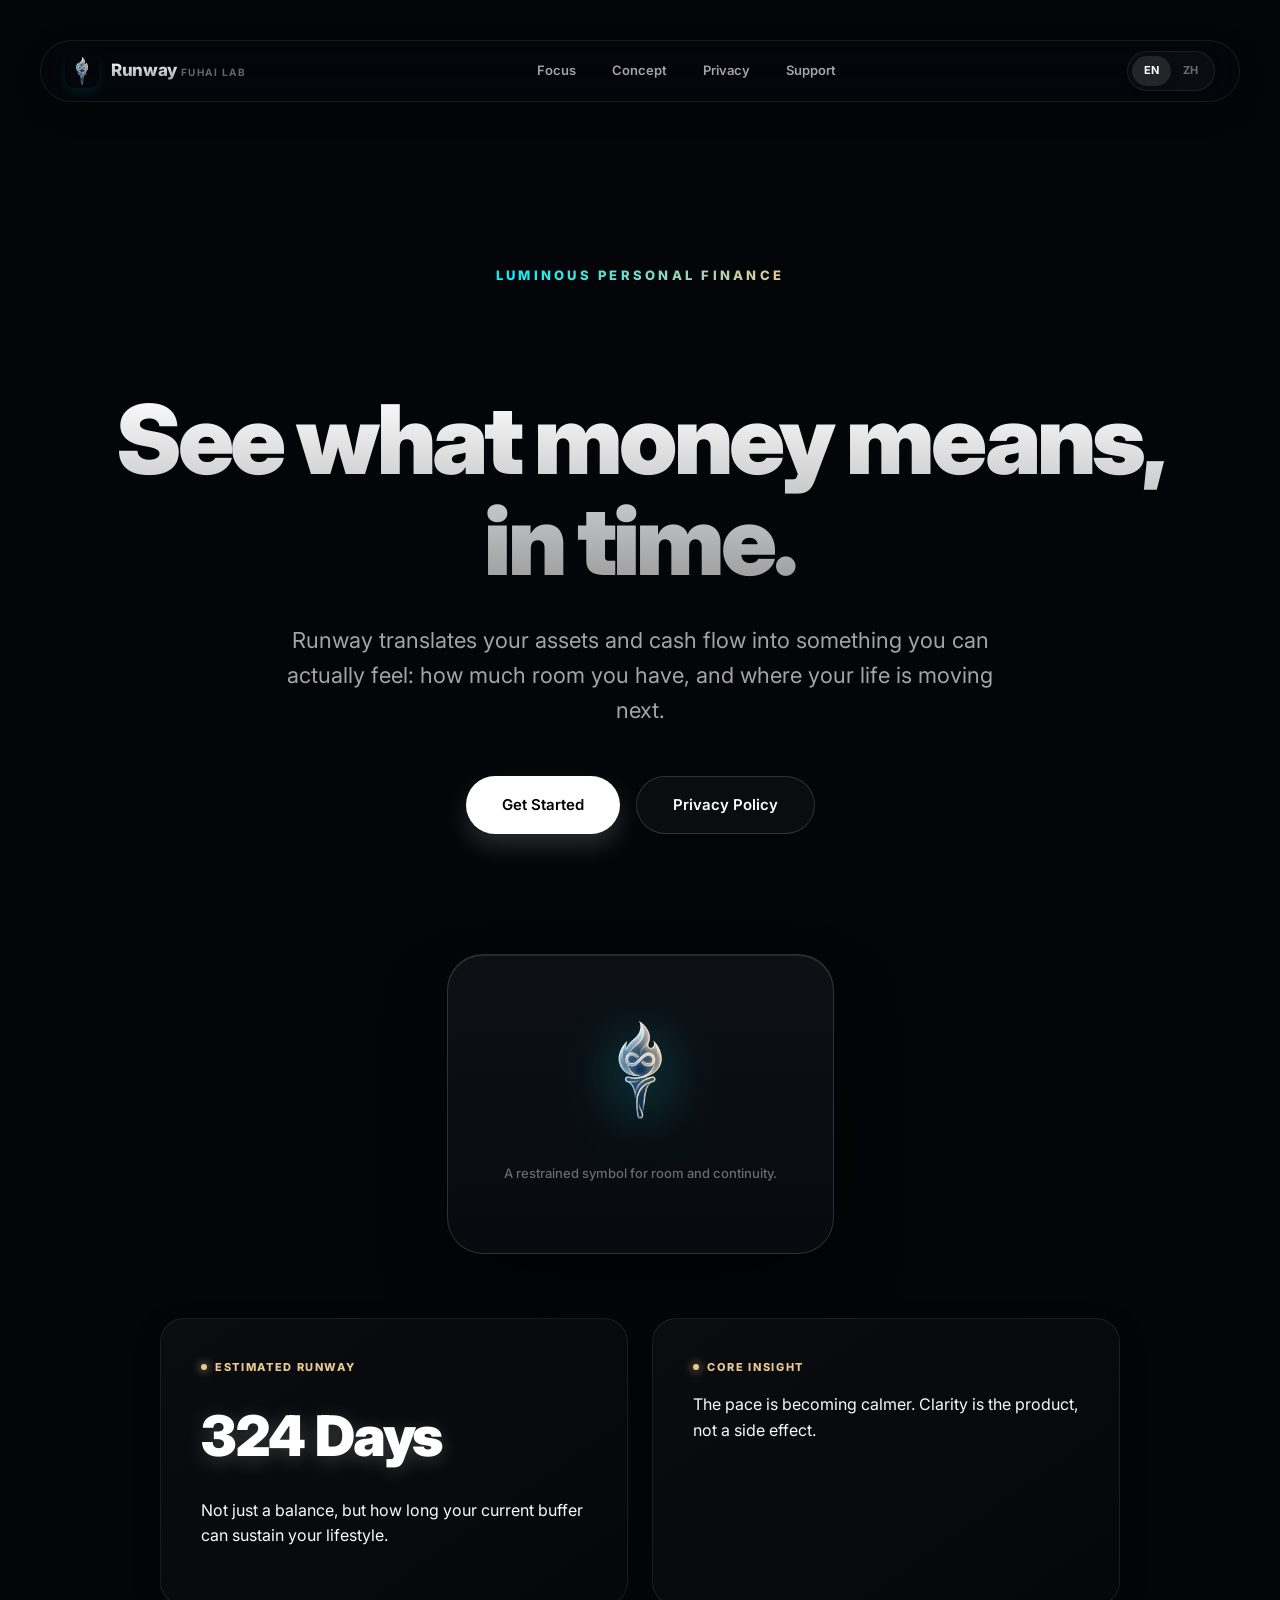
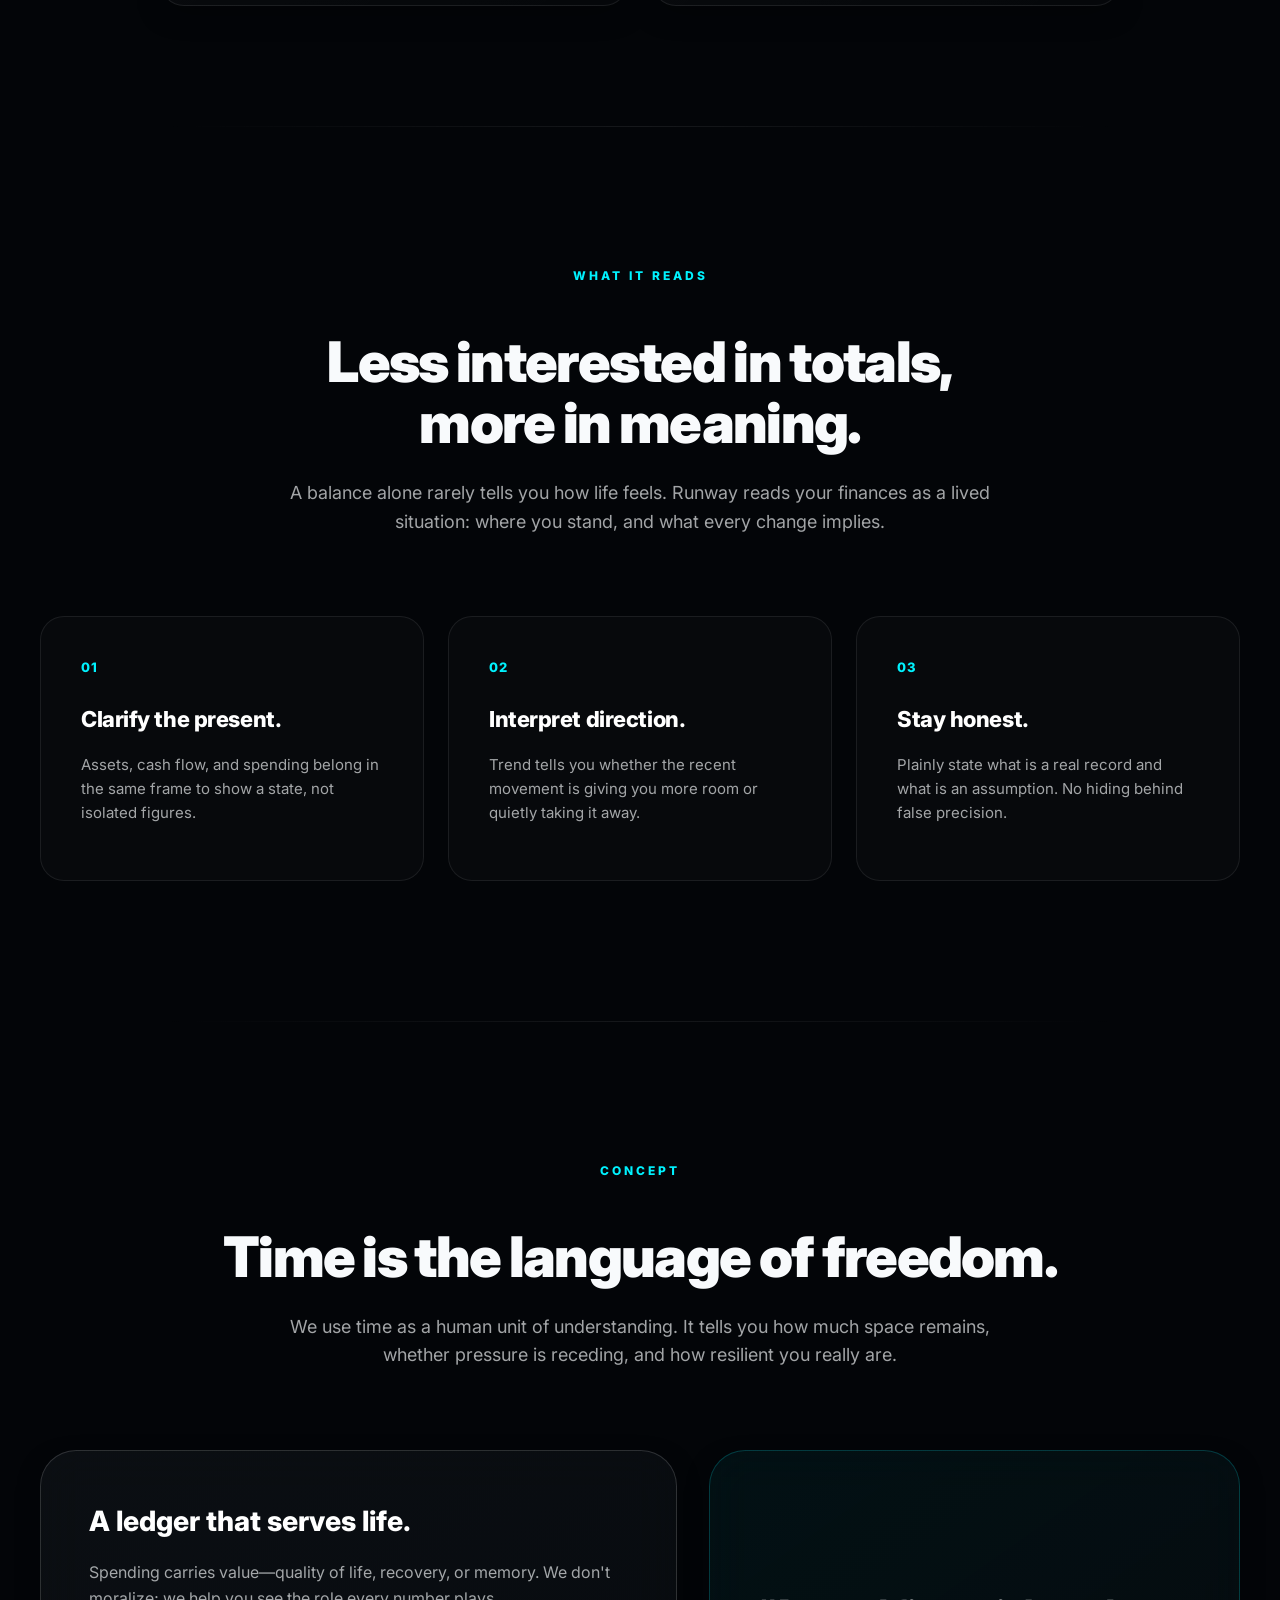
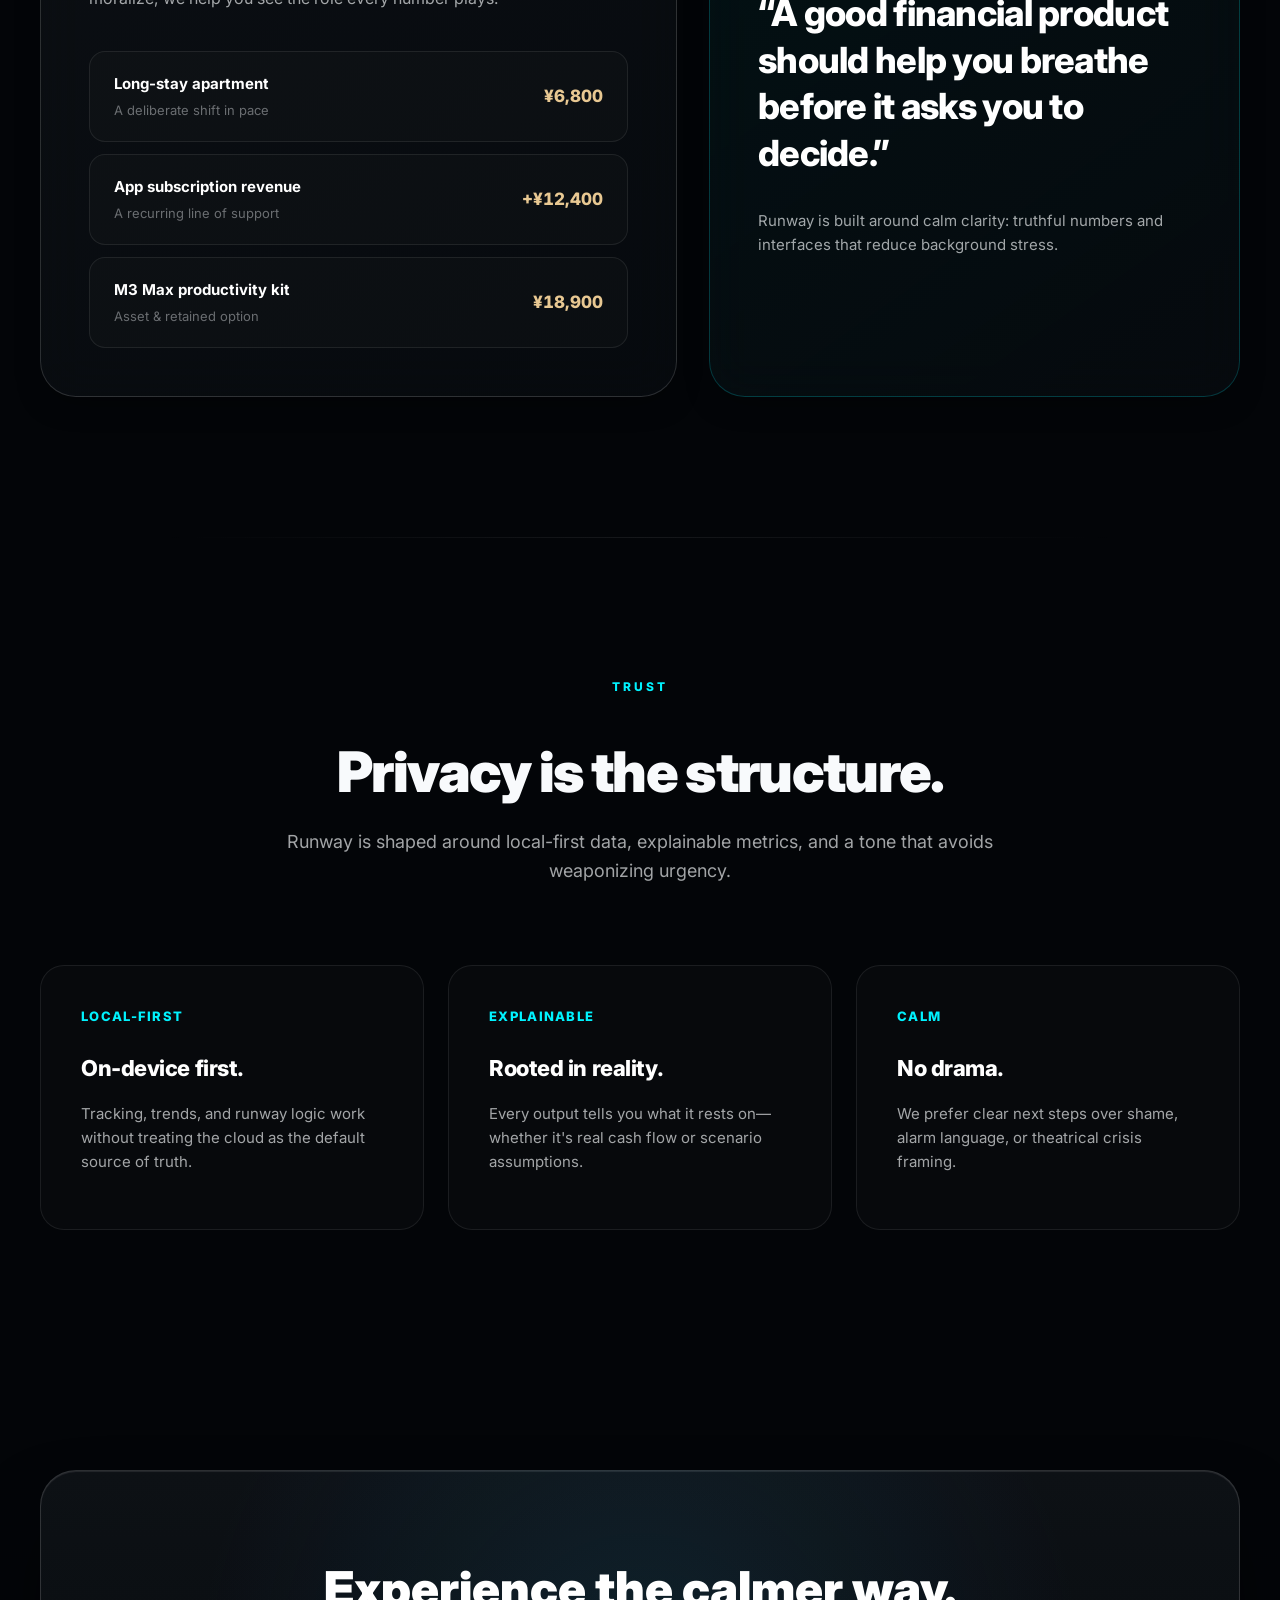
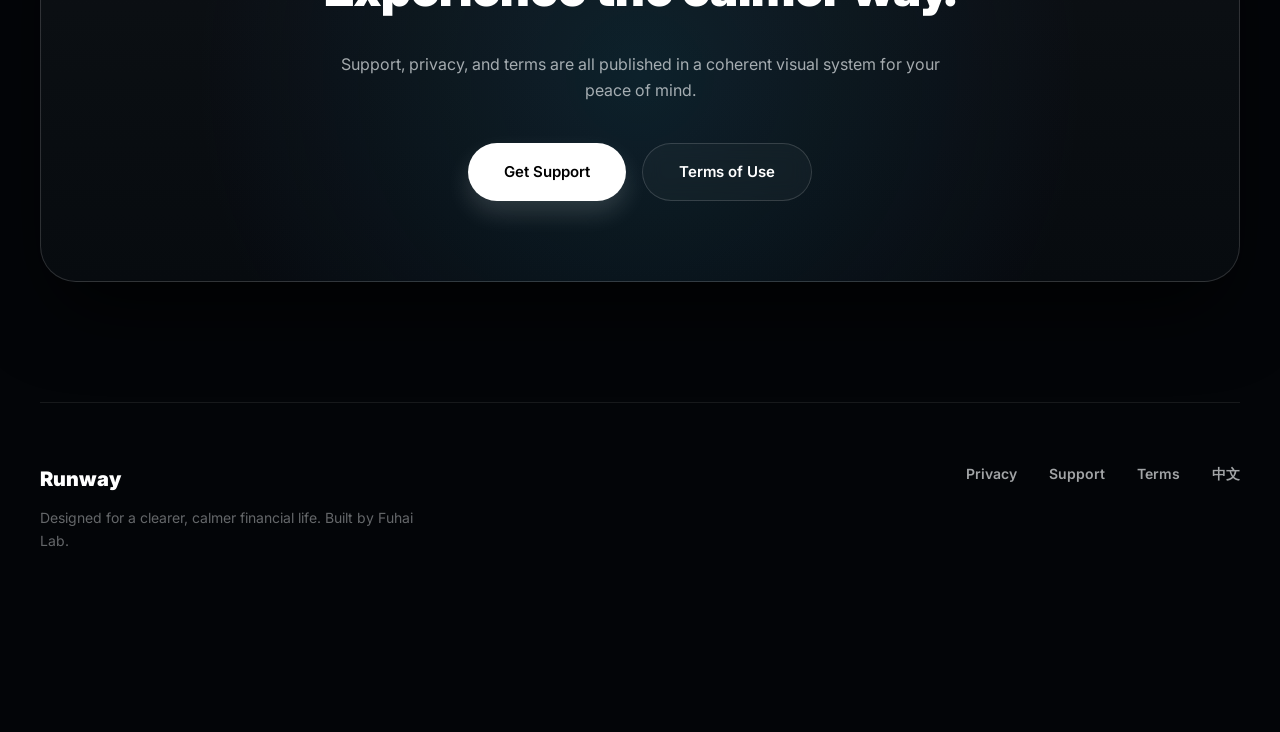
==== commit 0a646ae8: "Redesign site with English root and Chinese secondary locale" ====
--- a/index.html
+++ b/index.html
@@ -203,5 +203,23 @@
       </div>
     </footer>
   </div>
+
+<script>
+  document.addEventListener('DOMContentLoaded', () => {
+    const observer = new IntersectionObserver((entries) => {
+      entries.forEach(entry => {
+        if (entry.isIntersecting) {
+          entry.target.classList.add('active');
+        }
+      });
+    }, { threshold: 0.1, rootMargin: "0px 0px -50px 0px" });
+
+    document.querySelectorAll('.section-head, .feature, .story-panel, .quote-panel, .cta-panel').forEach((el) => {
+      el.classList.add('reveal');
+      observer.observe(el);
+    });
+  });
+</script>
 </body>
+
 </html>
--- a/styles.css
+++ b/styles.css
@@ -1,42 +1,46 @@
 :root {
   color-scheme: dark;
-  --bg: #05080a;
-  --bg-card: rgba(13, 20, 28, 0.65);
+  --bg: #030508;
+  --bg-card: rgba(10, 15, 20, 0.45);
   --text: #f8fafc;
-  --text-muted: rgba(248, 250, 252, 0.7);
-  --text-dim: rgba(248, 250, 252, 0.45);
+  --text-muted: rgba(248, 250, 252, 0.65);
+  --text-dim: rgba(248, 250, 252, 0.4);
   --accent: #00f2fe;
-  --accent-glow: rgba(0, 242, 254, 0.35);
-  --accent-soft: rgba(0, 242, 254, 0.12);
+  --accent-glow: rgba(0, 242, 254, 0.4);
+  --accent-soft: rgba(0, 242, 254, 0.1);
   --gold: #e8c892;
-  --gold-glow: rgba(232, 200, 146, 0.25);
-  --line: rgba(255, 255, 255, 0.1);
-  --line-strong: rgba(255, 255, 255, 0.18);
-  --glass: rgba(10, 15, 20, 0.75);
-  --shadow: 0 40px 80px rgba(0, 0, 0, 0.6);
-  --shadow-sm: 0 10px 20px rgba(0, 0, 0, 0.3);
-  --radius-xl: 42px;
-  --radius-lg: 28px;
-  --radius-md: 20px;
+  --gold-glow: rgba(232, 200, 146, 0.3);
+  --line: rgba(255, 255, 255, 0.08);
+  --line-strong: rgba(255, 255, 255, 0.15);
+  --glass: rgba(5, 8, 12, 0.6);
+  --shadow-lg: 0 40px 80px -20px rgba(0, 0, 0, 0.8);
+  --shadow-sm: 0 10px 30px -10px rgba(0, 0, 0, 0.5);
+  --radius-xl: 36px;
+  --radius-lg: 24px;
+  --radius-md: 16px;
   --content: min(1200px, calc(100% - 48px));
   --body-font: "Inter", -apple-system, BlinkMacSystemFont, "SF Pro Display", "PingFang SC", sans-serif;
 }
 
-@keyframes pulse-glow {
-  0% { transform: scale(1); opacity: 0.4; }
-  50% { transform: scale(1.1); opacity: 0.6; }
-  100% { transform: scale(1); opacity: 0.4; }
-}
-
 @keyframes float {
-  0% { transform: translateY(0); }
-  50% { transform: translateY(-10px); }
-  100% { transform: translateY(0); }
+  0%, 100% { transform: translateY(0) scale(1); }
+  50% { transform: translateY(-15px) scale(1.02); }
+}
+
+@keyframes pulse-slow {
+  0%, 100% { opacity: 0.3; transform: scale(1); }
+  50% { opacity: 0.6; transform: scale(1.05); }
+}
+
+@keyframes fade-in-up {
+  from { opacity: 0; transform: translateY(30px); }
+  to { opacity: 1; transform: translateY(0); }
 }
 
 * {
   box-sizing: border-box;
   -webkit-font-smoothing: antialiased;
+  -moz-osx-font-smoothing: grayscale;
 }
 
 html {
@@ -51,44 +55,48 @@
   font-family: var(--body-font);
   background: var(--bg);
   overflow-x: hidden;
-  line-height: 1.65;
-}
-
-/* Background Ambient Visuals */
+  line-height: 1.6;
+}
+
+/* Ambient Backgrounds */
 .bg-glow-1 {
   position: fixed;
-  top: -15%;
+  top: -20%;
   right: -10%;
+  width: 80vw;
+  height: 80vw;
+  background: radial-gradient(circle, rgba(0, 163, 255, 0.15), transparent 60%);
+  filter: blur(100px);
+  pointer-events: none;
+  z-index: -1;
+  animation: pulse-slow 12s ease-in-out infinite alternate;
+}
+
+.bg-glow-2 {
+  position: fixed;
+  bottom: -20%;
+  left: -10%;
   width: 70vw;
   height: 70vw;
-  background: radial-gradient(circle, rgba(31, 111, 147, 0.25), transparent 70%);
-  filter: blur(80px);
+  background: radial-gradient(circle, rgba(232, 200, 146, 0.08), transparent 60%);
+  filter: blur(100px);
   pointer-events: none;
   z-index: -1;
-}
-
-.bg-glow-2 {
-  position: fixed;
-  bottom: -15%;
-  left: -10%;
-  width: 60vw;
-  height: 60vw;
-  background: radial-gradient(circle, rgba(232, 200, 146, 0.1), transparent 70%);
-  filter: blur(80px);
-  pointer-events: none;
-  z-index: -1;
+  animation: pulse-slow 15s ease-in-out infinite alternate-reverse;
 }
 
 a {
   color: inherit;
   text-decoration: none;
-  transition: all 0.3s cubic-bezier(0.4, 0, 0.2, 1);
+  transition: all 0.3s cubic-bezier(0.25, 1, 0.5, 1);
 }
 
 .site-shell {
   max-width: var(--content);
   margin: 0 auto;
   padding: 40px 0 100px;
+  position: relative;
+  z-index: 1;
 }
 
 /* Nav */
@@ -99,32 +107,45 @@
   display: flex;
   align-items: center;
   justify-content: space-between;
-  padding: 12px 28px;
+  padding: 10px 24px;
   background: var(--glass);
-  backdrop-filter: blur(32px) saturate(180%);
+  backdrop-filter: blur(24px) saturate(180%);
+  -webkit-backdrop-filter: blur(24px) saturate(180%);
   border: 1px solid var(--line);
   border-radius: 999px;
   box-shadow: var(--shadow-sm);
+  transition: transform 0.3s ease, box-shadow 0.3s ease;
+}
+
+.site-nav:hover {
+  box-shadow: 0 15px 35px -10px rgba(0,0,0,0.6);
+  border-color: var(--line-strong);
 }
 
 .brand-link {
   display: flex;
   align-items: center;
-  gap: 14px;
+  gap: 12px;
 }
 
 .brand-logo {
-  width: 38px;
-  height: 38px;
+  width: 34px;
+  height: 34px;
   border-radius: 10px;
-  box-shadow: 0 0 20px var(--accent-glow);
+  box-shadow: 0 4px 12px var(--accent-soft);
+  transition: transform 0.3s ease, box-shadow 0.3s ease;
+}
+
+.brand-link:hover .brand-logo {
+  transform: scale(1.05) rotate(-2deg);
+  box-shadow: 0 6px 16px var(--accent-glow);
 }
 
 .brand-name {
-  font-size: 19px;
-  font-weight: 800;
-  letter-spacing: -0.03em;
-  background: linear-gradient(135deg, #fff 0%, #cbd5e1 100%);
+  font-size: 17px;
+  font-weight: 800;
+  letter-spacing: -0.02em;
+  background: linear-gradient(180deg, #fff 0%, #a1a1aa 100%);
   -webkit-background-clip: text;
   -webkit-text-fill-color: transparent;
 }
@@ -134,205 +155,296 @@
   color: var(--text-dim);
   text-transform: uppercase;
   letter-spacing: 0.15em;
-  font-weight: 600;
+  font-weight: 700;
 }
 
 .nav-links {
   display: flex;
-  gap: 32px;
+  gap: 36px;
 }
 
 .nav-links a {
-  font-size: 14px;
+  font-size: 13px;
   font-weight: 600;
   color: var(--text-muted);
+  position: relative;
+}
+
+.nav-links a::after {
+  content: '';
+  position: absolute;
+  bottom: -4px;
+  left: 0;
+  width: 100%;
+  height: 2px;
+  background: var(--accent);
+  transform: scaleX(0);
+  transform-origin: right;
+  transition: transform 0.3s cubic-bezier(0.25, 1, 0.5, 1);
+  border-radius: 2px;
 }
 
 .nav-links a:hover {
-  color: var(--accent);
+  color: #fff;
+}
+
+.nav-links a:hover::after {
+  transform: scaleX(1);
+  transform-origin: left;
 }
 
 .locale-switch {
   display: flex;
-  background: rgba(255, 255, 255, 0.05);
+  background: rgba(255, 255, 255, 0.03);
   padding: 4px;
   border-radius: 999px;
+  border: 1px solid var(--line);
 }
 
 .locale-switch a {
-  padding: 6px 14px;
-  font-size: 12px;
-  font-weight: 800;
+  padding: 6px 12px;
+  font-size: 11px;
+  font-weight: 700;
   border-radius: 999px;
   color: var(--text-dim);
 }
 
 .locale-switch a.active {
-  background: #fff;
-  color: #000;
+  background: rgba(255, 255, 255, 0.1);
+  color: #fff;
+  box-shadow: 0 2px 8px rgba(0,0,0,0.2);
 }
 
 /* Hero */
 .hero {
-  padding: 140px 0 100px;
+  padding: 160px 0 120px;
   text-align: center;
+  position: relative;
 }
 
 .hero-preface {
-  font-size: 14px;
-  font-weight: 800;
-  color: var(--accent);
-  text-transform: uppercase;
-  letter-spacing: 0.3em;
-  margin-bottom: 24px;
-  display: block;
-}
-
-.hero-title {
-  font-size: clamp(54px, 12vw, 104px);
-  font-weight: 900;
-  line-height: 0.95;
-  letter-spacing: -0.06em;
-  margin-bottom: 36px;
-  background: linear-gradient(180deg, #fff 0%, rgba(255,255,255,0.7) 100%);
+  font-size: 13px;
+  font-weight: 800;
+  background: linear-gradient(90deg, var(--accent), var(--gold));
   -webkit-background-clip: text;
   -webkit-text-fill-color: transparent;
-}
-
-.hero-lead {
-  font-size: clamp(20px, 3vw, 24px);
-  color: var(--text-muted);
-  max-width: 840px;
-  margin: 0 auto 54px;
-  font-weight: 400;
-}
-
-.hero-actions {
-  display: flex;
-  gap: 20px;
-  justify-content: center;
-}
-
-.button {
-  padding: 18px 42px;
-  border-radius: 999px;
-  font-weight: 700;
-  font-size: 17px;
-}
-
-.button.primary {
-  background: #fff;
-  color: #000;
-  box-shadow: 0 20px 40px rgba(255, 255, 255, 0.15);
-}
-
-.button.primary:hover {
-  transform: translateY(-2px);
-  box-shadow: 0 25px 50px rgba(255, 255, 255, 0.25);
-}
-
-.button.secondary {
-  background: rgba(255, 255, 255, 0.04);
-  border: 1px solid var(--line-strong);
-}
-
-.button.secondary:hover {
-  background: rgba(255, 255, 255, 0.08);
-}
-
-/* Hero Stage */
-.hero-stage {
-  margin-top: 100px;
-  position: relative;
-}
-
-.logo-anchor {
-  padding: 64px;
-  background: var(--bg-card);
-  border: 1px solid var(--line-strong);
-  border-radius: var(--radius-xl);
-  backdrop-filter: blur(40px);
+  text-transform: uppercase;
+  letter-spacing: 0.25em;
+  margin-bottom: 24px;
   display: inline-block;
-  margin-bottom: 48px;
-  animation: float 6s ease-in-out infinite;
-}
-
-.logo-anchor img {
-  width: 140px;
-  filter: drop-shadow(0 0 40px var(--accent-glow));
-}
-
-.logo-caption {
-  margin-top: 24px;
-  font-size: 14px;
-  color: var(--text-dim);
-  font-weight: 500;
-}
-
-.hero-aside {
-  display: grid;
-  grid-template-columns: 1fr 1fr;
-  gap: 32px;
-  max-width: 900px;
-  margin: 0 auto;
-}
-
-.aside-metric, .aside-note {
-  padding: 40px;
-  background: var(--bg-card);
-  border: 1px solid var(--line);
-  border-radius: var(--radius-lg);
-  backdrop-filter: blur(32px);
-  text-align: left;
-}
-
-.aside-kicker {
-  font-size: 12px;
-  font-weight: 800;
-  color: var(--gold);
-  text-transform: uppercase;
-  letter-spacing: 0.2em;
-  margin-bottom: 16px;
-}
-
-.aside-metric strong {
-  font-size: 64px;
-  font-weight: 900;
-  color: #fff;
-  letter-spacing: -0.05em;
-  display: block;
-  margin-bottom: 12px;
-  font-variant-numeric: tabular-nums;
-}
-
-/* Sections */
-.section {
-  padding: 140px 0;
-  border-top: 1px solid var(--line);
-}
-
-.section-overline {
-  color: var(--accent);
-  font-size: 13px;
-  font-weight: 800;
-  letter-spacing: 0.3em;
-  text-transform: uppercase;
-  margin-bottom: 20px;
-  display: block;
-}
-
-.section-title {
-  font-size: clamp(36px, 6vw, 64px);
+  opacity: 0;
+  animation: fade-in-up 0.8s ease forwards 0.1s;
+}
+
+.hero-title {
+  font-size: clamp(48px, 10vw, 96px);
   font-weight: 900;
   line-height: 1.05;
   letter-spacing: -0.04em;
   margin-bottom: 32px;
+  background: linear-gradient(180deg, #ffffff 0%, rgba(255, 255, 255, 0.6) 100%);
+  -webkit-background-clip: text;
+  -webkit-text-fill-color: transparent;
+  opacity: 0;
+  animation: fade-in-up 0.8s ease forwards 0.2s;
+}
+
+.hero-lead {
+  font-size: clamp(18px, 2.5vw, 22px);
+  color: var(--text-muted);
+  max-width: 760px;
+  margin: 0 auto 48px;
+  font-weight: 400;
+  line-height: 1.6;
+  opacity: 0;
+  animation: fade-in-up 0.8s ease forwards 0.3s;
+}
+
+.hero-actions {
+  display: flex;
+  gap: 16px;
+  justify-content: center;
+  opacity: 0;
+  animation: fade-in-up 0.8s ease forwards 0.4s;
+}
+
+.button {
+  padding: 16px 36px;
+  border-radius: 999px;
+  font-weight: 600;
+  font-size: 15px;
+  position: relative;
+  overflow: hidden;
+  display: inline-flex;
+  align-items: center;
+  justify-content: center;
+}
+
+.button::before {
+  content: '';
+  position: absolute;
+  top: 0; left: -100%;
+  width: 100%; height: 100%;
+  background: linear-gradient(90deg, transparent, rgba(255,255,255,0.2), transparent);
+  transition: left 0.5s ease;
+}
+
+.button:hover::before {
+  left: 100%;
+}
+
+.button.primary {
+  background: #fff;
+  color: #000;
+  box-shadow: 0 12px 24px rgba(255, 255, 255, 0.15);
+}
+
+.button.primary:hover {
+  transform: translateY(-2px);
+  box-shadow: 0 16px 32px rgba(255, 255, 255, 0.25);
+}
+
+.button.secondary {
+  background: rgba(255, 255, 255, 0.03);
+  border: 1px solid var(--line-strong);
+  color: #fff;
+  backdrop-filter: blur(10px);
+}
+
+.button.secondary:hover {
+  background: rgba(255, 255, 255, 0.08);
+  border-color: rgba(255,255,255,0.3);
+}
+
+/* Hero Stage */
+.hero-stage {
+  margin-top: 120px;
+  position: relative;
+  opacity: 0;
+  animation: fade-in-up 1s ease forwards 0.5s;
+}
+
+.logo-anchor {
+  padding: 56px;
+  background: linear-gradient(180deg, rgba(20,25,30,0.6) 0%, rgba(10,15,20,0.6) 100%);
+  border: 1px solid var(--line-strong);
+  border-radius: var(--radius-xl);
+  backdrop-filter: blur(24px);
+  -webkit-backdrop-filter: blur(24px);
+  display: inline-block;
+  margin-bottom: 64px;
+  animation: float 8s ease-in-out infinite;
+  box-shadow: inset 0 1px 1px rgba(255,255,255,0.1), var(--shadow-lg);
+}
+
+.logo-anchor img {
+  width: 120px;
+  filter: drop-shadow(0 10px 30px var(--accent-glow));
+}
+
+.logo-caption {
+  margin-top: 24px;
+  font-size: 13px;
+  color: var(--text-dim);
+  font-weight: 500;
+}
+
+.hero-aside {
+  display: grid;
+  grid-template-columns: 1fr 1fr;
+  gap: 24px;
+  max-width: 960px;
+  margin: 0 auto;
+}
+
+.aside-metric, .aside-note {
+  padding: 40px;
+  background: linear-gradient(145deg, rgba(255,255,255,0.03) 0%, rgba(255,255,255,0.01) 100%);
+  border: 1px solid var(--line);
+  border-radius: var(--radius-lg);
+  backdrop-filter: blur(20px);
+  -webkit-backdrop-filter: blur(20px);
+  text-align: left;
+  box-shadow: var(--shadow-sm);
+  transition: transform 0.4s ease, border-color 0.4s ease;
+}
+
+.aside-metric:hover, .aside-note:hover {
+  transform: translateY(-4px);
+  border-color: var(--line-strong);
+}
+
+.aside-kicker {
+  font-size: 11px;
+  font-weight: 800;
+  color: var(--gold);
+  text-transform: uppercase;
+  letter-spacing: 0.15em;
+  margin-bottom: 16px;
+  display: flex;
+  align-items: center;
+  gap: 8px;
+}
+.aside-kicker::before {
+  content: '';
+  width: 6px; height: 6px;
+  border-radius: 50%;
+  background: var(--gold);
+  box-shadow: 0 0 10px var(--gold);
+}
+
+.aside-metric strong {
+  font-size: 56px;
+  font-weight: 900;
+  color: #fff;
+  letter-spacing: -0.04em;
+  display: block;
+  margin-bottom: 12px;
+  font-variant-numeric: tabular-nums;
+  text-shadow: 0 4px 20px rgba(255,255,255,0.2);
+}
+
+/* Sections */
+.section {
+  padding: 140px 0;
+  position: relative;
+}
+.section::before {
+  content: '';
+  position: absolute;
+  top: 0; left: 10%; right: 10%;
+  height: 1px;
+  background: linear-gradient(90deg, transparent, var(--line), transparent);
+}
+
+.section-head {
+  text-align: center;
+  margin-bottom: 80px;
+}
+
+.section-overline {
+  color: var(--accent);
+  font-size: 12px;
+  font-weight: 800;
+  letter-spacing: 0.25em;
+  text-transform: uppercase;
+  margin-bottom: 16px;
+  display: block;
+}
+
+.section-title {
+  font-size: clamp(32px, 5vw, 56px);
+  font-weight: 900;
+  line-height: 1.1;
+  letter-spacing: -0.03em;
+  margin-bottom: 24px;
 }
 
 .section-copy {
-  font-size: 20px;
+  font-size: 18px;
   color: var(--text-muted);
-  max-width: 860px;
+  max-width: 720px;
+  margin: 0 auto;
   font-weight: 400;
 }
 
@@ -340,51 +452,88 @@
 .three-up {
   display: grid;
   grid-template-columns: repeat(3, 1fr);
-  gap: 32px;
-  margin-top: 80px;
+  gap: 24px;
 }
 
 .feature {
-  padding: 48px;
-  background: var(--bg-card);
+  padding: 40px;
+  background: rgba(255,255,255,0.02);
   border: 1px solid var(--line);
   border-radius: var(--radius-lg);
-  transition: all 0.4s ease;
+  transition: all 0.4s cubic-bezier(0.25, 1, 0.5, 1);
+  position: relative;
+  overflow: hidden;
+}
+.feature::before {
+  content: '';
+  position: absolute;
+  top: 0; left: 0; width: 100%; height: 100%;
+  background: radial-gradient(circle at top left, var(--accent-soft), transparent 60%);
+  opacity: 0;
+  transition: opacity 0.4s ease;
 }
 
 .feature:hover {
-  border-color: var(--accent);
-  background: rgba(0, 242, 254, 0.03);
+  border-color: rgba(255,255,255,0.2);
   transform: translateY(-8px);
+  box-shadow: var(--shadow-sm);
+}
+.feature:hover::before {
+  opacity: 1;
+}
+
+.feature-index {
+  font-size: 13px;
+  font-weight: 800;
+  color: var(--accent);
+  margin-bottom: 24px;
+  display: block;
+  letter-spacing: 0.1em;
 }
 
 .feature h3 {
-  font-size: 26px;
-  font-weight: 800;
-  margin-bottom: 20px;
+  font-size: 22px;
+  font-weight: 800;
+  margin-bottom: 16px;
   letter-spacing: -0.02em;
+  color: #fff;
+  position: relative;
 }
 
 .feature p {
   color: var(--text-muted);
-  font-size: 16px;
-  line-height: 1.7;
+  font-size: 15px;
+  line-height: 1.6;
+  position: relative;
 }
 
 /* Story Grid */
 .story-grid {
   display: grid;
-  grid-template-columns: 1.4fr 1fr;
-  gap: 40px;
-  margin-top: 80px;
+  grid-template-columns: 1.2fr 1fr;
+  gap: 32px;
 }
 
 .story-panel, .quote-panel {
-  padding: 60px;
-  background: var(--bg-card);
+  padding: 48px;
+  background: linear-gradient(145deg, rgba(20,25,30,0.5) 0%, rgba(10,15,20,0.5) 100%);
   border: 1px solid var(--line-strong);
   border-radius: var(--radius-xl);
-  backdrop-filter: blur(40px);
+  backdrop-filter: blur(24px);
+  -webkit-backdrop-filter: blur(24px);
+  box-shadow: var(--shadow-sm);
+}
+
+.story-panel h3 {
+  font-size: 28px;
+  font-weight: 800;
+  margin-top: 0;
+  margin-bottom: 16px;
+  color: #fff;
+}
+.story-panel > p {
+  color: var(--text-muted);
+  font-size: 16px;
 }
 
 .ledger-lines {
@@ -397,15 +546,20 @@
   display: flex;
   justify-content: space-between;
   align-items: center;
-  padding: 24px;
-  background: rgba(255,255,255,0.03);
-  border-radius: 20px;
+  padding: 20px 24px;
+  background: rgba(255,255,255,0.02);
+  border-radius: var(--radius-md);
   border: 1px solid var(--line);
+  transition: background 0.3s ease;
+}
+.ledger-row:hover {
+  background: rgba(255,255,255,0.05);
 }
 
 .ledger-title {
   font-weight: 700;
-  font-size: 17px;
+  font-size: 15px;
+  color: #fff;
   display: block;
 }
 
@@ -413,73 +567,108 @@
   font-size: 13px;
   color: var(--text-dim);
   margin-top: 4px;
+  display: block;
 }
 
 .ledger-value {
-  font-weight: 900;
-  font-size: 18px;
+  font-weight: 800;
+  font-size: 17px;
   color: var(--gold);
+  font-variant-numeric: tabular-nums;
+}
+
+.quote-panel {
+  display: flex;
+  flex-direction: column;
+  justify-content: center;
+  background: linear-gradient(145deg, rgba(0,242,254,0.05) 0%, rgba(10,15,20,0.5) 100%);
+  border-color: rgba(0,242,254,0.2);
 }
 
 .quote-panel blockquote {
-  font-size: clamp(32px, 4vw, 44px);
-  font-weight: 800;
-  line-height: 1.25;
-  margin: 0 0 40px;
-  letter-spacing: -0.03em;
-  color: #fff;
+  font-size: clamp(28px, 3vw, 36px);
+  font-weight: 800;
+  line-height: 1.3;
+  margin: 0 0 32px;
+  letter-spacing: -0.02em;
+  color: #fff;
+}
+
+.quote-panel footer {
+  font-size: 15px;
+  color: var(--text-muted);
+  line-height: 1.6;
 }
 
 /* CTA */
 .cta-panel {
-  margin-top: 140px;
-  padding: 100px 40px;
-  background: linear-gradient(135deg, #0f1c2a 0%, #05080a 100%);
-  border: 1px solid var(--accent-soft);
+  margin-top: 100px;
+  padding: 80px 40px;
+  background: radial-gradient(circle at center, rgba(31, 111, 147, 0.2) 0%, transparent 70%), 
+              linear-gradient(180deg, rgba(20,25,30,0.6) 0%, rgba(10,15,20,0.6) 100%);
+  border: 1px solid rgba(255,255,255,0.15);
   border-radius: var(--radius-xl);
   text-align: center;
   position: relative;
   overflow: hidden;
-  box-shadow: 0 0 100px rgba(0, 242, 254, 0.05);
+  box-shadow: inset 0 1px 1px rgba(255,255,255,0.1), var(--shadow-lg);
 }
 
 .cta-panel h2 {
-  font-size: clamp(32px, 8vw, 64px);
+  font-size: clamp(32px, 6vw, 48px);
   font-weight: 900;
-  margin-bottom: 32px;
+  margin-top: 0;
+  margin-bottom: 24px;
+  color: #fff;
+}
+.cta-panel p {
+  color: var(--text-muted);
+  max-width: 600px;
+  margin: 0 auto 40px;
+  font-size: 16px;
+}
+
+.cta-actions {
+  display: flex;
+  gap: 16px;
+  justify-content: center;
 }
 
 /* Footer */
 .site-footer {
-  margin-top: 140px;
-  padding-top: 80px;
-  padding-bottom: 100px;
+  margin-top: 120px;
+  padding-top: 60px;
+  padding-bottom: 80px;
   border-top: 1px solid var(--line);
   display: flex;
   justify-content: space-between;
   align-items: flex-start;
+  flex-wrap: wrap;
+  gap: 40px;
 }
 
 .footer-brand strong {
-  font-size: 22px;
+  font-size: 20px;
   font-weight: 900;
   display: block;
-  margin-bottom: 16px;
+  margin-bottom: 12px;
+  color: #fff;
 }
 
 .footer-brand div {
-  color: var(--text-muted);
-  font-size: 15px;
-  max-width: 440px;
+  color: var(--text-dim);
+  font-size: 14px;
+  max-width: 400px;
 }
 
 .footer-links {
   display: flex;
-  gap: 40px;
+  gap: 32px;
+  flex-wrap: wrap;
 }
 
 .footer-links a {
-  font-size: 15px;
+  font-size: 14px;
   font-weight: 600;
   color: var(--text-muted);
 }
@@ -488,95 +677,26 @@
   color: #fff;
 }
 
-/* Legal & Support */
-.legal-shell {
-  padding: 60px;
-  background: var(--bg-card);
-  border: 1px solid var(--line-strong);
-  border-radius: var(--radius-xl);
-  backdrop-filter: blur(40px);
-}
-
-.legal-section {
-  margin-top: 60px;
-}
-
-.legal-section h2 {
-  font-size: 28px;
-  font-weight: 800;
-  margin-bottom: 24px;
-}
-
-.support-grid {
-  display: grid;
-  grid-template-columns: 1fr 1fr;
-  gap: 32px;
-  margin-top: 60px;
-}
-
-.support-card {
-  padding: 48px;
-  background: rgba(255,255,255,0.03);
-  border: 1px solid var(--line);
-  border-radius: var(--radius-lg);
+/* Animation Classes added via JS */
+.reveal {
+  opacity: 0;
+  transform: translateY(30px);
+  transition: opacity 0.8s cubic-bezier(0.25, 1, 0.5, 1), transform 0.8s cubic-bezier(0.25, 1, 0.5, 1);
+}
+.reveal.active {
+  opacity: 1;
+  transform: translateY(0);
 }
 
 /* Mobile */
 @media (max-width: 768px) {
-  .site-nav { top: 12px; padding: 10px 20px; }
+  .site-nav { top: 16px; padding: 12px 20px; }
   .nav-links { display: none; }
-  .hero-title { font-size: 52px; }
+  .hero { padding: 120px 0 80px; }
   .hero-aside { grid-template-columns: 1fr; }
   .three-up { grid-template-columns: 1fr; }
   .story-grid { grid-template-columns: 1fr; }
   .support-grid { grid-template-columns: 1fr; }
-  .legal-shell { padding: 32px 24px; }
-  .site-footer { flex-direction: column; gap: 60px; }
-  .cta-actions { flex-direction: column; }
-}
-
-/* Legal & Support Specifics */
-.legal-summary {
-  display: flex;
-  flex-wrap: wrap;
-  gap: 12px;
-  margin-top: 24px;
-}
-
-.summary-chip {
-  padding: 8px 16px;
-  background: rgba(255, 255, 255, 0.05);
-  border: 1px solid var(--line);
-  border-radius: 999px;
-  font-size: 13px;
-  font-weight: 600;
-  color: var(--accent);
-}
-
-.legal-stack {
-  display: grid;
-  gap: 40px;
-}
-
-.back-link {
-  font-size: 14px;
-  font-weight: 600;
-  color: var(--accent);
-  margin-bottom: 24px;
-  display: inline-block;
-}
-
-.email-link {
-  color: var(--accent);
-  text-decoration: underline;
-  font-weight: 700;
-}
-
-.legal-shell ul {
-  padding-left: 20px;
-}
-
-.legal-shell li {
-  margin-bottom: 12px;
-  color: var(--text-muted);
-}
+  .hero-actions, .cta-actions { flex-direction: column; width: 100%; }
+  .button { width: 100%; }
+}
